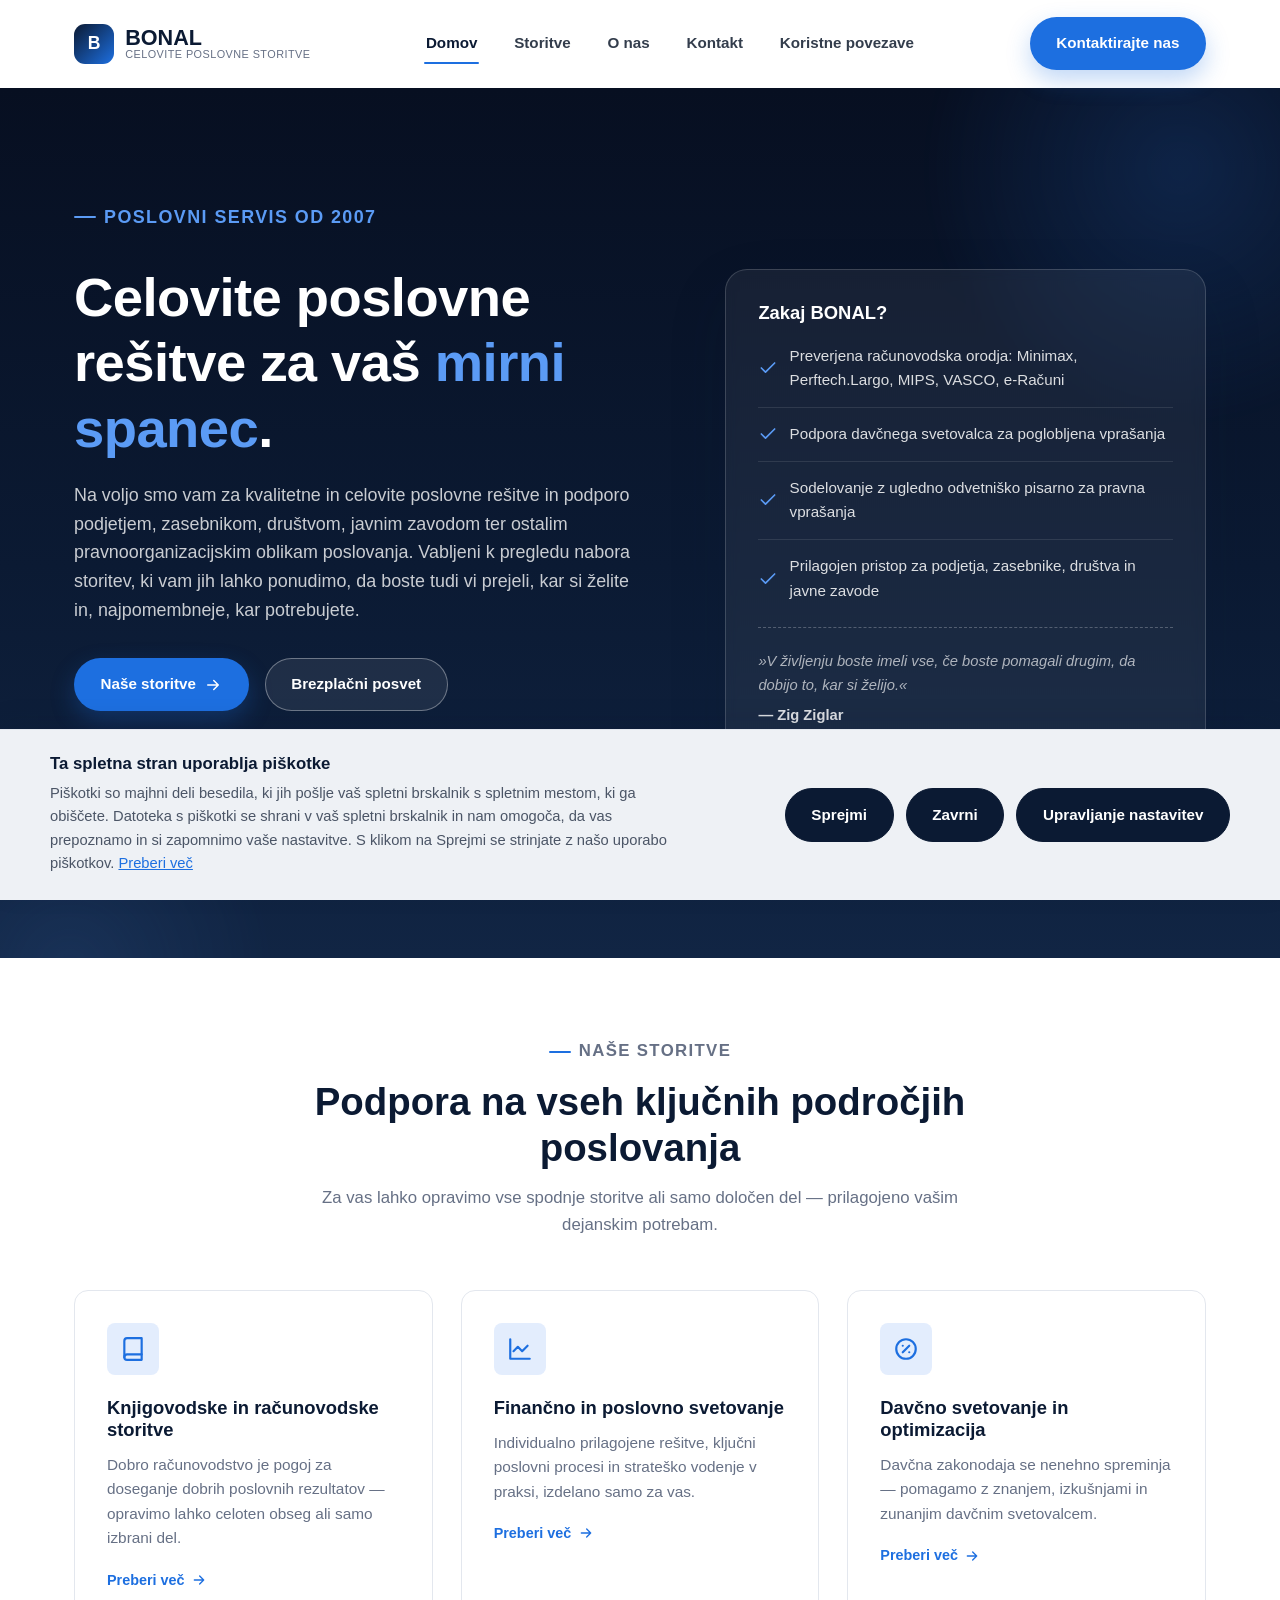
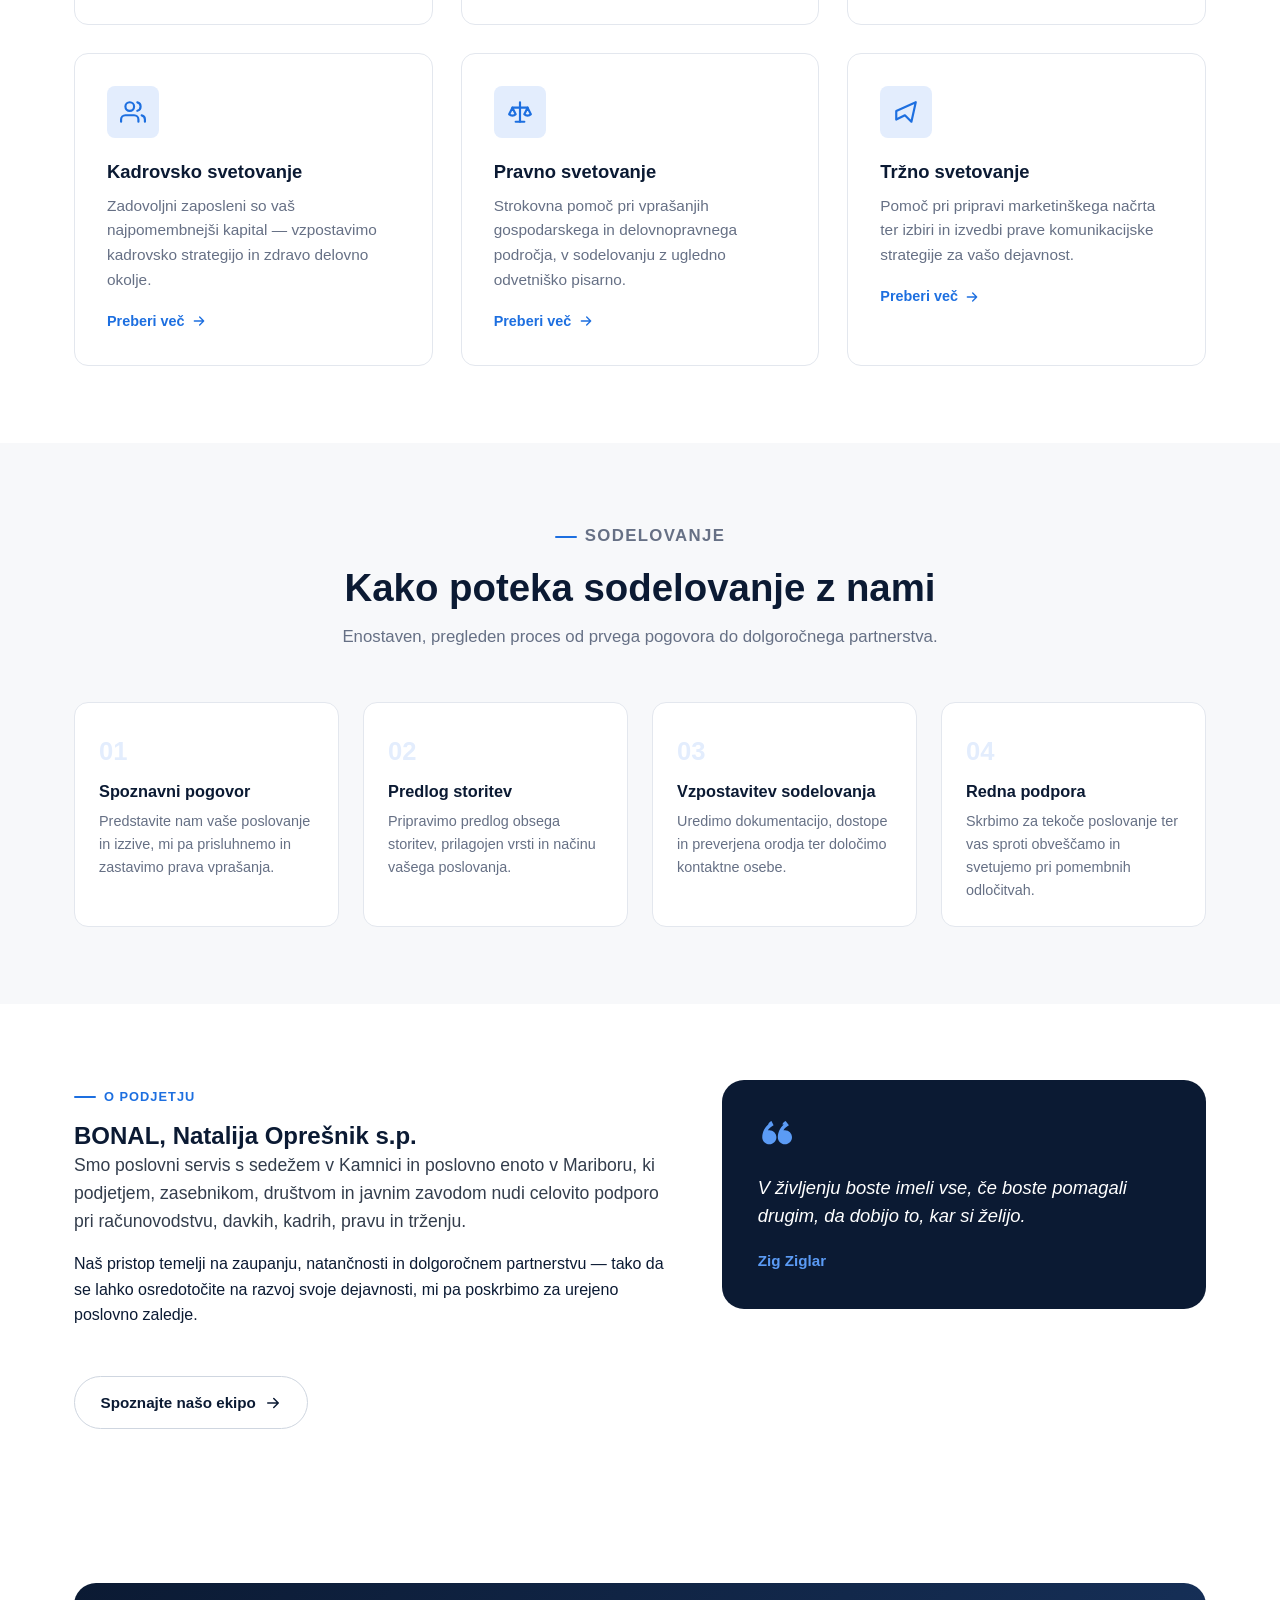
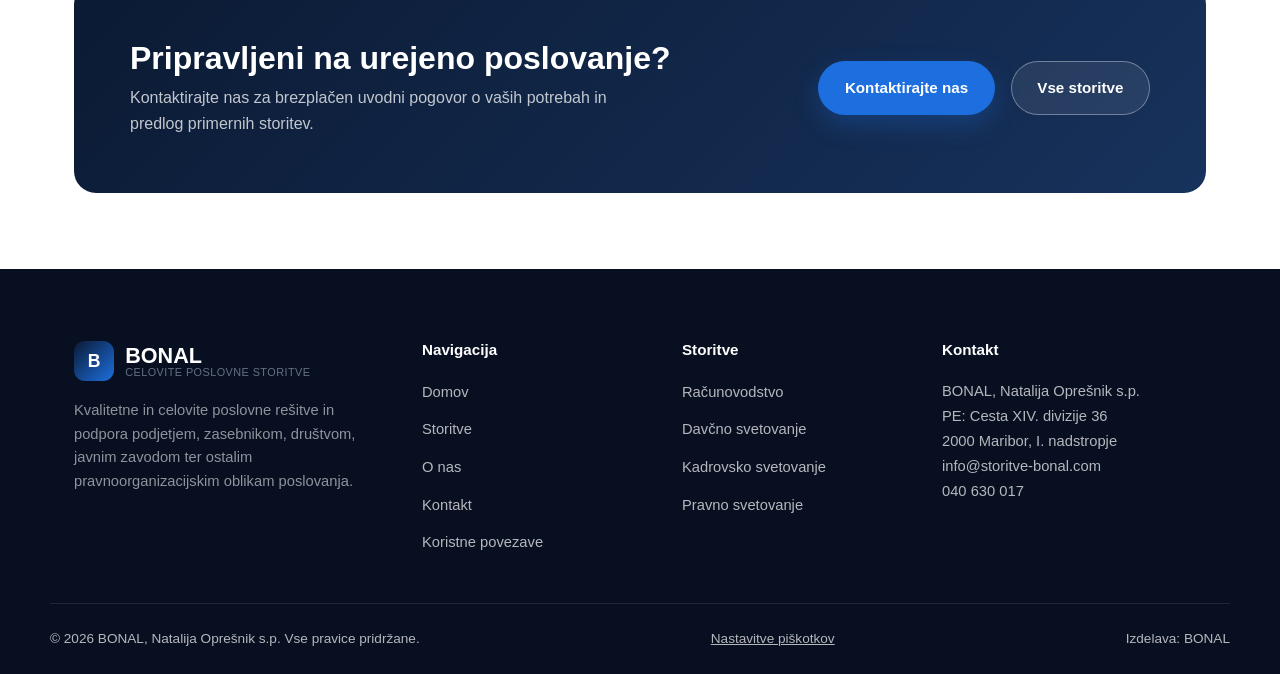
==== index.html @ 3f61941f "Harden cookie consent for GDPR / ePrivacy / IP RS compliance Audited against Slovenian Informacijski" ====
<!DOCTYPE html>
<html lang="sl">
<head>
<meta charset="UTF-8">
<meta name="viewport" content="width=device-width, initial-scale=1.0">
<title>BONAL — Celovite poslovne storitve | Računovodstvo in svetovanje Maribor</title>
<meta name="description" content="BONAL, Natalija Oprešnik s.p. — celovite knjigovodske, računovodske, davčne, kadrovske, pravne in tržne storitve za podjetja, zasebnike in društva v Mariboru in po vsej Sloveniji.">
<meta name="keywords" content="računovodstvo Maribor, knjigovodstvo, davčno svetovanje, kadrovsko svetovanje, poslovno svetovanje, BONAL">
<meta name="author" content="BONAL, Natalija Oprešnik s.p.">
<link rel="canonical" href="https://storitve-bonal.com/">

<meta property="og:type" content="website">
<meta property="og:title" content="BONAL — Celovite poslovne storitve">
<meta property="og:description" content="Kvalitetne in celovite poslovne rešitve za podjetja, zasebnike, društva in javne zavode.">
<meta property="og:locale" content="sl_SI">

<link rel="stylesheet" href="styles.css">

<script type="application/ld+json">
{
  "@context": "https://schema.org",
  "@type": "AccountingService",
  "name": "BONAL, Natalija Oprešnik s.p.",
  "image": "",
  "email": "info@storitve-bonal.com",
  "telephone": "+386 40 630 017",
  "address": {
    "@type": "PostalAddress",
    "streetAddress": "Cesta XIV. divizije 36",
    "addressLocality": "Maribor",
    "postalCode": "2000",
    "addressCountry": "SI"
  },
  "openingHours": "Mo-Fr 07:00-15:00",
  "url": "https://storitve-bonal.com/"
}
</script>
</head>
<body>
<a class="skip-link" href="#main">Skoči na vsebino</a>

<header class="site-header">
  <div class="container header-inner">
    <a href="index.html" class="brand">
      <span class="brand-mark" aria-hidden="true">B</span>
      <span class="brand-text">BONAL<small>Celovite poslovne storitve</small></span>
    </a>

    <nav class="main-nav" id="main-nav" aria-label="Glavna navigacija">
      <a href="index.html" aria-current="page">Domov</a>
      <a href="storitve.html">Storitve</a>
      <a href="o-nas.html">O nas</a>
      <a href="kontakt.html">Kontakt</a>
      <a href="koristne-povezave.html">Koristne povezave</a>
      <a href="kontakt.html" class="btn btn-primary">Kontaktirajte nas</a>
    </nav>

    <div class="header-actions">
      <a href="kontakt.html" class="btn btn-primary">Kontaktirajte nas</a>
      <button class="nav-toggle" aria-label="Odpri navigacijo" aria-expanded="false" aria-controls="main-nav">
        <span></span><span></span><span></span>
      </button>
    </div>
  </div>
</header>

<main id="main">

  <!-- Hero -->
  <section class="hero">
    <div class="container hero-grid">
      <div class="hero-copy">
        <p class="eyebrow">Poslovni servis od 2007</p>
        <h1>Celovite poslovne rešitve za vaš <span>mirni spanec</span>.</h1>
        <p>Na voljo smo vam za kvalitetne in celovite poslovne rešitve in podporo podjetjem, zasebnikom, društvom, javnim zavodom ter ostalim pravnoorganizacijskim oblikam poslovanja. Vabljeni k pregledu nabora storitev, ki vam jih lahko ponudimo, da boste tudi vi prejeli, kar si želite in, najpomembneje, kar potrebujete.</p>
        <div class="hero-actions">
          <a href="storitve.html" class="btn btn-primary">
            Naše storitve
            <svg viewBox="0 0 24 24" fill="none" stroke="currentColor" stroke-width="2" stroke-linecap="round" stroke-linejoin="round" aria-hidden="true"><path d="M5 12h14M13 6l6 6-6 6"/></svg>
          </a>
          <a href="kontakt.html" class="btn btn-on-dark">Brezplačni posvet</a>
        </div>

        <div class="hero-stats">
          <div>
            <strong>6</strong>
            <span>področij storitev</span>
          </div>
          <div>
            <strong>5</strong>
            <span>strokovnjakinj ekipe</span>
          </div>
          <div>
            <strong>1&nbsp;dan</strong>
            <span>za odzivnost</span>
          </div>
        </div>
      </div>

      <div class="hero-visual reveal">
        <div class="hero-card">
          <h3>Zakaj BONAL?</h3>
          <ul>
            <li>
              <svg viewBox="0 0 24 24" fill="none" stroke="currentColor" stroke-width="2" stroke-linecap="round" stroke-linejoin="round" aria-hidden="true"><path d="M20 6 9 17l-5-5"/></svg>
              Preverjena računovodska orodja: Minimax, Perftech.Largo, MIPS, VASCO, e-Računi
            </li>
            <li>
              <svg viewBox="0 0 24 24" fill="none" stroke="currentColor" stroke-width="2" stroke-linecap="round" stroke-linejoin="round" aria-hidden="true"><path d="M20 6 9 17l-5-5"/></svg>
              Podpora davčnega svetovalca za poglobljena vprašanja
            </li>
            <li>
              <svg viewBox="0 0 24 24" fill="none" stroke="currentColor" stroke-width="2" stroke-linecap="round" stroke-linejoin="round" aria-hidden="true"><path d="M20 6 9 17l-5-5"/></svg>
              Sodelovanje z ugledno odvetniško pisarno za pravna vprašanja
            </li>
            <li>
              <svg viewBox="0 0 24 24" fill="none" stroke="currentColor" stroke-width="2" stroke-linecap="round" stroke-linejoin="round" aria-hidden="true"><path d="M20 6 9 17l-5-5"/></svg>
              Prilagojen pristop za podjetja, zasebnike, društva in javne zavode
            </li>
          </ul>
          <p class="hero-quote">
            »V življenju boste imeli vse, če boste pomagali drugim, da dobijo to, kar si želijo.«
            <cite>— Zig Ziglar</cite>
          </p>
        </div>
      </div>
    </div>
  </section>

  <!-- Services preview -->
  <section class="section" id="storitve">
    <div class="container">
      <div class="section-head center reveal">
        <p class="eyebrow">Naše storitve</p>
        <h2>Podpora na vseh ključnih področjih poslovanja</h2>
        <p>Za vas lahko opravimo vse spodnje storitve ali samo določen del — prilagojeno vašim dejanskim potrebam.</p>
      </div>

      <div class="grid grid-3">
        <article class="card reveal">
          <div class="card-icon">
            <svg viewBox="0 0 24 24" fill="none" stroke="currentColor" stroke-width="2" stroke-linecap="round" stroke-linejoin="round" aria-hidden="true"><path d="M4 19.5A2.5 2.5 0 0 1 6.5 17H20"/><path d="M6.5 2H20v20H6.5A2.5 2.5 0 0 1 4 19.5v-15A2.5 2.5 0 0 1 6.5 2z"/></svg>
          </div>
          <h3>Knjigovodske in računovodske storitve</h3>
          <p>Dobro računovodstvo je pogoj za doseganje dobrih poslovnih rezultatov — opravimo lahko celoten obseg ali samo izbrani del.</p>
          <a href="storitve.html#racunovodstvo" class="card-link">Preberi več
            <svg viewBox="0 0 24 24" fill="none" stroke="currentColor" stroke-width="2" stroke-linecap="round" stroke-linejoin="round" aria-hidden="true"><path d="M5 12h14M13 6l6 6-6 6"/></svg>
          </a>
        </article>

        <article class="card reveal">
          <div class="card-icon">
            <svg viewBox="0 0 24 24" fill="none" stroke="currentColor" stroke-width="2" stroke-linecap="round" stroke-linejoin="round" aria-hidden="true"><path d="M3 3v18h18"/><path d="m19 9-5 5-4-4-4 4"/></svg>
          </div>
          <h3>Finančno in poslovno svetovanje</h3>
          <p>Individualno prilagojene rešitve, ključni poslovni procesi in strateško vodenje v praksi, izdelano samo za vas.</p>
          <a href="storitve.html#svetovanje" class="card-link">Preberi več
            <svg viewBox="0 0 24 24" fill="none" stroke="currentColor" stroke-width="2" stroke-linecap="round" stroke-linejoin="round" aria-hidden="true"><path d="M5 12h14M13 6l6 6-6 6"/></svg>
          </a>
        </article>

        <article class="card reveal">
          <div class="card-icon">
            <svg viewBox="0 0 24 24" fill="none" stroke="currentColor" stroke-width="2" stroke-linecap="round" stroke-linejoin="round" aria-hidden="true"><circle cx="12" cy="12" r="9"/><path d="M9 9h.01M15 15h.01M15 9 9 15"/></svg>
          </div>
          <h3>Davčno svetovanje in optimizacija</h3>
          <p>Davčna zakonodaja se nenehno spreminja — pomagamo z znanjem, izkušnjami in zunanjim davčnim svetovalcem.</p>
          <a href="storitve.html#davki" class="card-link">Preberi več
            <svg viewBox="0 0 24 24" fill="none" stroke="currentColor" stroke-width="2" stroke-linecap="round" stroke-linejoin="round" aria-hidden="true"><path d="M5 12h14M13 6l6 6-6 6"/></svg>
          </a>
        </article>

        <article class="card reveal">
          <div class="card-icon">
            <svg viewBox="0 0 24 24" fill="none" stroke="currentColor" stroke-width="2" stroke-linecap="round" stroke-linejoin="round" aria-hidden="true"><path d="M17 21v-2a4 4 0 0 0-4-4H5a4 4 0 0 0-4 4v2"/><circle cx="9" cy="7" r="4"/><path d="M23 21v-2a4 4 0 0 0-3-3.87M16 3.13a4 4 0 0 1 0 7.75"/></svg>
          </div>
          <h3>Kadrovsko svetovanje</h3>
          <p>Zadovoljni zaposleni so vaš najpomembnejši kapital — vzpostavimo kadrovsko strategijo in zdravo delovno okolje.</p>
          <a href="storitve.html#kadri" class="card-link">Preberi več
            <svg viewBox="0 0 24 24" fill="none" stroke="currentColor" stroke-width="2" stroke-linecap="round" stroke-linejoin="round" aria-hidden="true"><path d="M5 12h14M13 6l6 6-6 6"/></svg>
          </a>
        </article>

        <article class="card reveal">
          <div class="card-icon">
            <svg viewBox="0 0 24 24" fill="none" stroke="currentColor" stroke-width="2" stroke-linecap="round" stroke-linejoin="round" aria-hidden="true"><path d="M12 3v18M5 8l-3 6a4 4 0 0 0 6 0zM19 8l-3 6a4 4 0 0 0 6 0z"/><path d="M5 8h14M8 21h8"/></svg>
          </div>
          <h3>Pravno svetovanje</h3>
          <p>Strokovna pomoč pri vprašanjih gospodarskega in delovnopravnega področja, v sodelovanju z ugledno odvetniško pisarno.</p>
          <a href="storitve.html#pravno" class="card-link">Preberi več
            <svg viewBox="0 0 24 24" fill="none" stroke="currentColor" stroke-width="2" stroke-linecap="round" stroke-linejoin="round" aria-hidden="true"><path d="M5 12h14M13 6l6 6-6 6"/></svg>
          </a>
        </article>

        <article class="card reveal">
          <div class="card-icon">
            <svg viewBox="0 0 24 24" fill="none" stroke="currentColor" stroke-width="2" stroke-linecap="round" stroke-linejoin="round" aria-hidden="true"><path d="M3 11 21 3l-4 18-6-6-8 4z"/></svg>
          </div>
          <h3>Tržno svetovanje</h3>
          <p>Pomoč pri pripravi marketinškega načrta ter izbiri in izvedbi prave komunikacijske strategije za vašo dejavnost.</p>
          <a href="storitve.html#trzenje" class="card-link">Preberi več
            <svg viewBox="0 0 24 24" fill="none" stroke="currentColor" stroke-width="2" stroke-linecap="round" stroke-linejoin="round" aria-hidden="true"><path d="M5 12h14M13 6l6 6-6 6"/></svg>
          </a>
        </article>
      </div>
    </div>
  </section>

  <!-- How we work -->
  <section class="section section-alt">
    <div class="container">
      <div class="section-head center reveal">
        <p class="eyebrow">Sodelovanje</p>
        <h2>Kako poteka sodelovanje z nami</h2>
        <p>Enostaven, pregleden proces od prvega pogovora do dolgoročnega partnerstva.</p>
      </div>

      <div class="steps reveal">
        <div class="step">
          <h4>Spoznavni pogovor</h4>
          <p>Predstavite nam vaše poslovanje in izzive, mi pa prisluhnemo in zastavimo prava vprašanja.</p>
        </div>
        <div class="step">
          <h4>Predlog storitev</h4>
          <p>Pripravimo predlog obsega storitev, prilagojen vrsti in načinu vašega poslovanja.</p>
        </div>
        <div class="step">
          <h4>Vzpostavitev sodelovanja</h4>
          <p>Uredimo dokumentacijo, dostope in preverjena orodja ter določimo kontaktne osebe.</p>
        </div>
        <div class="step">
          <h4>Redna podpora</h4>
          <p>Skrbimo za tekoče poslovanje ter vas sproti obveščamo in svetujemo pri pomembnih odločitvah.</p>
        </div>
      </div>
    </div>
  </section>

  <!-- About teaser -->
  <section class="section">
    <div class="container about-lead">
      <div class="reveal">
        <p class="eyebrow">O podjetju</p>
        <h2>BONAL, Natalija Oprešnik s.p.</h2>
        <p class="lead-text">Smo poslovni servis s sedežem v Kamnici in poslovno enoto v Mariboru, ki podjetjem, zasebnikom, društvom in javnim zavodom nudi celovito podporo pri računovodstvu, davkih, kadrih, pravu in trženju.</p>
        <p>Naš pristop temelji na zaupanju, natančnosti in dolgoročnem partnerstvu — tako da se lahko osredotočite na razvoj svoje dejavnosti, mi pa poskrbimo za urejeno poslovno zaledje.</p>
        <a href="o-nas.html" class="btn btn-ghost mt-lg">Spoznajte našo ekipo
          <svg viewBox="0 0 24 24" fill="none" stroke="currentColor" stroke-width="2" stroke-linecap="round" stroke-linejoin="round" aria-hidden="true"><path d="M5 12h14M13 6l6 6-6 6"/></svg>
        </a>
      </div>

      <div class="quote-block reveal">
        <svg viewBox="0 0 24 24" fill="currentColor" aria-hidden="true"><path d="M7.17 6C4.86 8.11 3 11.35 3 15c0 2.76 2.24 5 5 5s5-2.24 5-5-2.24-5-5-5c-.36 0-.7.05-1.03.13C7.6 8.99 9.1 7.5 11 6.5L9.5 3.5C8.6 3.9 7.8 4.4 7.17 6zm11 0C15.86 8.11 14 11.35 14 15c0 2.76 2.24 5 5 5s5-2.24 5-5-2.24-5-5-5c-.36 0-.7.05-1.03.13.46-1.14 1.96-2.63 3.86-3.63L19.5 3.5c-.9.4-1.7.9-2.33 2.5z"/></svg>
        <p>V življenju boste imeli vse, če boste pomagali drugim, da dobijo to, kar si želijo.</p>
        <cite>Zig Ziglar</cite>
      </div>
    </div>
  </section>

  <!-- CTA -->
  <section class="section">
    <div class="container">
      <div class="cta-banner reveal">
        <div>
          <h2>Pripravljeni na urejeno poslovanje?</h2>
          <p>Kontaktirajte nas za brezplačen uvodni pogovor o vaših potrebah in predlog primernih storitev.</p>
        </div>
        <div class="cta-actions">
          <a href="kontakt.html" class="btn btn-primary">Kontaktirajte nas</a>
          <a href="storitve.html" class="btn btn-on-dark">Vse storitve</a>
        </div>
      </div>
    </div>
  </section>

</main>

<footer class="site-footer">
  <div class="container footer-grid">
    <div class="footer-brand">
      <a href="index.html" class="brand">
        <span class="brand-mark" aria-hidden="true">B</span>
        <span class="brand-text">BONAL<small>Celovite poslovne storitve</small></span>
      </a>
      <p>Kvalitetne in celovite poslovne rešitve in podpora podjetjem, zasebnikom, društvom, javnim zavodom ter ostalim pravnoorganizacijskim oblikam poslovanja.</p>
    </div>

    <div class="footer-col">
      <h4>Navigacija</h4>
      <ul>
        <li><a href="index.html">Domov</a></li>
        <li><a href="storitve.html">Storitve</a></li>
        <li><a href="o-nas.html">O nas</a></li>
        <li><a href="kontakt.html">Kontakt</a></li>
        <li><a href="koristne-povezave.html">Koristne povezave</a></li>
      </ul>
    </div>

    <div class="footer-col">
      <h4>Storitve</h4>
      <ul>
        <li><a href="storitve.html#racunovodstvo">Računovodstvo</a></li>
        <li><a href="storitve.html#davki">Davčno svetovanje</a></li>
        <li><a href="storitve.html#kadri">Kadrovsko svetovanje</a></li>
        <li><a href="storitve.html#pravno">Pravno svetovanje</a></li>
      </ul>
    </div>

    <div class="footer-col">
      <h4>Kontakt</h4>
      <address>
        BONAL, Natalija Oprešnik s.p.<br>
        PE: Cesta XIV. divizije 36<br>
        2000 Maribor, I. nadstropje<br>
        <a href="mailto:info@storitve-bonal.com">info@storitve-bonal.com</a><br>
        <a href="tel:+38640630017">040 630 017</a>
      </address>
    </div>
  </div>

  <div class="container footer-bottom">
    <span>© <span id="current-year">2026</span> BONAL, Natalija Oprešnik s.p. Vse pravice pridržane.</span>
    <button type="button" class="footer-cookie-link" id="footer-cookie-settings">Nastavitve piškotkov</button>
    <span>Izdelava: BONAL</span>
  </div>
</footer>

<button class="back-to-top" aria-label="Nazaj na vrh">
  <svg viewBox="0 0 24 24" fill="none" stroke="currentColor" stroke-width="2" stroke-linecap="round" stroke-linejoin="round" aria-hidden="true"><path d="M12 19V5M5 12l7-7 7 7"/></svg>
</button>

<div class="cookie-banner" id="cookie-banner" role="region" aria-label="Obvestilo o piškotkih" hidden>
  <div class="cookie-banner-inner">
    <div class="cookie-banner-text">
      <h2>Ta spletna stran uporablja piškotke</h2>
      <p>Piškotki so majhni deli besedila, ki jih pošlje vaš spletni brskalnik s spletnim mestom, ki ga obiščete. Datoteka s piškotki se shrani v vaš spletni brskalnik in nam omogoča, da vas prepoznamo in si zapomnimo vaše nastavitve. S klikom na Sprejmi se strinjate z našo uporabo piškotkov. <button type="button" class="cookie-link" id="cookie-more">Preberi več</button></p>
    </div>
    <div class="cookie-banner-actions">
      <button type="button" class="btn cookie-btn" id="cookie-accept">Sprejmi</button>
      <button type="button" class="btn cookie-btn" id="cookie-reject">Zavrni</button>
      <button type="button" class="btn cookie-btn" id="cookie-manage">Upravljanje nastavitev</button>
    </div>
  </div>
</div>

<div class="cookie-modal-overlay" id="cookie-modal-overlay" hidden>
  <div class="cookie-modal" role="dialog" aria-modal="true" aria-labelledby="cookie-modal-title">
    <button type="button" class="cookie-modal-close" id="cookie-modal-close" aria-label="Zapri">
      <svg viewBox="0 0 24 24" fill="none" stroke="currentColor" stroke-width="2" stroke-linecap="round" stroke-linejoin="round" aria-hidden="true"><path d="M18 6 6 18M6 6l12 12"/></svg>
    </button>
    <h2 id="cookie-modal-title">Vaše možnosti zasebnosti</h2>
    <p class="cookie-modal-subtitle">Ta spletna stran uporablja piškotke</p>
    <p>Spodaj so navedene vse kategorije, ki dejansko obstajajo na tem spletnem mestu — brez navideznih možnosti. Neobvezno kategorijo lahko kadarkoli sprejmete ali zavrnete; vaša izbira velja na vseh straneh, dokler je ne spremenite.</p>

    <h3>Kategorije</h3>

    <div class="cookie-category">
      <div class="cookie-category-text">
        <h4>Google Maps (vdelana vsebina)</h4>
        <p>Na strani Kontakt je na voljo zemljevid Google Maps. Ob prikazu zemljevida se vzpostavi povezava s strežniki Google, ki lahko obdelajo vaš IP naslov skladno s pravili zasebnosti Google. Zemljevid se naloži šele, ko to kategorijo potrdite — do takrat se noben podatek ne pošlje Googlu.</p>
      </div>
      <div class="cookie-toggle-wrap">
        <label class="toggle-switch">
          <input type="checkbox" id="cookie-cat-maps" data-category="maps">
          <span class="toggle-track" aria-hidden="true"></span>
        </label>
        <span class="toggle-state" data-state-for="cookie-cat-maps">Izključen</span>
      </div>
    </div>

    <div class="cookie-category">
      <div class="cookie-category-text">
        <h4>Bistveno</h4>
        <p>Nujno potrebno za shranjevanje vaše izbire o piškotkih (lokalno v vašem brskalniku) in za osnovno delovanje strani. Ti podatki se ne pošiljajo nikamor. Odjava ni na voljo, ker je ta shramba izvzeta iz zahteve po soglasju (3. odst. 5. člena Direktive 2002/58/ES o zasebnosti in elektronskih komunikacijah).</p>
      </div>
      <div class="cookie-toggle-wrap">
        <label class="toggle-switch">
          <input type="checkbox" id="cookie-cat-essential" data-category="essential" checked disabled>
          <span class="toggle-track" aria-hidden="true"></span>
        </label>
      </div>
    </div>

    <button type="button" class="btn btn-primary btn-block cookie-save" id="cookie-save">Shrani</button>

    <p class="cookie-privacy-contact">Vprašanja o zasebnosti in piškotkih nam lahko pošljete na <a href="mailto:info@storitve-bonal.com">info@storitve-bonal.com</a>. Pritožbo glede obdelave osebnih podatkov lahko vložite tudi pri <a href="https://www.ip-rs.si" target="_blank" rel="noopener noreferrer">Informacijskem pooblaščencu RS</a>.</p>
  </div>
</div>

<script src="script.js"></script>
</body>
</html>
---- styles.css ----
/* ==========================================================================
   BONAL — Celovite poslovne storitve
   Stylesheet: design tokens, layout, components
   ========================================================================== */

/* ---------- Design tokens ---------- */
:root {
  /* Colors */
  --navy-950: #070f21;
  --navy-900: #0b1a33;
  --navy-800: #112544;
  --navy-700: #17325c;
  --blue-600: #1d6fe0;
  --blue-500: #2f7fef;
  --blue-400: #5b9bf5;
  --blue-100: #e3edfd;
  --blue-50: #f2f7fe;
  --gray-50: #f7f8fa;
  --gray-100: #eef1f5;
  --gray-200: #e3e7ee;
  --gray-300: #cfd6e0;
  --gray-500: #667085;
  --gray-600: #4b5566;
  --gray-700: #333d4c;
  --white: #ffffff;

  --ink: var(--navy-900);
  --muted: var(--gray-500);
  --border: var(--gray-200);
  --surface: var(--white);
  --surface-alt: var(--gray-50);

  /* Typography — system font stack only (no third-party font requests before consent) */
  --font-heading: -apple-system, BlinkMacSystemFont, "Segoe UI", Roboto, "Helvetica Neue", Arial, sans-serif;
  --font-body: -apple-system, BlinkMacSystemFont, "Segoe UI", Roboto, "Helvetica Neue", Arial, sans-serif;

  /* Spacing / shape */
  --radius-sm: 8px;
  --radius-md: 14px;
  --radius-lg: 22px;
  --container: 1180px;
  --shadow-sm: 0 1px 2px rgba(11, 26, 51, 0.06), 0 1px 1px rgba(11, 26, 51, 0.04);
  --shadow-md: 0 8px 24px rgba(11, 26, 51, 0.08);
  --shadow-lg: 0 24px 60px rgba(11, 26, 51, 0.14);
  --transition: 220ms cubic-bezier(0.4, 0, 0.2, 1);
}

/* ---------- Reset ---------- */
*,
*::before,
*::after {
  box-sizing: border-box;
}

html {
  scroll-behavior: smooth;
}

@media (prefers-reduced-motion: reduce) {
  html {
    scroll-behavior: auto;
  }
  * {
    animation-duration: 0.01ms !important;
    animation-iteration-count: 1 !important;
    transition-duration: 0.01ms !important;
    scroll-behavior: auto !important;
  }
}

body {
  margin: 0;
  font-family: var(--font-body);
  color: var(--ink);
  background: var(--surface);
  line-height: 1.6;
  -webkit-font-smoothing: antialiased;
  text-rendering: optimizeLegibility;
}

img {
  max-width: 100%;
  display: block;
}

a {
  color: inherit;
  text-decoration: none;
}

ul,
ol {
  margin: 0;
  padding: 0;
  list-style: none;
}

h1,
h2,
h3,
h4,
p,
figure {
  margin: 0;
}

button {
  font: inherit;
  cursor: pointer;
}

input,
textarea,
select {
  font: inherit;
}

h1,
h2,
h3,
h4 {
  font-family: var(--font-heading);
  color: var(--navy-900);
  line-height: 1.2;
  font-weight: 700;
}

/* Visible focus states for accessibility */
a:focus-visible,
button:focus-visible,
input:focus-visible,
textarea:focus-visible {
  outline: 3px solid var(--blue-400);
  outline-offset: 2px;
  border-radius: 4px;
}

.skip-link {
  position: absolute;
  left: 1rem;
  top: -60px;
  background: var(--navy-900);
  color: var(--white);
  padding: 0.75rem 1.25rem;
  border-radius: var(--radius-sm);
  z-index: 1000;
  transition: top var(--transition);
}

.skip-link:focus {
  top: 1rem;
}

/* ---------- Layout helpers ---------- */
.container {
  width: 100%;
  max-width: var(--container);
  margin-inline: auto;
  padding-inline: 24px;
}

.section {
  padding: clamp(3.5rem, 6vw, 6.5rem) 0;
}

.section-alt {
  background: var(--surface-alt);
}

.section-head {
  max-width: 680px;
  margin-bottom: clamp(2rem, 4vw, 3.25rem);
}

.section-head.center {
  margin-inline: auto;
  text-align: center;
}

.eyebrow {
  display: inline-flex;
  align-items: center;
  gap: 8px;
  font-size: 0.8rem;
  font-weight: 700;
  letter-spacing: 0.08em;
  text-transform: uppercase;
  color: var(--blue-600);
  margin-bottom: 0.9rem;
}

.eyebrow::before {
  content: "";
  width: 22px;
  height: 2px;
  background: var(--blue-600);
  display: inline-block;
  border-radius: 2px;
}

.section-head h2 {
  font-size: clamp(1.7rem, 3vw, 2.4rem);
  margin-bottom: 0.85rem;
}

.section-head p {
  color: var(--muted);
  font-size: 1.05rem;
}

/* ---------- Reveal-on-scroll ---------- */
.reveal {
  opacity: 0;
  transform: translateY(24px);
  transition: opacity 700ms ease, transform 700ms ease;
}

.reveal.is-visible {
  opacity: 1;
  transform: translateY(0);
}

.reveal-stagger.is-visible > * {
  transition-delay: calc(var(--stagger-index, 0) * 90ms);
}

/* ---------- Buttons ---------- */
.btn {
  display: inline-flex;
  align-items: center;
  justify-content: center;
  gap: 0.5rem;
  padding: 0.85rem 1.6rem;
  border-radius: 999px;
  font-weight: 600;
  font-size: 0.95rem;
  border: 1px solid transparent;
  transition: transform var(--transition), box-shadow var(--transition), background var(--transition), color var(--transition), border-color var(--transition);
  white-space: nowrap;
}

.btn svg {
  width: 18px;
  height: 18px;
  flex-shrink: 0;
}

.btn-primary {
  background: var(--blue-600);
  color: var(--white);
  box-shadow: 0 10px 24px rgba(29, 111, 224, 0.28);
}

.btn-primary:hover {
  background: var(--blue-500);
  transform: translateY(-2px);
  box-shadow: 0 14px 30px rgba(29, 111, 224, 0.34);
}

.btn-ghost {
  background: transparent;
  color: var(--navy-900);
  border-color: var(--gray-300);
}

.btn-ghost:hover {
  border-color: var(--navy-900);
  transform: translateY(-2px);
}

.btn-on-dark {
  background: rgba(255, 255, 255, 0.08);
  color: var(--white);
  border-color: rgba(255, 255, 255, 0.35);
}

.btn-on-dark:hover {
  background: rgba(255, 255, 255, 0.16);
  border-color: rgba(255, 255, 255, 0.6);
  transform: translateY(-2px);
}

.btn-block {
  width: 100%;
}

/* ---------- Header ---------- */
.site-header {
  position: sticky;
  top: 0;
  z-index: 500;
  background: rgba(255, 255, 255, 0.97);
  border-bottom: 1px solid transparent;
  transition: box-shadow var(--transition), border-color var(--transition), background var(--transition);
}

.site-header.is-scrolled {
  box-shadow: var(--shadow-sm);
  border-color: var(--border);
}

.header-inner {
  display: flex;
  align-items: center;
  justify-content: space-between;
  gap: 1.5rem;
  padding-block: 1.05rem;
}

.brand {
  display: flex;
  align-items: center;
  gap: 0.7rem;
  font-family: var(--font-heading);
  font-weight: 800;
  font-size: 1.35rem;
  color: var(--navy-900);
  flex-shrink: 0;
}

.brand-mark {
  width: 40px;
  height: 40px;
  border-radius: 11px;
  background: linear-gradient(135deg, var(--navy-900), var(--blue-600));
  color: var(--white);
  display: flex;
  align-items: center;
  justify-content: center;
  font-size: 1.1rem;
  letter-spacing: -0.02em;
  flex-shrink: 0;
}

.brand-text {
  display: flex;
  flex-direction: column;
  line-height: 1.1;
}

.brand-text small {
  font-family: var(--font-body);
  font-weight: 500;
  font-size: 0.68rem;
  letter-spacing: 0.04em;
  color: var(--muted);
  text-transform: uppercase;
}

.main-nav {
  display: flex;
  align-items: center;
  gap: 2.1rem;
}

.main-nav a {
  position: relative;
  font-weight: 600;
  font-size: 0.95rem;
  color: var(--gray-700);
  padding: 0.4rem 0.1rem;
  transition: color var(--transition);
}

.main-nav a::after {
  content: "";
  position: absolute;
  left: 0;
  bottom: -2px;
  width: 0;
  height: 2px;
  background: var(--blue-600);
  transition: width var(--transition);
  border-radius: 2px;
}

.main-nav a:hover,
.main-nav a:focus-visible,
.main-nav a[aria-current="page"] {
  color: var(--navy-900);
}

.main-nav a:hover::after,
.main-nav a:focus-visible::after,
.main-nav a[aria-current="page"]::after {
  width: 100%;
}

.main-nav .btn-primary {
  display: none;
}

.header-actions {
  display: flex;
  align-items: center;
  gap: 1rem;
}

.nav-toggle {
  display: none;
  flex-direction: column;
  gap: 5px;
  width: 42px;
  height: 42px;
  align-items: center;
  justify-content: center;
  background: var(--surface-alt);
  border: 1px solid var(--border);
  border-radius: var(--radius-sm);
}

.nav-toggle span {
  display: block;
  width: 20px;
  height: 2px;
  background: var(--navy-900);
  border-radius: 2px;
  transition: transform var(--transition), opacity var(--transition);
}

.nav-toggle[aria-expanded="true"] span:nth-child(1) {
  transform: translateY(7px) rotate(45deg);
}

.nav-toggle[aria-expanded="true"] span:nth-child(2) {
  opacity: 0;
}

.nav-toggle[aria-expanded="true"] span:nth-child(3) {
  transform: translateY(-7px) rotate(-45deg);
}

@media (max-width: 900px) {
  .nav-toggle {
    display: flex;
  }

  .main-nav {
    position: fixed;
    inset: 76px 0 0 0;
    background: var(--white);
    flex-direction: column;
    align-items: flex-start;
    padding: 2rem 24px;
    gap: 0.5rem;
    transform: translateX(100%);
    transition: transform var(--transition);
    overflow-y: auto;
  }

  .main-nav.is-open {
    transform: translateX(0);
  }

  .main-nav a {
    width: 100%;
    padding: 0.9rem 0.2rem;
    border-bottom: 1px solid var(--border);
    font-size: 1.05rem;
  }

  .header-actions .btn-primary {
    display: none;
  }

  .main-nav .btn-primary {
    display: inline-flex;
    margin-top: 1rem;
  }
}

/* ---------- Hero ---------- */
.hero {
  position: relative;
  overflow: hidden;
  background: linear-gradient(180deg, var(--navy-950) 0%, var(--navy-900) 55%, var(--navy-800) 100%);
  color: var(--white);
  padding: clamp(4rem, 9vw, 7rem) 0 clamp(4.5rem, 10vw, 8rem);
}

.hero::before,
.hero::after {
  content: "";
  position: absolute;
  border-radius: 50%;
  filter: blur(10px);
  opacity: 0.5;
  pointer-events: none;
}

.hero::before {
  width: 520px;
  height: 520px;
  background: radial-gradient(circle, rgba(47, 127, 239, 0.35), transparent 70%);
  top: -180px;
  right: -160px;
}

.hero::after {
  width: 420px;
  height: 420px;
  background: radial-gradient(circle, rgba(91, 155, 245, 0.22), transparent 70%);
  bottom: -220px;
  left: -140px;
}

.hero-grid {
  position: relative;
  z-index: 1;
  display: grid;
  grid-template-columns: 1.1fr 0.9fr;
  gap: clamp(2rem, 5vw, 4rem);
  align-items: center;
}

.hero-copy .eyebrow {
  color: var(--blue-400);
}

.hero-copy .eyebrow::before {
  background: var(--blue-400);
}

.hero-copy h1 {
  color: var(--white);
  font-size: clamp(2.2rem, 4.6vw, 3.4rem);
  letter-spacing: -0.01em;
  margin-bottom: 1.25rem;
}

.hero-copy h1 span {
  color: var(--blue-400);
}

.hero-copy p {
  color: rgba(255, 255, 255, 0.78);
  font-size: 1.12rem;
  max-width: 560px;
  margin-bottom: 2.1rem;
}

.hero-actions {
  display: flex;
  flex-wrap: wrap;
  gap: 1rem;
  margin-bottom: 2.6rem;
}

.hero-stats {
  display: grid;
  grid-template-columns: repeat(3, auto);
  gap: clamp(1.5rem, 4vw, 2.75rem);
}

.hero-stats div strong {
  display: block;
  font-family: var(--font-heading);
  font-size: clamp(1.5rem, 2.6vw, 2rem);
  color: var(--white);
}

.hero-stats div span {
  color: rgba(255, 255, 255, 0.65);
  font-size: 0.88rem;
}

.hero-visual {
  position: relative;
}

.hero-card {
  background: rgba(255, 255, 255, 0.06);
  border: 1px solid rgba(255, 255, 255, 0.16);
  border-radius: var(--radius-lg);
  padding: 2rem;
  backdrop-filter: blur(6px);
  box-shadow: var(--shadow-lg);
}

.hero-card h3 {
  color: var(--white);
  font-size: 1.15rem;
  margin-bottom: 1.2rem;
}

.hero-card ul {
  display: flex;
  flex-direction: column;
  gap: 0.9rem;
}

.hero-card li {
  display: flex;
  align-items: center;
  gap: 0.7rem;
  color: rgba(255, 255, 255, 0.85);
  font-size: 0.95rem;
  padding-bottom: 0.9rem;
  border-bottom: 1px solid rgba(255, 255, 255, 0.1);
}

.hero-card li:last-child {
  border-bottom: none;
  padding-bottom: 0;
}

.hero-card li svg {
  width: 20px;
  height: 20px;
  color: var(--blue-400);
  flex-shrink: 0;
}

.hero-quote {
  margin-top: 1.5rem;
  padding-top: 1.4rem;
  border-top: 1px dashed rgba(255, 255, 255, 0.25);
  font-size: 0.92rem;
  font-style: italic;
  color: rgba(255, 255, 255, 0.65);
}

.hero-quote cite {
  display: block;
  margin-top: 0.4rem;
  font-style: normal;
  font-weight: 600;
  color: rgba(255, 255, 255, 0.85);
}

@media (max-width: 960px) {
  .hero-grid {
    grid-template-columns: 1fr;
  }

  .hero-stats {
    grid-template-columns: repeat(3, 1fr);
  }
}

/* ---------- Page header (inner pages) ---------- */
.page-header {
  background: linear-gradient(160deg, var(--navy-950), var(--navy-800));
  color: var(--white);
  padding: clamp(3.25rem, 7vw, 5rem) 0;
  position: relative;
  overflow: hidden;
}

.page-header::after {
  content: "";
  position: absolute;
  width: 380px;
  height: 380px;
  border-radius: 50%;
  background: radial-gradient(circle, rgba(47, 127, 239, 0.3), transparent 70%);
  top: -160px;
  right: -100px;
}

.page-header .container {
  position: relative;
  z-index: 1;
}

.breadcrumbs {
  display: flex;
  gap: 0.5rem;
  font-size: 0.88rem;
  color: rgba(255, 255, 255, 0.6);
  margin-bottom: 1.1rem;
}

.breadcrumbs a {
  color: rgba(255, 255, 255, 0.85);
}

.breadcrumbs a:hover {
  color: var(--white);
  text-decoration: underline;
}

.page-header h1 {
  color: var(--white);
  font-size: clamp(2rem, 4vw, 2.85rem);
  margin-bottom: 0.9rem;
}

.page-header p {
  color: rgba(255, 255, 255, 0.75);
  max-width: 620px;
  font-size: 1.05rem;
}

/* ---------- Cards / grids ---------- */
.grid {
  display: grid;
  gap: 1.75rem;
}

.grid-3 {
  grid-template-columns: repeat(3, 1fr);
}

.grid-2 {
  grid-template-columns: repeat(2, 1fr);
}

.grid-4 {
  grid-template-columns: repeat(4, 1fr);
}

@media (max-width: 980px) {
  .grid-3,
  .grid-4 {
    grid-template-columns: repeat(2, 1fr);
  }
}

@media (max-width: 640px) {
  .grid-2,
  .grid-3,
  .grid-4 {
    grid-template-columns: 1fr;
  }
}

.card {
  background: var(--surface);
  border: 1px solid var(--border);
  border-radius: var(--radius-md);
  padding: 2rem;
  transition: transform var(--transition), box-shadow var(--transition), border-color var(--transition);
}

.card:hover {
  transform: translateY(-6px);
  box-shadow: var(--shadow-md);
  border-color: var(--blue-100);
}

.card-icon {
  width: 52px;
  height: 52px;
  border-radius: var(--radius-sm);
  background: var(--blue-100);
  color: var(--blue-600);
  display: flex;
  align-items: center;
  justify-content: center;
  margin-bottom: 1.4rem;
  transition: background var(--transition), color var(--transition);
}

.card-icon svg {
  width: 26px;
  height: 26px;
}

.card:hover .card-icon {
  background: var(--blue-600);
  color: var(--white);
}

.card h3 {
  font-size: 1.15rem;
  margin-bottom: 0.7rem;
}

.card p {
  color: var(--muted);
  font-size: 0.96rem;
}

.card a.card-link {
  display: inline-flex;
  align-items: center;
  gap: 0.4rem;
  margin-top: 1.1rem;
  font-weight: 600;
  font-size: 0.9rem;
  color: var(--blue-600);
}

.card a.card-link svg {
  width: 16px;
  height: 16px;
  transition: transform var(--transition);
}

.card a.card-link:hover svg {
  transform: translateX(4px);
}

/* Service detail sections (storitve.html) */
.service-detail {
  display: grid;
  grid-template-columns: 88px 1fr;
  gap: 1.6rem;
  padding: 2.25rem 0;
  border-bottom: 1px solid var(--border);
}

.service-detail:last-child {
  border-bottom: none;
}

.service-detail .card-icon {
  margin-bottom: 0;
  width: 64px;
  height: 64px;
}

.service-detail .card-icon svg {
  width: 30px;
  height: 30px;
}

.service-detail h3 {
  font-size: 1.3rem;
  margin-bottom: 0.65rem;
}

.service-detail p {
  color: var(--muted);
}

.service-detail .tools {
  margin-top: 1rem;
  display: flex;
  flex-wrap: wrap;
  gap: 0.5rem;
}

.tag {
  background: var(--blue-50);
  color: var(--navy-800);
  border: 1px solid var(--blue-100);
  font-size: 0.82rem;
  font-weight: 600;
  padding: 0.35rem 0.75rem;
  border-radius: 999px;
}

@media (max-width: 620px) {
  .service-detail {
    grid-template-columns: 1fr;
  }
}

/* ---------- Process steps ---------- */
.steps {
  display: grid;
  grid-template-columns: repeat(4, 1fr);
  gap: 1.5rem;
  counter-reset: step;
}

.step {
  position: relative;
  padding: 1.75rem 1.5rem 1.5rem;
  background: var(--surface);
  border: 1px solid var(--border);
  border-radius: var(--radius-md);
}

.step::before {
  counter-increment: step;
  content: counter(step, decimal-leading-zero);
  font-family: var(--font-heading);
  font-size: 1.6rem;
  color: var(--blue-100);
  font-weight: 800;
  display: block;
  margin-bottom: 0.6rem;
}

.step h4 {
  font-size: 1.02rem;
  margin-bottom: 0.5rem;
}

.step p {
  font-size: 0.9rem;
  color: var(--muted);
}

@media (max-width: 900px) {
  .steps {
    grid-template-columns: repeat(2, 1fr);
  }
}

@media (max-width: 560px) {
  .steps {
    grid-template-columns: 1fr;
  }
}

/* ---------- About page ---------- */
.about-lead {
  display: grid;
  grid-template-columns: 1.1fr 0.9fr;
  gap: clamp(2rem, 5vw, 3.5rem);
  align-items: start;
}

@media (max-width: 860px) {
  .about-lead {
    grid-template-columns: 1fr;
  }
}

.about-lead p + p {
  margin-top: 1rem;
}

.about-lead .lead-text {
  font-size: 1.1rem;
  color: var(--gray-700);
}

.quote-block {
  background: var(--navy-900);
  color: var(--white);
  border-radius: var(--radius-lg);
  padding: 2.25rem;
  position: relative;
}

.quote-block svg {
  width: 34px;
  height: 34px;
  color: var(--blue-400);
  margin-bottom: 1rem;
}

.quote-block p {
  font-size: 1.15rem;
  font-style: italic;
  line-height: 1.55;
}

.quote-block cite {
  display: block;
  margin-top: 1.1rem;
  font-style: normal;
  font-weight: 700;
  color: var(--blue-400);
  font-size: 0.95rem;
}

.info-table {
  width: 100%;
  border-collapse: collapse;
  background: var(--surface);
  border: 1px solid var(--border);
  border-radius: var(--radius-md);
  overflow: hidden;
}

.info-table tr:not(:last-child) th,
.info-table tr:not(:last-child) td {
  border-bottom: 1px solid var(--border);
}

.info-table th,
.info-table td {
  text-align: left;
  padding: 1rem 1.3rem;
  font-size: 0.95rem;
}

.info-table th {
  width: 42%;
  color: var(--muted);
  font-weight: 600;
}

.info-table td {
  font-weight: 600;
  color: var(--navy-900);
}

.team-member {
  text-align: center;
  padding: 2rem 1.4rem;
}

.avatar {
  width: 78px;
  height: 78px;
  border-radius: 50%;
  background: linear-gradient(135deg, var(--navy-900), var(--blue-600));
  color: var(--white);
  display: flex;
  align-items: center;
  justify-content: center;
  font-family: var(--font-heading);
  font-weight: 700;
  font-size: 1.3rem;
  margin: 0 auto 1.1rem;
}

.team-member h3 {
  font-size: 1.05rem;
  margin-bottom: 0.3rem;
}

.team-member span {
  color: var(--blue-600);
  font-size: 0.85rem;
  font-weight: 600;
}

.values-list li {
  display: flex;
  gap: 0.9rem;
  padding: 1.1rem 0;
  border-bottom: 1px solid var(--border);
}

.values-list li:last-child {
  border-bottom: none;
}

.values-list svg {
  width: 22px;
  height: 22px;
  color: var(--blue-600);
  flex-shrink: 0;
  margin-top: 2px;
}

.values-list h4 {
  font-size: 1rem;
  margin-bottom: 0.25rem;
}

.values-list p {
  color: var(--muted);
  font-size: 0.92rem;
}

/* ---------- CTA banner ---------- */
.cta-banner {
  background: linear-gradient(135deg, var(--navy-900), var(--blue-700, var(--navy-700)));
  color: var(--white);
  border-radius: var(--radius-lg);
  padding: clamp(2.25rem, 5vw, 3.5rem);
  display: flex;
  align-items: center;
  justify-content: space-between;
  gap: 2rem;
  flex-wrap: wrap;
}

.cta-banner h2 {
  color: var(--white);
  font-size: clamp(1.5rem, 3vw, 2rem);
  margin-bottom: 0.5rem;
}

.cta-banner p {
  color: rgba(255, 255, 255, 0.75);
  max-width: 480px;
}

.cta-actions {
  display: flex;
  gap: 1rem;
  flex-wrap: wrap;
}

/* ---------- Contact page ---------- */
.contact-layout {
  display: grid;
  grid-template-columns: 1fr 1.05fr;
  gap: clamp(2rem, 5vw, 3.5rem);
  align-items: start;
}

@media (max-width: 960px) {
  .contact-layout {
    grid-template-columns: 1fr;
  }
}

.contact-info-list {
  display: flex;
  flex-direction: column;
  gap: 1.4rem;
  margin-bottom: 2rem;
}

.contact-info-item {
  display: flex;
  gap: 1rem;
  align-items: flex-start;
}

.contact-info-item .card-icon {
  margin-bottom: 0;
  flex-shrink: 0;
}

.contact-info-item h4 {
  font-size: 0.95rem;
  margin-bottom: 0.2rem;
}

.contact-info-item p,
.contact-info-item a {
  color: var(--muted);
  font-size: 0.94rem;
}

.contact-info-item a:hover {
  color: var(--blue-600);
  text-decoration: underline;
}

.contact-form {
  background: var(--surface);
  border: 1px solid var(--border);
  border-radius: var(--radius-lg);
  padding: clamp(1.75rem, 4vw, 2.5rem);
  box-shadow: var(--shadow-md);
}

.form-row {
  display: grid;
  grid-template-columns: 1fr 1fr;
  gap: 1.1rem;
}

@media (max-width: 560px) {
  .form-row {
    grid-template-columns: 1fr;
  }
}

.form-field {
  margin-bottom: 1.1rem;
  display: flex;
  flex-direction: column;
  gap: 0.4rem;
}

.form-field label {
  font-size: 0.88rem;
  font-weight: 600;
  color: var(--navy-900);
}

.form-field input,
.form-field textarea {
  padding: 0.85rem 1rem;
  border: 1px solid var(--gray-300);
  border-radius: var(--radius-sm);
  background: var(--surface-alt);
  color: var(--ink);
  transition: border-color var(--transition), background var(--transition);
}

.form-field input:focus,
.form-field textarea:focus {
  border-color: var(--blue-500);
  background: var(--white);
  outline: none;
}

.form-field textarea {
  resize: vertical;
  min-height: 140px;
}

.form-field .error-msg {
  font-size: 0.8rem;
  color: #c0392b;
  min-height: 1.1em;
}

.form-field.has-error input,
.form-field.has-error textarea {
  border-color: #c0392b;
}

.form-note {
  font-size: 0.82rem;
  color: var(--muted);
  margin-top: 0.75rem;
}

.form-success {
  display: none;
  align-items: center;
  gap: 0.7rem;
  background: #e8f6ee;
  border: 1px solid #b9e6c9;
  color: #1e7e42;
  padding: 1rem 1.2rem;
  border-radius: var(--radius-sm);
  margin-bottom: 1.2rem;
  font-weight: 600;
  font-size: 0.92rem;
}

.form-success.is-visible {
  display: flex;
}

.form-success svg {
  width: 22px;
  height: 22px;
  flex-shrink: 0;
}

.map-wrap {
  border-radius: var(--radius-lg);
  overflow: hidden;
  border: 1px solid var(--border);
  box-shadow: var(--shadow-md);
  margin-top: 2rem;
}

.map-wrap iframe {
  width: 100%;
  height: 380px;
  border: 0;
  display: block;
}

.team-directory {
  margin-top: 1rem;
}

.team-row {
  display: grid;
  grid-template-columns: 1.4fr 1fr 1.3fr;
  gap: 1rem;
  align-items: center;
  padding: 1.1rem 1.4rem;
  border: 1px solid var(--border);
  border-radius: var(--radius-md);
  margin-bottom: 0.85rem;
  background: var(--surface);
  transition: box-shadow var(--transition), transform var(--transition);
}

.team-row:hover {
  box-shadow: var(--shadow-sm);
  transform: translateY(-2px);
}

.team-row .name {
  font-weight: 700;
  color: var(--navy-900);
  display: flex;
  align-items: center;
  gap: 0.7rem;
}

.team-row .name .avatar {
  width: 40px;
  height: 40px;
  font-size: 0.9rem;
  margin: 0;
}

.team-row a {
  font-size: 0.9rem;
  color: var(--gray-600);
}

.team-row a:hover {
  color: var(--blue-600);
  text-decoration: underline;
}

@media (max-width: 700px) {
  .team-row {
    grid-template-columns: 1fr;
    gap: 0.4rem;
  }
}

/* ---------- Links page ---------- */
.link-card {
  display: flex;
  flex-direction: column;
  height: 100%;
}

.link-card .card-icon {
  background: var(--navy-900);
  color: var(--blue-400);
}

.link-card:hover .card-icon {
  background: var(--blue-600);
  color: var(--white);
}

.link-card .url-pill {
  margin-top: auto;
  padding-top: 1.2rem;
  font-size: 0.85rem;
  color: var(--blue-600);
  font-weight: 600;
  display: inline-flex;
  align-items: center;
  gap: 0.4rem;
}

.link-card .url-pill svg {
  width: 15px;
  height: 15px;
}

.notice-box {
  display: flex;
  gap: 1rem;
  background: var(--blue-50);
  border: 1px solid var(--blue-100);
  border-radius: var(--radius-md);
  padding: 1.5rem;
  margin-top: 2.5rem;
}

.notice-box svg {
  width: 24px;
  height: 24px;
  color: var(--blue-600);
  flex-shrink: 0;
}

.notice-box p {
  color: var(--gray-700);
  font-size: 0.94rem;
}

/* ---------- Footer ---------- */
.site-footer {
  background: var(--navy-950);
  color: rgba(255, 255, 255, 0.7);
  padding: clamp(3rem, 6vw, 4.5rem) 0 0;
}

.footer-grid {
  display: grid;
  grid-template-columns: 1.4fr 1fr 1fr 1.2fr;
  gap: 2.5rem;
  padding-bottom: 3rem;
  border-bottom: 1px solid rgba(255, 255, 255, 0.1);
}

@media (max-width: 900px) {
  .footer-grid {
    grid-template-columns: 1fr 1fr;
  }
}

@media (max-width: 560px) {
  .footer-grid {
    grid-template-columns: 1fr;
  }
}

.footer-brand .brand {
  color: var(--white);
}

.footer-brand p {
  margin-top: 1.1rem;
  font-size: 0.92rem;
  max-width: 320px;
  color: rgba(255, 255, 255, 0.55);
}

.footer-col h4 {
  color: var(--white);
  font-size: 0.95rem;
  margin-bottom: 1.2rem;
}

.footer-col ul {
  display: flex;
  flex-direction: column;
  gap: 0.75rem;
}

.footer-col a {
  font-size: 0.92rem;
  transition: color var(--transition);
}

.footer-col a:hover {
  color: var(--white);
  text-decoration: underline;
}

.footer-col address {
  font-style: normal;
  font-size: 0.92rem;
  line-height: 1.7;
}

.footer-bottom {
  display: flex;
  align-items: center;
  justify-content: space-between;
  gap: 1rem;
  padding: 1.5rem 0;
  font-size: 0.85rem;
  flex-wrap: wrap;
}

.footer-bottom a:hover {
  color: var(--white);
  text-decoration: underline;
}

.footer-cookie-link {
  background: none;
  border: none;
  padding: 0;
  color: inherit;
  font: inherit;
  font-size: 0.85rem;
  cursor: pointer;
  text-decoration: underline;
}

.footer-cookie-link:hover {
  color: var(--white);
}

.back-to-top {
  position: fixed;
  right: 1.5rem;
  bottom: 1.5rem;
  width: 46px;
  height: 46px;
  border-radius: 50%;
  background: var(--navy-900);
  color: var(--white);
  display: flex;
  align-items: center;
  justify-content: center;
  box-shadow: var(--shadow-md);
  opacity: 0;
  pointer-events: none;
  transform: translateY(10px);
  transition: opacity var(--transition), transform var(--transition), background var(--transition);
  z-index: 400;
  border: none;
}

.back-to-top.is-visible {
  opacity: 1;
  pointer-events: auto;
  transform: translateY(0);
}

.back-to-top:hover {
  background: var(--blue-600);
}

.back-to-top svg {
  width: 20px;
  height: 20px;
}

/* ---------- Utilities ---------- */
.text-center {
  text-align: center;
}

.mt-lg {
  margin-top: clamp(2rem, 4vw, 3rem);
}

.visually-hidden {
  position: absolute;
  width: 1px;
  height: 1px;
  padding: 0;
  margin: -1px;
  overflow: hidden;
  clip: rect(0, 0, 0, 0);
  white-space: nowrap;
  border: 0;
}

/* ---------- Cookie consent banner ---------- */
.cookie-banner {
  position: fixed;
  left: 0;
  right: 0;
  bottom: 0;
  z-index: 900;
  background: var(--gray-100);
  border-top: 1px solid var(--border);
  box-shadow: 0 -8px 24px rgba(11, 26, 51, 0.1);
  padding: 1.5rem 24px;
}

.cookie-banner[hidden] {
  display: none;
}

.cookie-banner-inner {
  max-width: var(--container);
  margin-inline: auto;
  display: flex;
  align-items: center;
  justify-content: space-between;
  gap: 2rem;
  flex-wrap: wrap;
}

.cookie-banner-text h2 {
  font-size: 1.05rem;
  margin-bottom: 0.5rem;
}

.cookie-banner-text p {
  color: var(--gray-600);
  font-size: 0.92rem;
  max-width: 640px;
}

.cookie-link {
  background: none;
  border: none;
  padding: 0;
  color: var(--blue-600);
  font-weight: 700;
  text-decoration: underline;
  cursor: pointer;
  font: inherit;
}

.cookie-banner-actions {
  display: flex;
  gap: 0.75rem;
  flex-wrap: wrap;
  flex-shrink: 0;
}

.cookie-btn {
  white-space: nowrap;
  background: var(--navy-900);
  color: var(--white);
  border-color: var(--navy-900);
}

.cookie-btn:hover {
  background: var(--navy-700);
  border-color: var(--navy-700);
  transform: translateY(-2px);
}

@media (max-width: 560px) {
  .cookie-banner-actions {
    width: 100%;
  }

  .cookie-banner-actions .btn {
    flex: 1;
  }
}

/* ---------- Cookie settings modal ---------- */
.cookie-modal-overlay {
  position: fixed;
  inset: 0;
  background: rgba(7, 15, 33, 0.55);
  z-index: 1000;
  display: flex;
  align-items: center;
  justify-content: center;
  padding: 24px;
}

.cookie-modal-overlay[hidden] {
  display: none;
}

.cookie-modal {
  position: relative;
  background: var(--white);
  border-radius: var(--radius-lg);
  max-width: 640px;
  width: 100%;
  max-height: 88vh;
  overflow-y: auto;
  padding: clamp(1.75rem, 4vw, 2.75rem);
  box-shadow: var(--shadow-lg);
}

.cookie-modal-close {
  position: absolute;
  top: 1.25rem;
  right: 1.25rem;
  width: 36px;
  height: 36px;
  border-radius: 50%;
  border: 1px solid var(--border);
  background: var(--surface-alt);
  display: flex;
  align-items: center;
  justify-content: center;
  color: var(--navy-900);
  flex-shrink: 0;
}

.cookie-modal-close:hover {
  background: var(--gray-200);
}

.cookie-modal-close svg {
  width: 18px;
  height: 18px;
}

.cookie-modal h2 {
  font-size: 1.35rem;
  margin-bottom: 1rem;
  padding-right: 2.5rem;
}

.cookie-modal-subtitle {
  font-weight: 700;
  font-size: 0.98rem;
  margin-bottom: 0.4rem;
}

.cookie-modal > p {
  color: var(--muted);
  font-size: 0.95rem;
}

.cookie-modal h3 {
  font-size: 1.05rem;
  margin-top: 1.75rem;
  margin-bottom: 0.25rem;
}

.cookie-category {
  display: flex;
  justify-content: space-between;
  align-items: flex-start;
  gap: 1.5rem;
  padding: 1.1rem 0;
  border-bottom: 1px solid var(--border);
}

.cookie-category:last-of-type {
  border-bottom: none;
}

.cookie-category-text h4 {
  font-size: 0.95rem;
  margin-bottom: 0.3rem;
}

.cookie-category-text p {
  font-size: 0.86rem;
  color: var(--muted);
}

.cookie-toggle-wrap {
  display: flex;
  align-items: center;
  gap: 0.6rem;
  flex-shrink: 0;
  padding-top: 0.15rem;
}

.toggle-state {
  font-size: 0.85rem;
  color: var(--gray-600);
  font-weight: 600;
  white-space: nowrap;
  min-width: 62px;
}

.cookie-save {
  margin-top: 1.75rem;
}

.cookie-privacy-contact {
  margin-top: 1.25rem;
  font-size: 0.85rem;
  color: var(--muted);
}

.cookie-privacy-contact a {
  color: var(--blue-600);
  font-weight: 600;
  text-decoration: underline;
}

@media (max-width: 560px) {
  .cookie-category {
    flex-direction: column;
  }

  .cookie-toggle-wrap {
    padding-top: 0;
  }
}

/* ---------- Toggle switch ---------- */
.toggle-switch {
  position: relative;
  display: inline-block;
  width: 44px;
  height: 24px;
  flex-shrink: 0;
}

.toggle-switch input {
  position: absolute;
  opacity: 0;
  width: 100%;
  height: 100%;
  margin: 0;
  inset: 0;
  cursor: pointer;
  z-index: 1;
}

.toggle-track {
  position: absolute;
  inset: 0;
  background: var(--gray-300);
  border-radius: 999px;
  transition: background var(--transition);
}

.toggle-track::before {
  content: "";
  position: absolute;
  top: 3px;
  left: 3px;
  width: 18px;
  height: 18px;
  background: var(--white);
  border-radius: 50%;
  transition: transform var(--transition);
  box-shadow: var(--shadow-sm);
}

.toggle-switch input:checked + .toggle-track {
  background: #1e9e6f;
}

.toggle-switch input:checked + .toggle-track::before {
  transform: translateX(20px);
}

.toggle-switch input:disabled {
  cursor: not-allowed;
}

.toggle-switch input:focus-visible + .toggle-track {
  outline: 3px solid var(--blue-400);
  outline-offset: 2px;
}

/* ---------- Map consent placeholder ---------- */
.map-wrap {
  position: relative;
}

.map-placeholder {
  display: flex;
  flex-direction: column;
  align-items: center;
  justify-content: center;
  gap: 0.85rem;
  text-align: center;
  min-height: 380px;
  padding: 2rem;
  background: var(--surface-alt);
}

.map-placeholder[hidden] {
  display: none;
}

.map-placeholder svg {
  width: 40px;
  height: 40px;
  color: var(--blue-600);
}

.map-placeholder p {
  color: var(--muted);
  max-width: 380px;
  font-size: 0.94rem;
}

#map-iframe[hidden] {
  display: none;
}
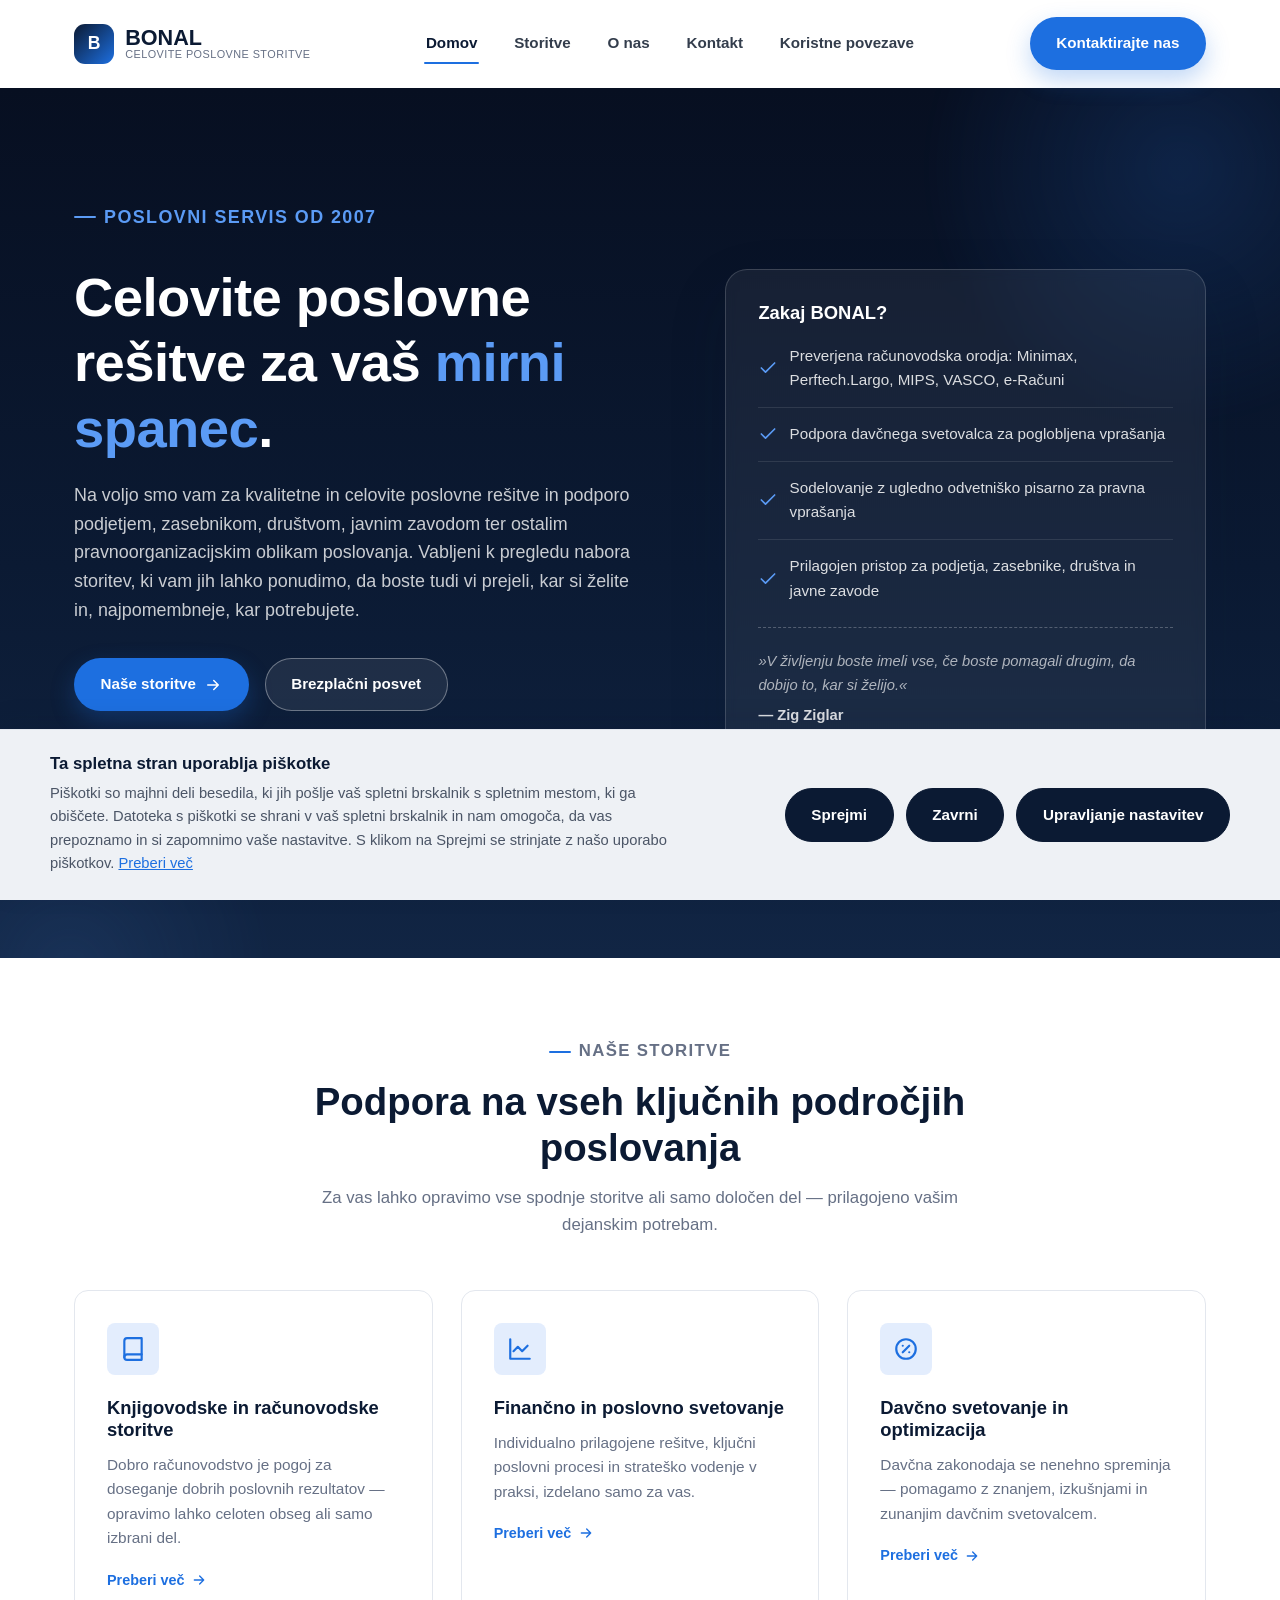
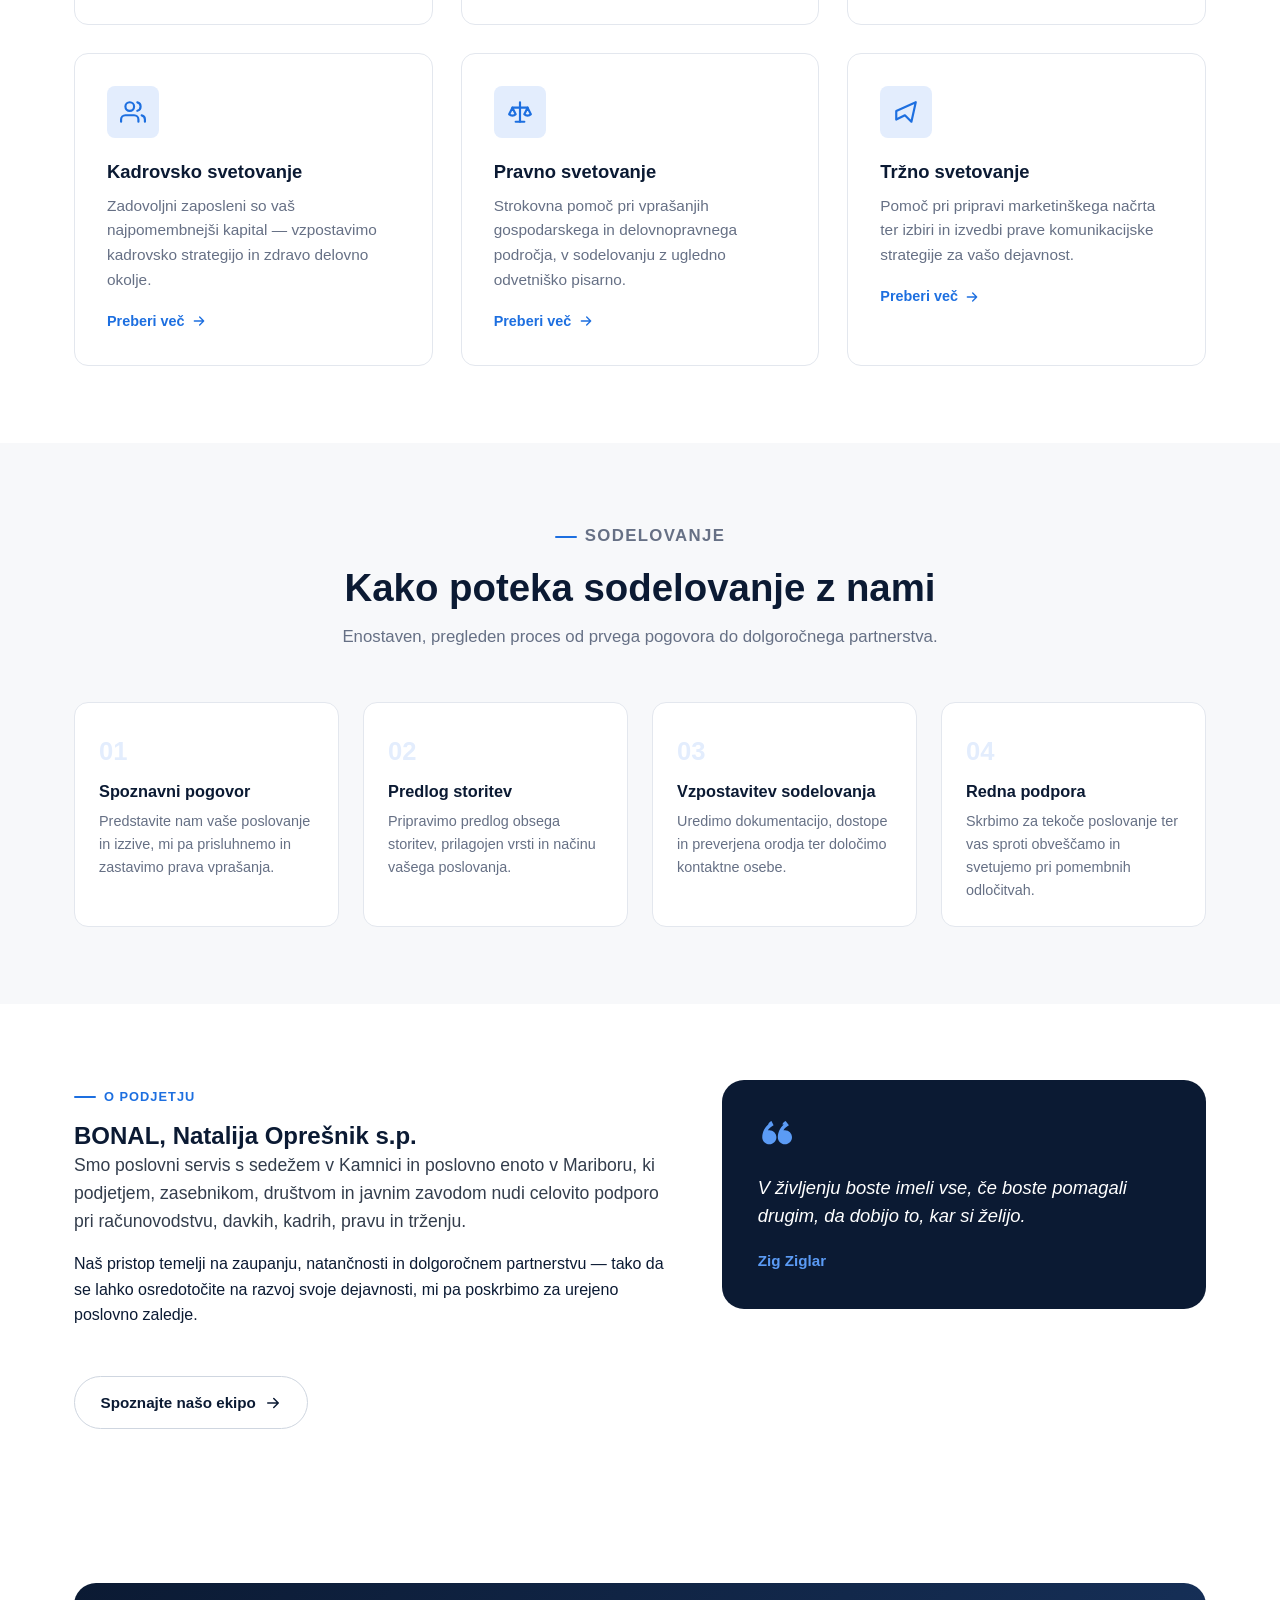
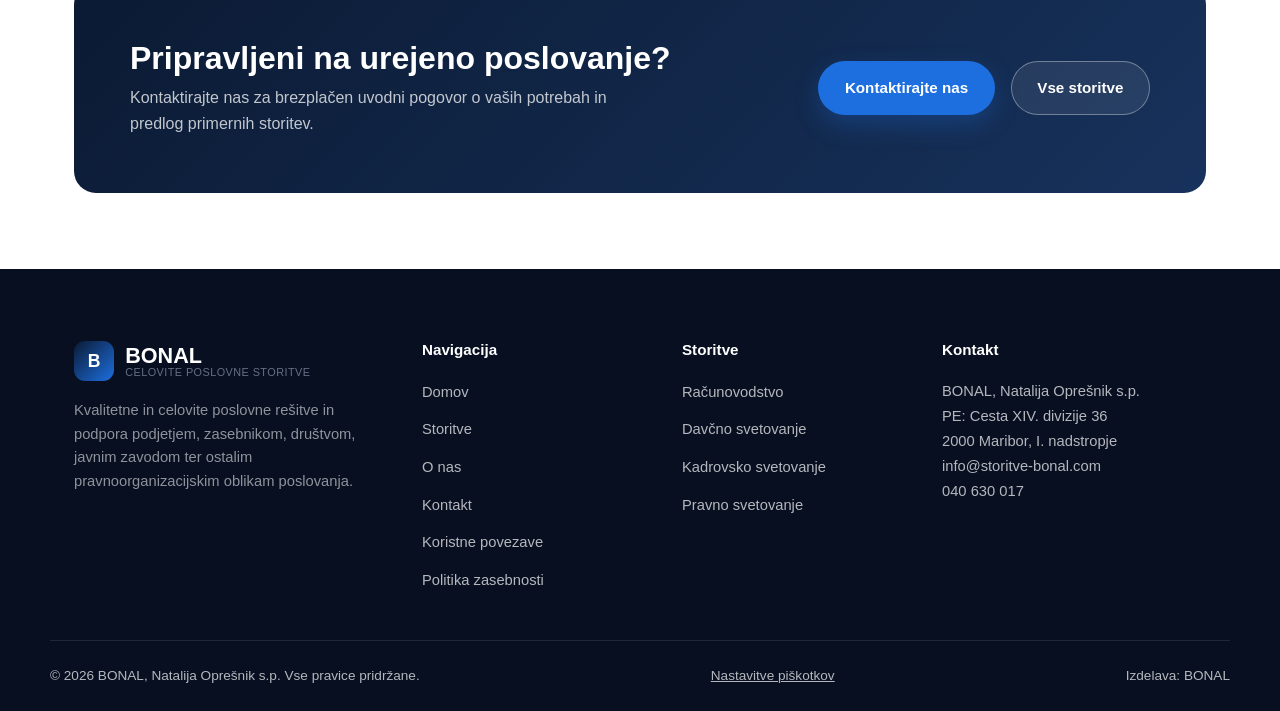
==== commit 13f4e76b: "Add privacy policy page and wire the contact form to Formspree Privacy policy (politika-zasebnosti.h" ====
--- a/index.html
+++ b/index.html
@@ -293,6 +293,7 @@
         <li><a href="o-nas.html">O nas</a></li>
         <li><a href="kontakt.html">Kontakt</a></li>
         <li><a href="koristne-povezave.html">Koristne povezave</a></li>
+        <li><a href="politika-zasebnosti.html">Politika zasebnosti</a></li>
       </ul>
     </div>
 
@@ -320,7 +321,7 @@
 
   <div class="container footer-bottom">
     <span>© <span id="current-year">2026</span> BONAL, Natalija Oprešnik s.p. Vse pravice pridržane.</span>
-    <button type="button" class="footer-cookie-link" id="footer-cookie-settings">Nastavitve piškotkov</button>
+    <button type="button" class="footer-cookie-link js-cookie-settings-trigger" id="footer-cookie-settings">Nastavitve piškotkov</button>
     <span>Izdelava: BONAL</span>
   </div>
 </footer>
@@ -350,7 +351,7 @@
     </button>
     <h2 id="cookie-modal-title">Vaše možnosti zasebnosti</h2>
     <p class="cookie-modal-subtitle">Ta spletna stran uporablja piškotke</p>
-    <p>Spodaj so navedene vse kategorije, ki dejansko obstajajo na tem spletnem mestu — brez navideznih možnosti. Neobvezno kategorijo lahko kadarkoli sprejmete ali zavrnete; vaša izbira velja na vseh straneh, dokler je ne spremenite.</p>
+    <p>Spodaj so navedene vse kategorije, ki dejansko obstajajo na tem spletnem mestu — brez navideznih možnosti. Neobvezno kategorijo lahko kadarkoli sprejmete ali zavrnete; vaša izbira velja na vseh straneh, dokler je ne spremenite. Podrobnosti si preberite v <a href="politika-zasebnosti.html">politiki zasebnosti</a>.</p>
 
     <h3>Kategorije</h3>
 
--- a/styles.css
+++ b/styles.css
@@ -1216,6 +1216,41 @@
   flex-shrink: 0;
 }
 
+.form-error {
+  display: none;
+  align-items: center;
+  gap: 0.7rem;
+  background: #fdecec;
+  border: 1px solid #f3b9b9;
+  color: #a12626;
+  padding: 1rem 1.2rem;
+  border-radius: var(--radius-sm);
+  margin-bottom: 1.2rem;
+  font-weight: 600;
+  font-size: 0.92rem;
+}
+
+.form-error.is-visible {
+  display: flex;
+}
+
+.form-error svg {
+  width: 22px;
+  height: 22px;
+  flex-shrink: 0;
+}
+
+.form-error a {
+  color: #a12626;
+  text-decoration: underline;
+}
+
+button[type="submit"]:disabled {
+  opacity: 0.7;
+  cursor: not-allowed;
+  transform: none !important;
+}
+
 .map-wrap {
   border-radius: var(--radius-lg);
   overflow: hidden;
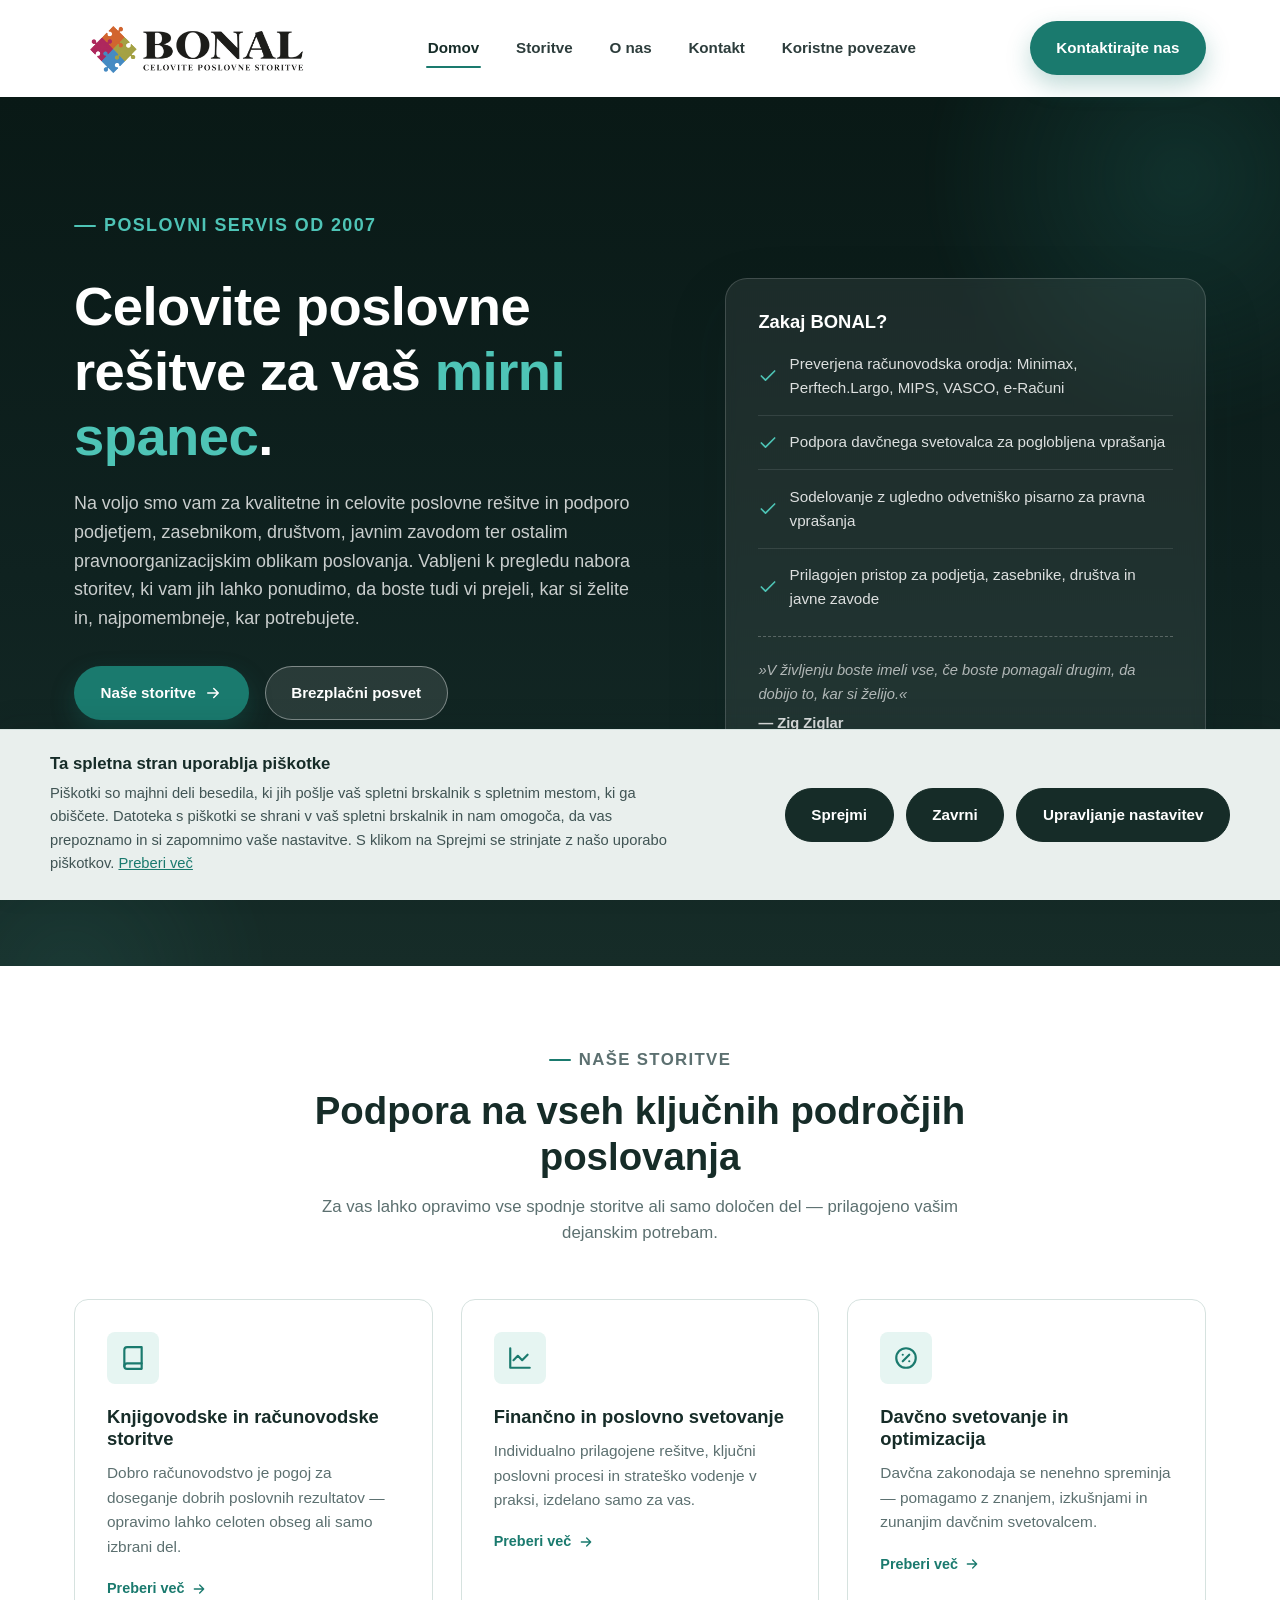
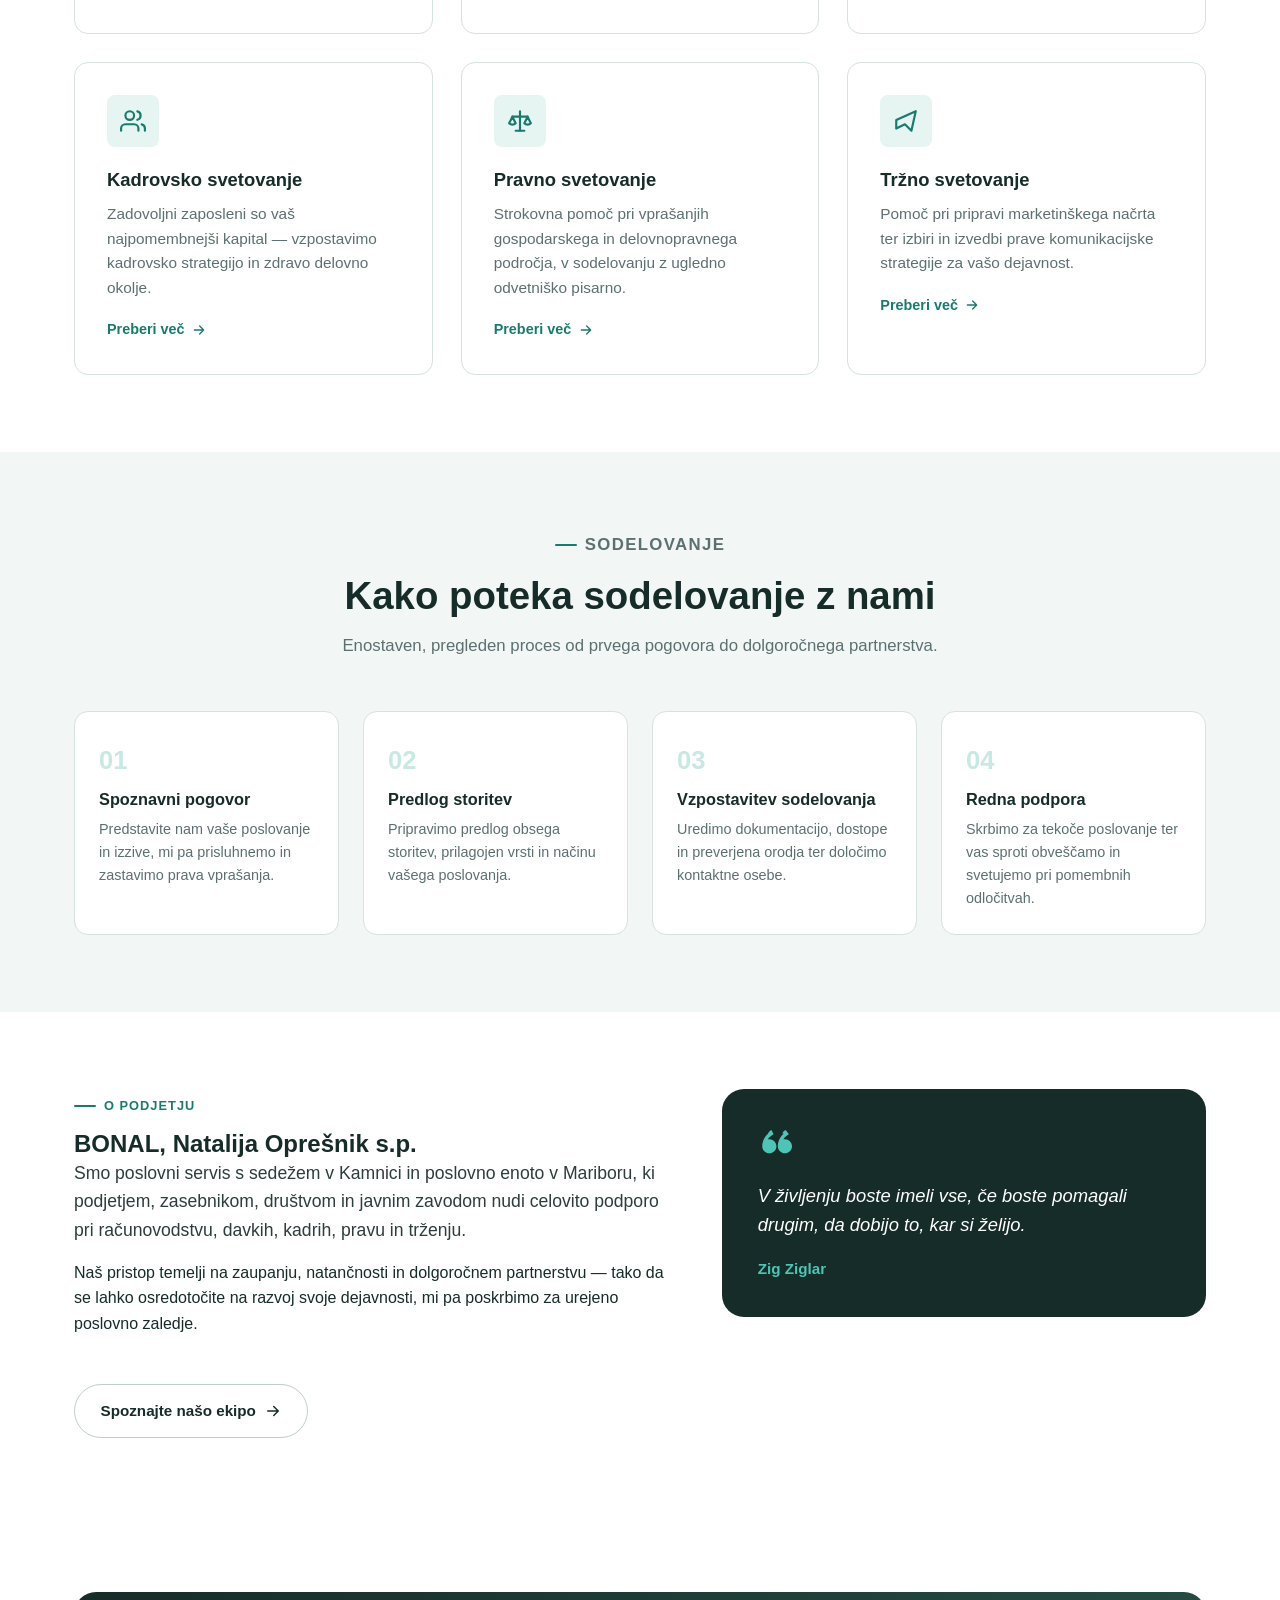
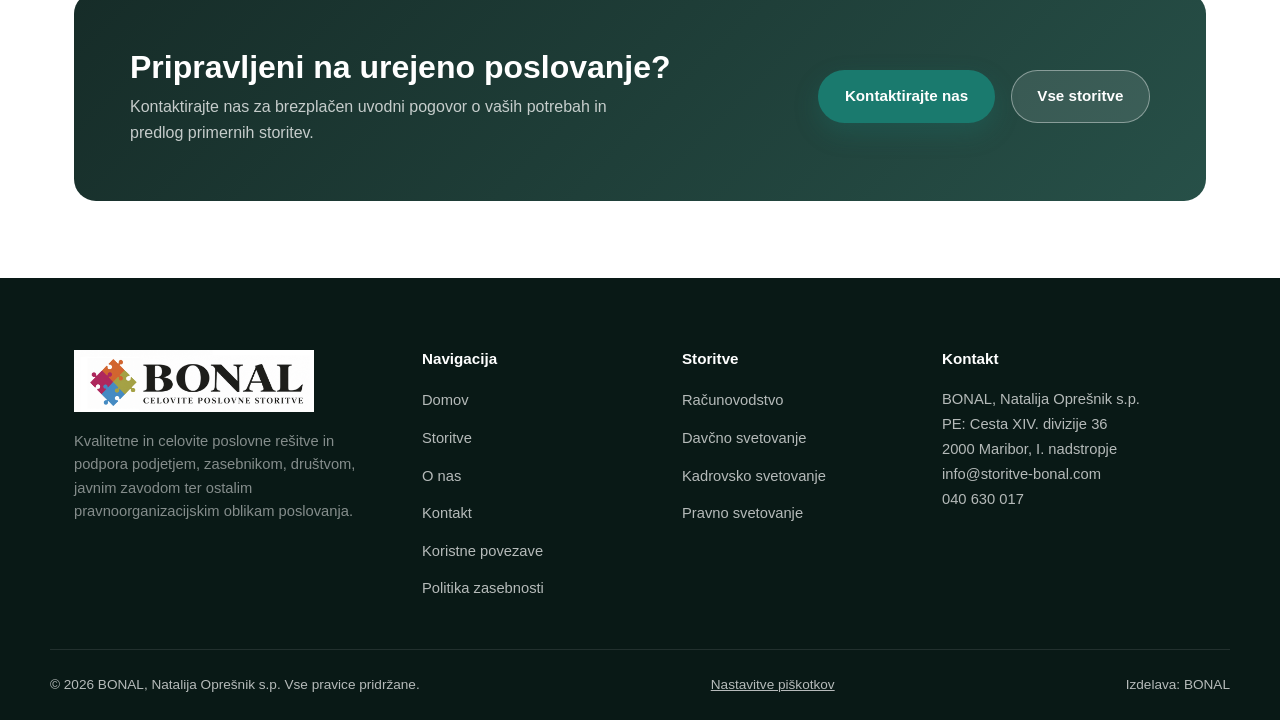
==== commit 539b7886: "Replace V1 with approved BONAL V2 redesign - New teal brand palette with CSS custom-property token s" ====
--- a/index.html
+++ b/index.html
@@ -1,4 +1,4 @@
-<!DOCTYPE html>
+﻿<!DOCTYPE html>
 <html lang="sl">
 <head>
 <meta charset="UTF-8">
@@ -42,8 +42,7 @@
 <header class="site-header">
   <div class="container header-inner">
     <a href="index.html" class="brand">
-      <span class="brand-mark" aria-hidden="true">B</span>
-      <span class="brand-text">BONAL<small>Celovite poslovne storitve</small></span>
+      <img src="assets/logo-transparent.png" alt="BONAL — Celovite poslovne storitve" class="brand-logo-full">
     </a>
 
     <nav class="main-nav" id="main-nav" aria-label="Glavna navigacija">
@@ -279,8 +278,7 @@
   <div class="container footer-grid">
     <div class="footer-brand">
       <a href="index.html" class="brand">
-        <span class="brand-mark" aria-hidden="true">B</span>
-        <span class="brand-text">BONAL<small>Celovite poslovne storitve</small></span>
+        <img src="assets/logo-new.png" alt="BONAL — Celovite poslovne storitve" class="brand-logo-full">
       </a>
       <p>Kvalitetne in celovite poslovne rešitve in podpora podjetjem, zasebnikom, društvom, javnim zavodom ter ostalim pravnoorganizacijskim oblikam poslovanja.</p>
     </div>
--- a/styles.css
+++ b/styles.css
@@ -1,47 +1,72 @@
 /* ==========================================================================
    BONAL — Celovite poslovne storitve
-   Stylesheet: design tokens, layout, components
+   Stylesheet v2 — logo-derived design system (teal palette)
    ========================================================================== */
 
 /* ---------- Design tokens ---------- */
 :root {
-  /* Colors */
-  --navy-950: #070f21;
-  --navy-900: #0b1a33;
-  --navy-800: #112544;
-  --navy-700: #17325c;
-  --blue-600: #1d6fe0;
-  --blue-500: #2f7fef;
-  --blue-400: #5b9bf5;
-  --blue-100: #e3edfd;
-  --blue-50: #f2f7fe;
-  --gray-50: #f7f8fa;
-  --gray-100: #eef1f5;
-  --gray-200: #e3e7ee;
-  --gray-300: #cfd6e0;
-  --gray-500: #667085;
-  --gray-600: #4b5566;
-  --gray-700: #333d4c;
-  --white: #ffffff;
-
-  --ink: var(--navy-900);
-  --muted: var(--gray-500);
-  --border: var(--gray-200);
-  --surface: var(--white);
+  /* ---- Logo puzzle piece reference colours ---- */
+  --puzzle-orange:     #D97030;
+  --puzzle-teal:       #38AFA2;
+  --puzzle-blue:       #4090C8;
+  --puzzle-lime:       #A8BA24;
+
+  /* ---- Brand palette (derived from logo) ---- */
+  /* Dark backgrounds — replaces the old navy scale */
+  --brand-950: #091916;
+  --brand-900: #0F2220;
+  --brand-800: #162C28;
+  --brand-700: #1E3A34;
+  --brand-600: #275048;
+
+  /* Teal (primary interactive colour) — replaces the old blue scale */
+  --teal-700:  #1A7A6E;
+  --teal-600:  #219080;
+  --teal-500:  #28A896;
+  --teal-400:  #4EC4B6;
+  --teal-100:  #C8E8E4;
+  --teal-50:   #E6F5F2;
+
+  /* ---- Backward-compatible aliases for inline styles in HTML ---- */
+  --navy-950:  var(--brand-950);
+  --navy-900:  var(--brand-900);
+  --navy-800:  var(--brand-800);
+  --navy-700:  var(--brand-700);
+  --blue-600:  var(--teal-700);
+  --blue-500:  var(--teal-600);
+  --blue-400:  var(--teal-400);
+  --blue-100:  var(--teal-100);
+  --blue-50:   var(--teal-50);
+
+  /* ---- Neutral greys (slightly warm/teal-tinted) ---- */
+  --gray-50:   #F2F6F5;
+  --gray-100:  #E9EFED;
+  --gray-200:  #D6E2DF;
+  --gray-300:  #BFCFCB;
+  --gray-500:  #5C7070;
+  --gray-600:  #405454;
+  --gray-700:  #2D3D3C;
+  --white:     #ffffff;
+
+  /* ---- Semantic tokens ---- */
+  --ink:        var(--brand-800);
+  --muted:      var(--gray-500);
+  --border:     var(--gray-200);
+  --surface:    var(--white);
   --surface-alt: var(--gray-50);
 
   /* Typography — system font stack only (no third-party font requests before consent) */
   --font-heading: -apple-system, BlinkMacSystemFont, "Segoe UI", Roboto, "Helvetica Neue", Arial, sans-serif;
-  --font-body: -apple-system, BlinkMacSystemFont, "Segoe UI", Roboto, "Helvetica Neue", Arial, sans-serif;
+  --font-body:    -apple-system, BlinkMacSystemFont, "Segoe UI", Roboto, "Helvetica Neue", Arial, sans-serif;
 
   /* Spacing / shape */
-  --radius-sm: 8px;
-  --radius-md: 14px;
-  --radius-lg: 22px;
-  --container: 1180px;
-  --shadow-sm: 0 1px 2px rgba(11, 26, 51, 0.06), 0 1px 1px rgba(11, 26, 51, 0.04);
-  --shadow-md: 0 8px 24px rgba(11, 26, 51, 0.08);
-  --shadow-lg: 0 24px 60px rgba(11, 26, 51, 0.14);
+  --radius-sm:  8px;
+  --radius-md:  14px;
+  --radius-lg:  22px;
+  --container:  1180px;
+  --shadow-sm:  0 1px 2px rgba(15, 34, 32, 0.07), 0 1px 1px rgba(15, 34, 32, 0.05);
+  --shadow-md:  0 8px 24px rgba(15, 34, 32, 0.10);
+  --shadow-lg:  0 24px 60px rgba(15, 34, 32, 0.15);
   --transition: 220ms cubic-bezier(0.4, 0, 0.2, 1);
 }
 
@@ -120,7 +145,7 @@
 h3,
 h4 {
   font-family: var(--font-heading);
-  color: var(--navy-900);
+  color: var(--brand-800);
   line-height: 1.2;
   font-weight: 700;
 }
@@ -130,7 +155,7 @@
 button:focus-visible,
 input:focus-visible,
 textarea:focus-visible {
-  outline: 3px solid var(--blue-400);
+  outline: 3px solid var(--teal-400);
   outline-offset: 2px;
   border-radius: 4px;
 }
@@ -139,7 +164,7 @@
   position: absolute;
   left: 1rem;
   top: -60px;
-  background: var(--navy-900);
+  background: var(--brand-800);
   color: var(--white);
   padding: 0.75rem 1.25rem;
   border-radius: var(--radius-sm);
@@ -185,7 +210,7 @@
   font-weight: 700;
   letter-spacing: 0.08em;
   text-transform: uppercase;
-  color: var(--blue-600);
+  color: var(--teal-700);
   margin-bottom: 0.9rem;
 }
 
@@ -193,7 +218,7 @@
   content: "";
   width: 22px;
   height: 2px;
-  background: var(--blue-600);
+  background: var(--teal-700);
   display: inline-block;
   border-radius: 2px;
 }
@@ -246,37 +271,38 @@
 }
 
 .btn-primary {
-  background: var(--blue-600);
-  color: var(--white);
-  box-shadow: 0 10px 24px rgba(29, 111, 224, 0.28);
+  background: var(--teal-700);
+  color: var(--white);
+  box-shadow: 0 10px 24px rgba(26, 122, 110, 0.28);
 }
 
 .btn-primary:hover {
-  background: var(--blue-500);
+  background: var(--teal-600);
   transform: translateY(-2px);
-  box-shadow: 0 14px 30px rgba(29, 111, 224, 0.34);
+  box-shadow: 0 14px 30px rgba(26, 122, 110, 0.36);
 }
 
 .btn-ghost {
   background: transparent;
-  color: var(--navy-900);
+  color: var(--brand-800);
   border-color: var(--gray-300);
 }
 
 .btn-ghost:hover {
-  border-color: var(--navy-900);
+  border-color: var(--teal-700);
+  color: var(--teal-700);
   transform: translateY(-2px);
 }
 
 .btn-on-dark {
-  background: rgba(255, 255, 255, 0.08);
-  color: var(--white);
-  border-color: rgba(255, 255, 255, 0.35);
+  background: rgba(255, 255, 255, 0.10);
+  color: var(--white);
+  border-color: rgba(255, 255, 255, 0.40);
 }
 
 .btn-on-dark:hover {
-  background: rgba(255, 255, 255, 0.16);
-  border-color: rgba(255, 255, 255, 0.6);
+  background: rgba(255, 255, 255, 0.20);
+  border-color: rgba(255, 255, 255, 0.65);
   transform: translateY(-2px);
 }
 
@@ -310,26 +336,41 @@
 .brand {
   display: flex;
   align-items: center;
-  gap: 0.7rem;
+  gap: 0.75rem;
   font-family: var(--font-heading);
   font-weight: 800;
   font-size: 1.35rem;
-  color: var(--navy-900);
+  color: var(--brand-800);
   flex-shrink: 0;
 }
 
-.brand-mark {
+/* Logo image (SVG puzzle mark — used in footer) */
+.brand-logo {
   width: 40px;
   height: 40px;
-  border-radius: 11px;
-  background: linear-gradient(135deg, var(--navy-900), var(--blue-600));
-  color: var(--white);
-  display: flex;
-  align-items: center;
-  justify-content: center;
-  font-size: 1.1rem;
-  letter-spacing: -0.02em;
   flex-shrink: 0;
+  display: block;
+}
+
+/* Full logo PNG (header) */
+.brand-logo-full {
+  height: 62px;
+  width: auto;
+  display: block;
+  flex-shrink: 0;
+}
+
+@media (max-width: 768px) {
+  .brand-logo-full { height: 50px; }
+}
+
+@media (max-width: 480px) {
+  .brand-logo-full { height: 42px; }
+}
+
+/* Legacy brand-mark kept for fallback safety; hidden when logo-img present */
+.brand-mark {
+  display: none;
 }
 
 .brand-text {
@@ -369,7 +410,7 @@
   bottom: -2px;
   width: 0;
   height: 2px;
-  background: var(--blue-600);
+  background: var(--teal-700);
   transition: width var(--transition);
   border-radius: 2px;
 }
@@ -377,7 +418,7 @@
 .main-nav a:hover,
 .main-nav a:focus-visible,
 .main-nav a[aria-current="page"] {
-  color: var(--navy-900);
+  color: var(--brand-800);
 }
 
 .main-nav a:hover::after,
@@ -413,7 +454,7 @@
   display: block;
   width: 20px;
   height: 2px;
-  background: var(--navy-900);
+  background: var(--brand-800);
   border-radius: 2px;
   transition: transform var(--transition), opacity var(--transition);
 }
@@ -473,7 +514,7 @@
 .hero {
   position: relative;
   overflow: hidden;
-  background: linear-gradient(180deg, var(--navy-950) 0%, var(--navy-900) 55%, var(--navy-800) 100%);
+  background: linear-gradient(180deg, var(--brand-950) 0%, var(--brand-900) 55%, var(--brand-800) 100%);
   color: var(--white);
   padding: clamp(4rem, 9vw, 7rem) 0 clamp(4.5rem, 10vw, 8rem);
 }
@@ -491,7 +532,7 @@
 .hero::before {
   width: 520px;
   height: 520px;
-  background: radial-gradient(circle, rgba(47, 127, 239, 0.35), transparent 70%);
+  background: radial-gradient(circle, rgba(56, 175, 162, 0.30), transparent 70%);
   top: -180px;
   right: -160px;
 }
@@ -499,7 +540,7 @@
 .hero::after {
   width: 420px;
   height: 420px;
-  background: radial-gradient(circle, rgba(91, 155, 245, 0.22), transparent 70%);
+  background: radial-gradient(circle, rgba(78, 196, 182, 0.18), transparent 70%);
   bottom: -220px;
   left: -140px;
 }
@@ -514,11 +555,11 @@
 }
 
 .hero-copy .eyebrow {
-  color: var(--blue-400);
+  color: var(--teal-400);
 }
 
 .hero-copy .eyebrow::before {
-  background: var(--blue-400);
+  background: var(--teal-400);
 }
 
 .hero-copy h1 {
@@ -529,7 +570,7 @@
 }
 
 .hero-copy h1 span {
-  color: var(--blue-400);
+  color: var(--teal-400);
 }
 
 .hero-copy p {
@@ -569,7 +610,7 @@
 }
 
 .hero-card {
-  background: rgba(255, 255, 255, 0.06);
+  background: rgba(255, 255, 255, 0.07);
   border: 1px solid rgba(255, 255, 255, 0.16);
   border-radius: var(--radius-lg);
   padding: 2rem;
@@ -607,7 +648,7 @@
 .hero-card li svg {
   width: 20px;
   height: 20px;
-  color: var(--blue-400);
+  color: var(--teal-400);
   flex-shrink: 0;
 }
 
@@ -640,7 +681,7 @@
 
 /* ---------- Page header (inner pages) ---------- */
 .page-header {
-  background: linear-gradient(160deg, var(--navy-950), var(--navy-800));
+  background: linear-gradient(160deg, var(--brand-950), var(--brand-800));
   color: var(--white);
   padding: clamp(3.25rem, 7vw, 5rem) 0;
   position: relative;
@@ -653,7 +694,7 @@
   width: 380px;
   height: 380px;
   border-radius: 50%;
-  background: radial-gradient(circle, rgba(47, 127, 239, 0.3), transparent 70%);
+  background: radial-gradient(circle, rgba(56, 175, 162, 0.25), transparent 70%);
   top: -160px;
   right: -100px;
 }
@@ -667,7 +708,7 @@
   display: flex;
   gap: 0.5rem;
   font-size: 0.88rem;
-  color: rgba(255, 255, 255, 0.6);
+  color: rgba(255, 255, 255, 0.60);
   margin-bottom: 1.1rem;
 }
 
@@ -736,15 +777,15 @@
 .card:hover {
   transform: translateY(-6px);
   box-shadow: var(--shadow-md);
-  border-color: var(--blue-100);
+  border-color: var(--teal-100);
 }
 
 .card-icon {
   width: 52px;
   height: 52px;
   border-radius: var(--radius-sm);
-  background: var(--blue-100);
-  color: var(--blue-600);
+  background: var(--teal-50);
+  color: var(--teal-700);
   display: flex;
   align-items: center;
   justify-content: center;
@@ -758,7 +799,7 @@
 }
 
 .card:hover .card-icon {
-  background: var(--blue-600);
+  background: var(--teal-700);
   color: var(--white);
 }
 
@@ -779,7 +820,7 @@
   margin-top: 1.1rem;
   font-weight: 600;
   font-size: 0.9rem;
-  color: var(--blue-600);
+  color: var(--teal-700);
 }
 
 .card a.card-link svg {
@@ -833,9 +874,9 @@
 }
 
 .tag {
-  background: var(--blue-50);
-  color: var(--navy-800);
-  border: 1px solid var(--blue-100);
+  background: var(--teal-50);
+  color: var(--brand-700);
+  border: 1px solid var(--teal-100);
   font-size: 0.82rem;
   font-weight: 600;
   padding: 0.35rem 0.75rem;
@@ -869,7 +910,7 @@
   content: counter(step, decimal-leading-zero);
   font-family: var(--font-heading);
   font-size: 1.6rem;
-  color: var(--blue-100);
+  color: var(--teal-100);
   font-weight: 800;
   display: block;
   margin-bottom: 0.6rem;
@@ -921,7 +962,7 @@
 }
 
 .quote-block {
-  background: var(--navy-900);
+  background: var(--brand-800);
   color: var(--white);
   border-radius: var(--radius-lg);
   padding: 2.25rem;
@@ -931,7 +972,7 @@
 .quote-block svg {
   width: 34px;
   height: 34px;
-  color: var(--blue-400);
+  color: var(--teal-400);
   margin-bottom: 1rem;
 }
 
@@ -946,7 +987,7 @@
   margin-top: 1.1rem;
   font-style: normal;
   font-weight: 700;
-  color: var(--blue-400);
+  color: var(--teal-400);
   font-size: 0.95rem;
 }
 
@@ -979,7 +1020,7 @@
 
 .info-table td {
   font-weight: 600;
-  color: var(--navy-900);
+  color: var(--brand-800);
 }
 
 .team-member {
@@ -991,7 +1032,7 @@
   width: 78px;
   height: 78px;
   border-radius: 50%;
-  background: linear-gradient(135deg, var(--navy-900), var(--blue-600));
+  background: linear-gradient(135deg, var(--brand-800), var(--teal-700));
   color: var(--white);
   display: flex;
   align-items: center;
@@ -1008,7 +1049,7 @@
 }
 
 .team-member span {
-  color: var(--blue-600);
+  color: var(--teal-700);
   font-size: 0.85rem;
   font-weight: 600;
 }
@@ -1027,7 +1068,7 @@
 .values-list svg {
   width: 22px;
   height: 22px;
-  color: var(--blue-600);
+  color: var(--teal-700);
   flex-shrink: 0;
   margin-top: 2px;
 }
@@ -1044,7 +1085,7 @@
 
 /* ---------- CTA banner ---------- */
 .cta-banner {
-  background: linear-gradient(135deg, var(--navy-900), var(--blue-700, var(--navy-700)));
+  background: linear-gradient(135deg, var(--brand-800), var(--brand-600));
   color: var(--white);
   border-radius: var(--radius-lg);
   padding: clamp(2.25rem, 5vw, 3.5rem);
@@ -1116,7 +1157,7 @@
 }
 
 .contact-info-item a:hover {
-  color: var(--blue-600);
+  color: var(--teal-700);
   text-decoration: underline;
 }
 
@@ -1150,7 +1191,7 @@
 .form-field label {
   font-size: 0.88rem;
   font-weight: 600;
-  color: var(--navy-900);
+  color: var(--brand-800);
 }
 
 .form-field input,
@@ -1165,7 +1206,7 @@
 
 .form-field input:focus,
 .form-field textarea:focus {
-  border-color: var(--blue-500);
+  border-color: var(--teal-700);
   background: var(--white);
   outline: none;
 }
@@ -1290,7 +1331,7 @@
 
 .team-row .name {
   font-weight: 700;
-  color: var(--navy-900);
+  color: var(--brand-800);
   display: flex;
   align-items: center;
   gap: 0.7rem;
@@ -1309,7 +1350,7 @@
 }
 
 .team-row a:hover {
-  color: var(--blue-600);
+  color: var(--teal-700);
   text-decoration: underline;
 }
 
@@ -1328,12 +1369,12 @@
 }
 
 .link-card .card-icon {
-  background: var(--navy-900);
-  color: var(--blue-400);
+  background: var(--brand-800);
+  color: var(--teal-400);
 }
 
 .link-card:hover .card-icon {
-  background: var(--blue-600);
+  background: var(--teal-700);
   color: var(--white);
 }
 
@@ -1341,7 +1382,7 @@
   margin-top: auto;
   padding-top: 1.2rem;
   font-size: 0.85rem;
-  color: var(--blue-600);
+  color: var(--teal-700);
   font-weight: 600;
   display: inline-flex;
   align-items: center;
@@ -1356,8 +1397,8 @@
 .notice-box {
   display: flex;
   gap: 1rem;
-  background: var(--blue-50);
-  border: 1px solid var(--blue-100);
+  background: var(--teal-50);
+  border: 1px solid var(--teal-100);
   border-radius: var(--radius-md);
   padding: 1.5rem;
   margin-top: 2.5rem;
@@ -1366,7 +1407,7 @@
 .notice-box svg {
   width: 24px;
   height: 24px;
-  color: var(--blue-600);
+  color: var(--teal-700);
   flex-shrink: 0;
 }
 
@@ -1377,8 +1418,8 @@
 
 /* ---------- Footer ---------- */
 .site-footer {
-  background: var(--navy-950);
-  color: rgba(255, 255, 255, 0.7);
+  background: var(--brand-950);
+  color: rgba(255, 255, 255, 0.70);
   padding: clamp(3rem, 6vw, 4.5rem) 0 0;
 }
 
@@ -1387,7 +1428,7 @@
   grid-template-columns: 1.4fr 1fr 1fr 1.2fr;
   gap: 2.5rem;
   padding-bottom: 3rem;
-  border-bottom: 1px solid rgba(255, 255, 255, 0.1);
+  border-bottom: 1px solid rgba(255, 255, 255, 0.10);
 }
 
 @media (max-width: 900px) {
@@ -1404,13 +1445,18 @@
 
 .footer-brand .brand {
   color: var(--white);
+}
+
+/* Logo in dark footer — puzzle pieces are fully coloured, no adjustment needed */
+.footer-brand .brand-logo {
+  filter: none;
 }
 
 .footer-brand p {
   margin-top: 1.1rem;
   font-size: 0.92rem;
   max-width: 320px;
-  color: rgba(255, 255, 255, 0.55);
+  color: rgba(255, 255, 255, 0.50);
 }
 
 .footer-col h4 {
@@ -1478,7 +1524,7 @@
   width: 46px;
   height: 46px;
   border-radius: 50%;
-  background: var(--navy-900);
+  background: var(--brand-800);
   color: var(--white);
   display: flex;
   align-items: center;
@@ -1499,7 +1545,7 @@
 }
 
 .back-to-top:hover {
-  background: var(--blue-600);
+  background: var(--teal-700);
 }
 
 .back-to-top svg {
@@ -1537,7 +1583,7 @@
   z-index: 900;
   background: var(--gray-100);
   border-top: 1px solid var(--border);
-  box-shadow: 0 -8px 24px rgba(11, 26, 51, 0.1);
+  box-shadow: 0 -8px 24px rgba(15, 34, 32, 0.10);
   padding: 1.5rem 24px;
 }
 
@@ -1570,7 +1616,7 @@
   background: none;
   border: none;
   padding: 0;
-  color: var(--blue-600);
+  color: var(--teal-700);
   font-weight: 700;
   text-decoration: underline;
   cursor: pointer;
@@ -1586,14 +1632,14 @@
 
 .cookie-btn {
   white-space: nowrap;
-  background: var(--navy-900);
-  color: var(--white);
-  border-color: var(--navy-900);
+  background: var(--brand-800);
+  color: var(--white);
+  border-color: var(--brand-800);
 }
 
 .cookie-btn:hover {
-  background: var(--navy-700);
-  border-color: var(--navy-700);
+  background: var(--brand-700);
+  border-color: var(--brand-700);
   transform: translateY(-2px);
 }
 
@@ -1611,7 +1657,7 @@
 .cookie-modal-overlay {
   position: fixed;
   inset: 0;
-  background: rgba(7, 15, 33, 0.55);
+  background: rgba(9, 25, 22, 0.58);
   z-index: 1000;
   display: flex;
   align-items: center;
@@ -1647,7 +1693,7 @@
   display: flex;
   align-items: center;
   justify-content: center;
-  color: var(--navy-900);
+  color: var(--brand-800);
   flex-shrink: 0;
 }
 
@@ -1733,7 +1779,7 @@
 }
 
 .cookie-privacy-contact a {
-  color: var(--blue-600);
+  color: var(--teal-700);
   font-weight: 600;
   text-decoration: underline;
 }
@@ -1802,7 +1848,7 @@
 }
 
 .toggle-switch input:focus-visible + .toggle-track {
-  outline: 3px solid var(--blue-400);
+  outline: 3px solid var(--teal-400);
   outline-offset: 2px;
 }
 
@@ -1830,7 +1876,7 @@
 .map-placeholder svg {
   width: 40px;
   height: 40px;
-  color: var(--blue-600);
+  color: var(--teal-700);
 }
 
 .map-placeholder p {
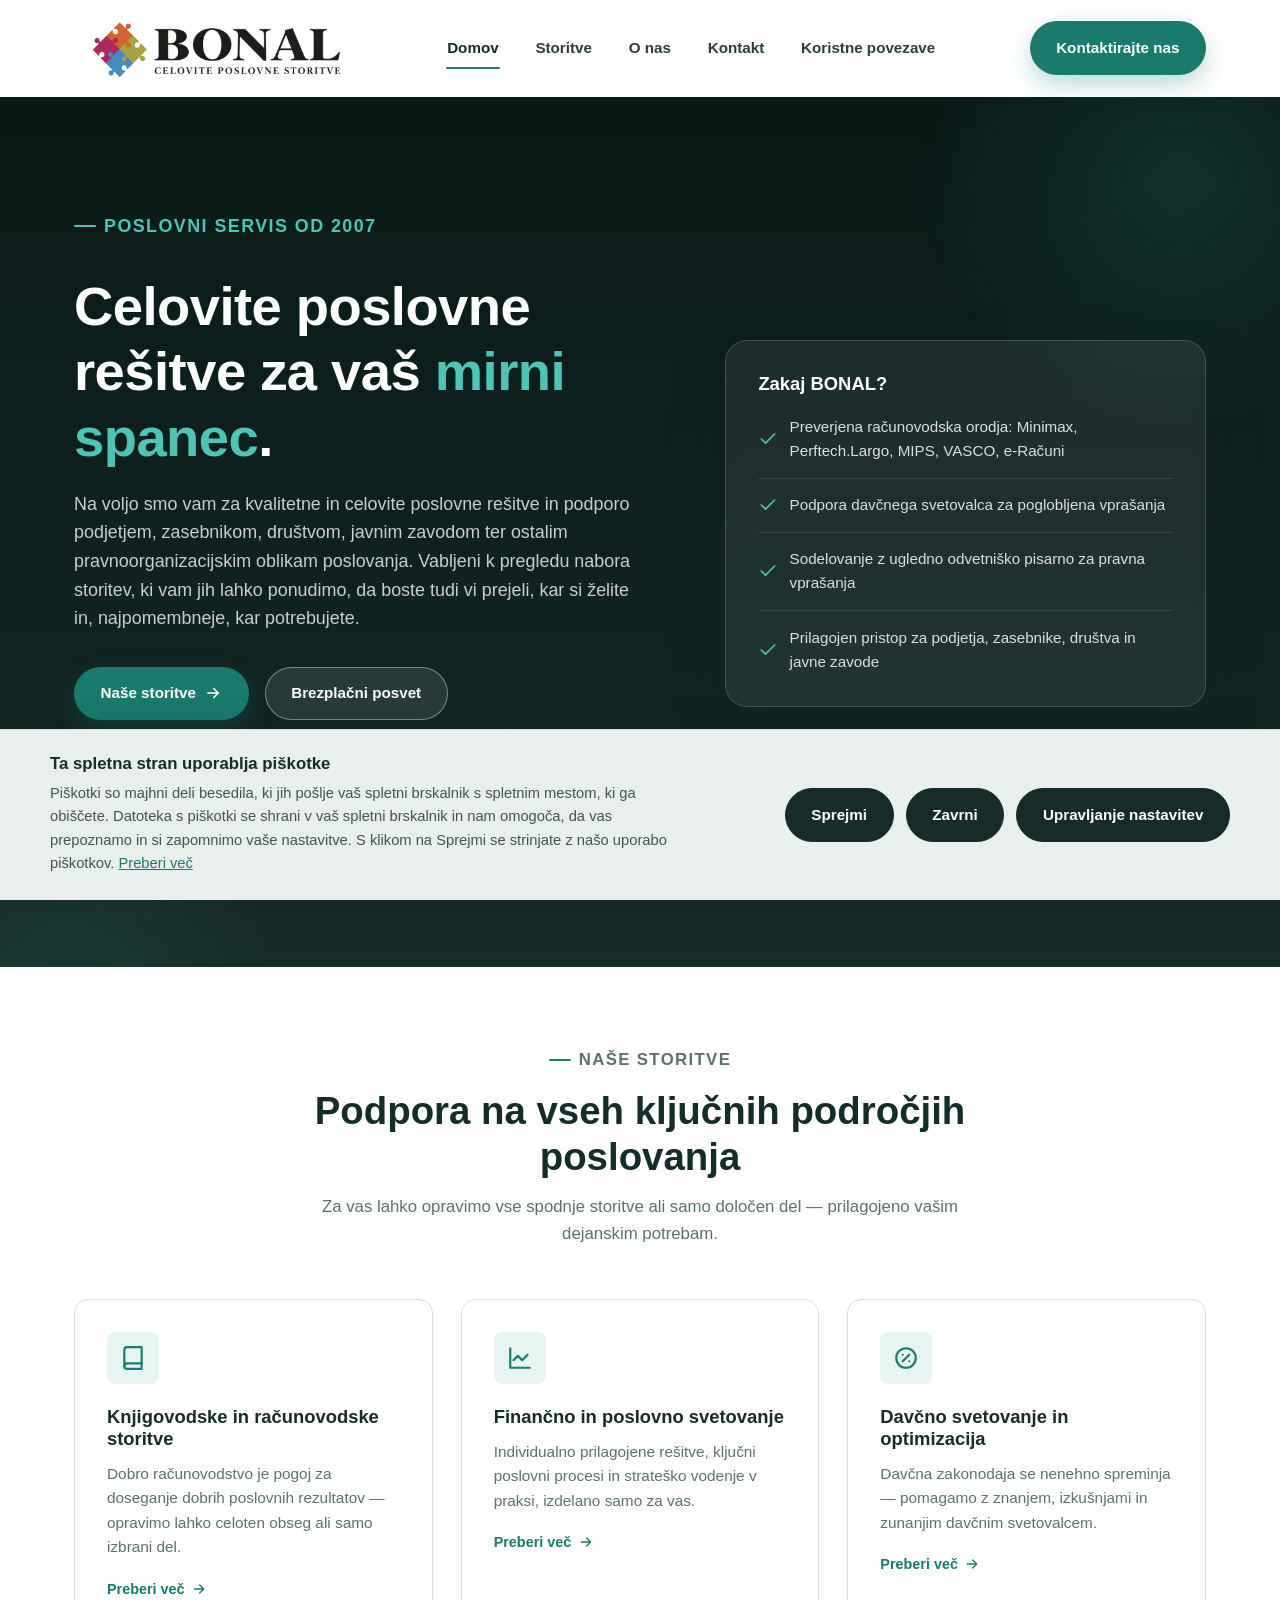
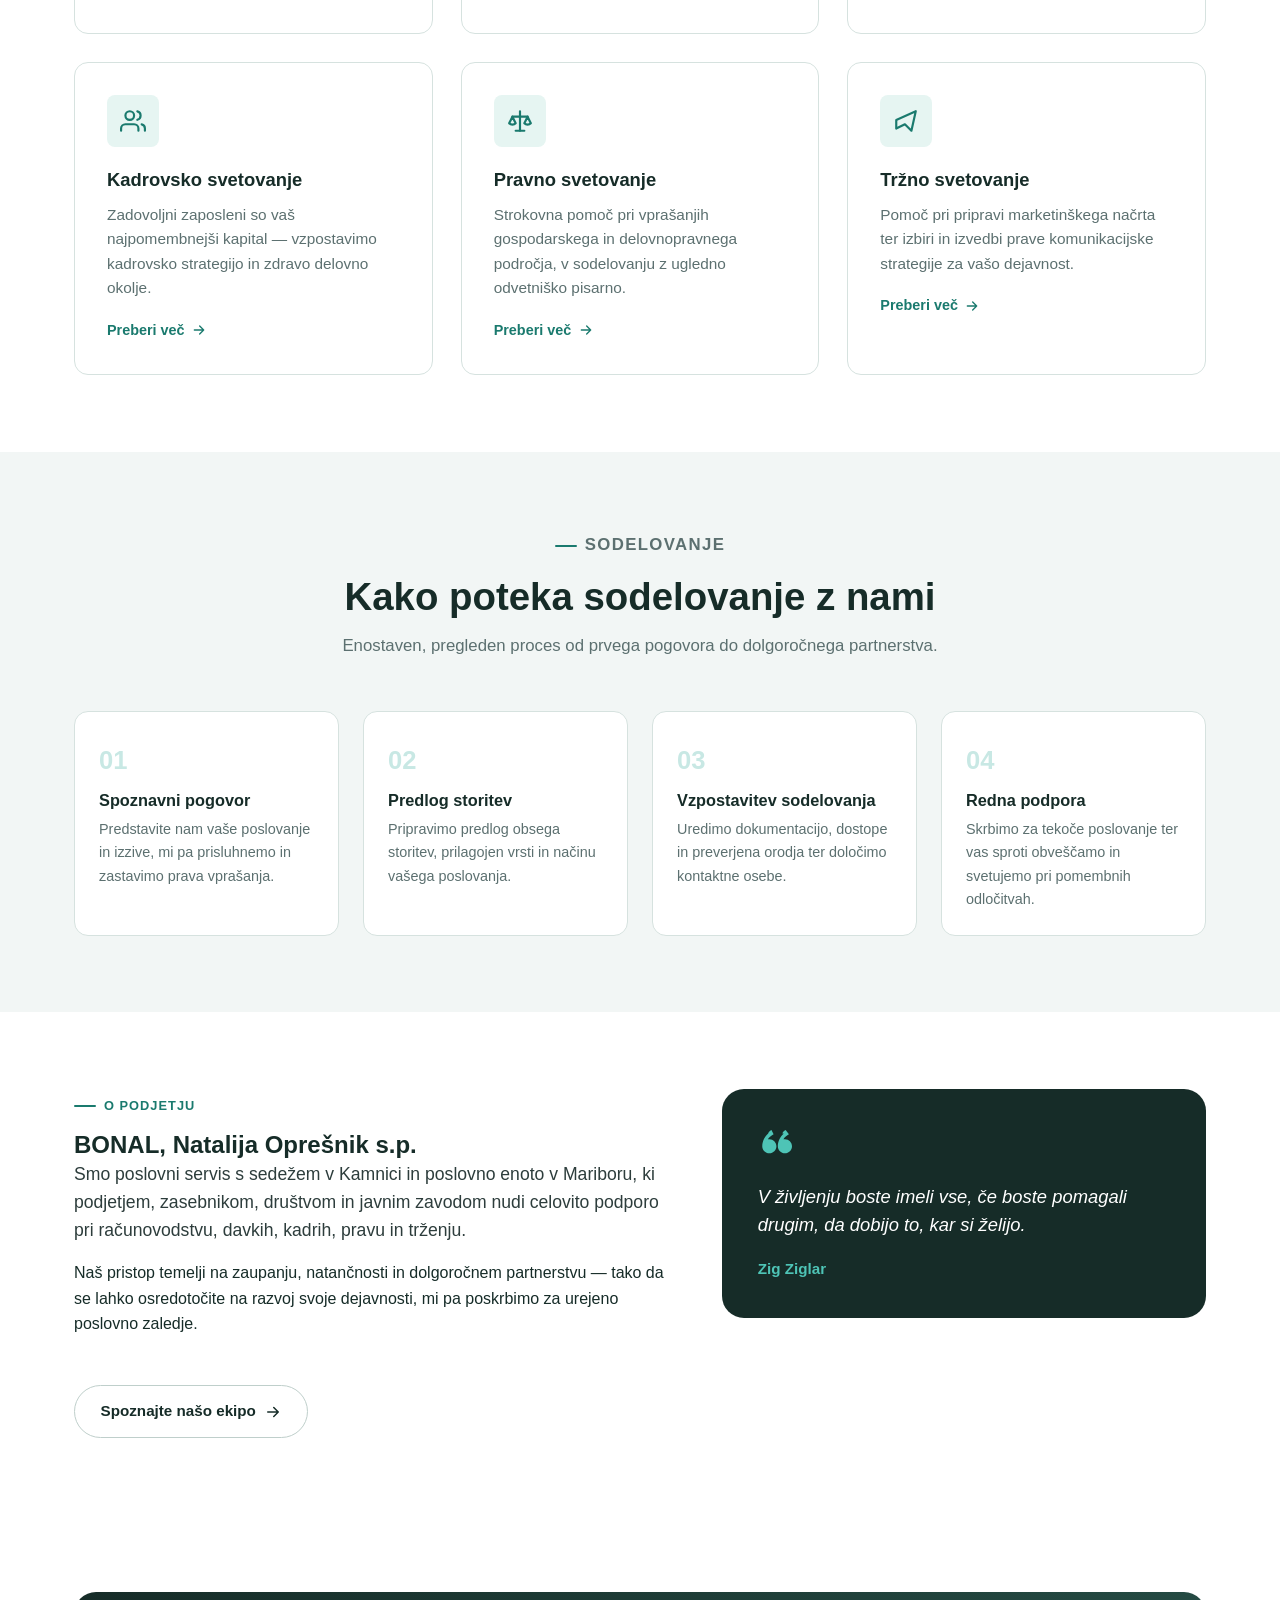
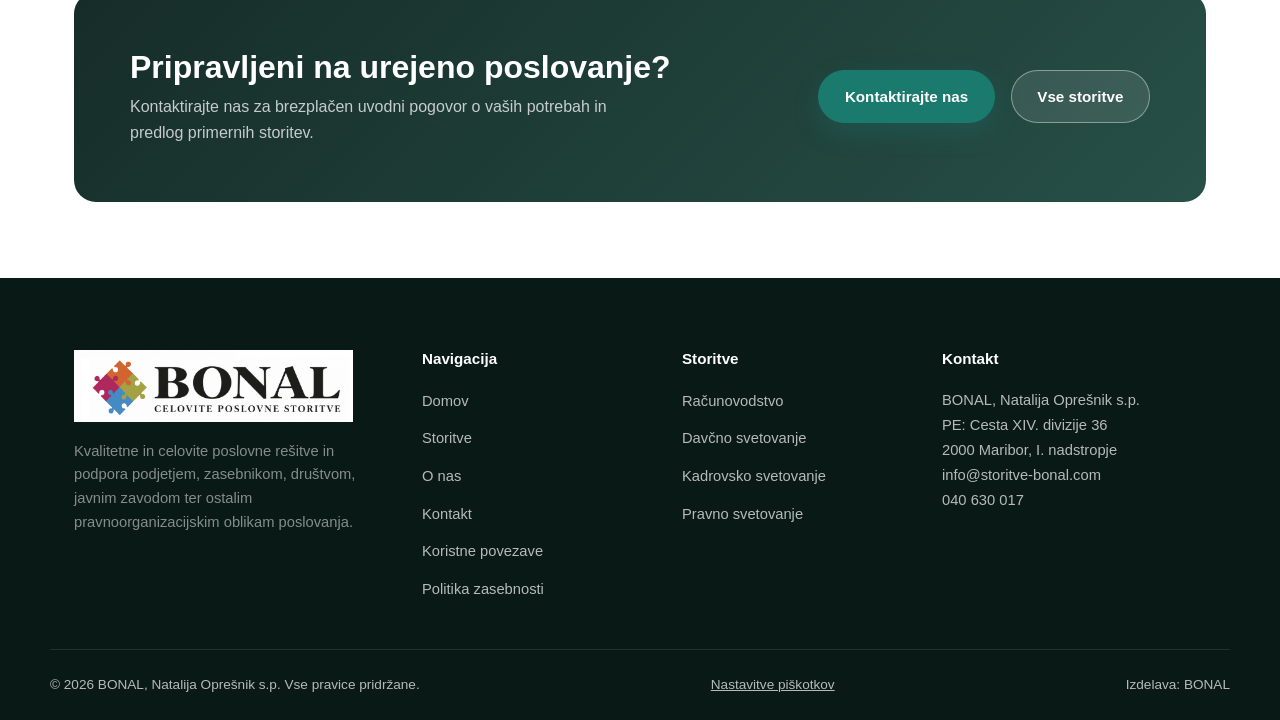
==== commit 2f2589ab: "Refine BONAL header and homepage" ====
--- a/index.html
+++ b/index.html
@@ -117,10 +117,6 @@
               Prilagojen pristop za podjetja, zasebnike, društva in javne zavode
             </li>
           </ul>
-          <p class="hero-quote">
-            »V življenju boste imeli vse, če boste pomagali drugim, da dobijo to, kar si želijo.«
-            <cite>— Zig Ziglar</cite>
-          </p>
         </div>
       </div>
     </div>
--- a/styles.css
+++ b/styles.css
@@ -330,7 +330,7 @@
   align-items: center;
   justify-content: space-between;
   gap: 1.5rem;
-  padding-block: 1.05rem;
+  padding-block: 0.75rem;
 }
 
 .brand {
@@ -354,18 +354,19 @@
 
 /* Full logo PNG (header) */
 .brand-logo-full {
-  height: 62px;
+  height: 72px;
   width: auto;
   display: block;
   flex-shrink: 0;
+  max-width: 420px;
 }
 
 @media (max-width: 768px) {
-  .brand-logo-full { height: 50px; }
+  .brand-logo-full { height: 60px; max-width: 335px; }
 }
 
 @media (max-width: 480px) {
-  .brand-logo-full { height: 42px; }
+  .brand-logo-full { height: 52px; max-width: 270px; }
 }
 
 /* Legacy brand-mark kept for fallback safety; hidden when logo-img present */
@@ -652,22 +653,6 @@
   flex-shrink: 0;
 }
 
-.hero-quote {
-  margin-top: 1.5rem;
-  padding-top: 1.4rem;
-  border-top: 1px dashed rgba(255, 255, 255, 0.25);
-  font-size: 0.92rem;
-  font-style: italic;
-  color: rgba(255, 255, 255, 0.65);
-}
-
-.hero-quote cite {
-  display: block;
-  margin-top: 0.4rem;
-  font-style: normal;
-  font-weight: 600;
-  color: rgba(255, 255, 255, 0.85);
-}
 
 @media (max-width: 960px) {
   .hero-grid {
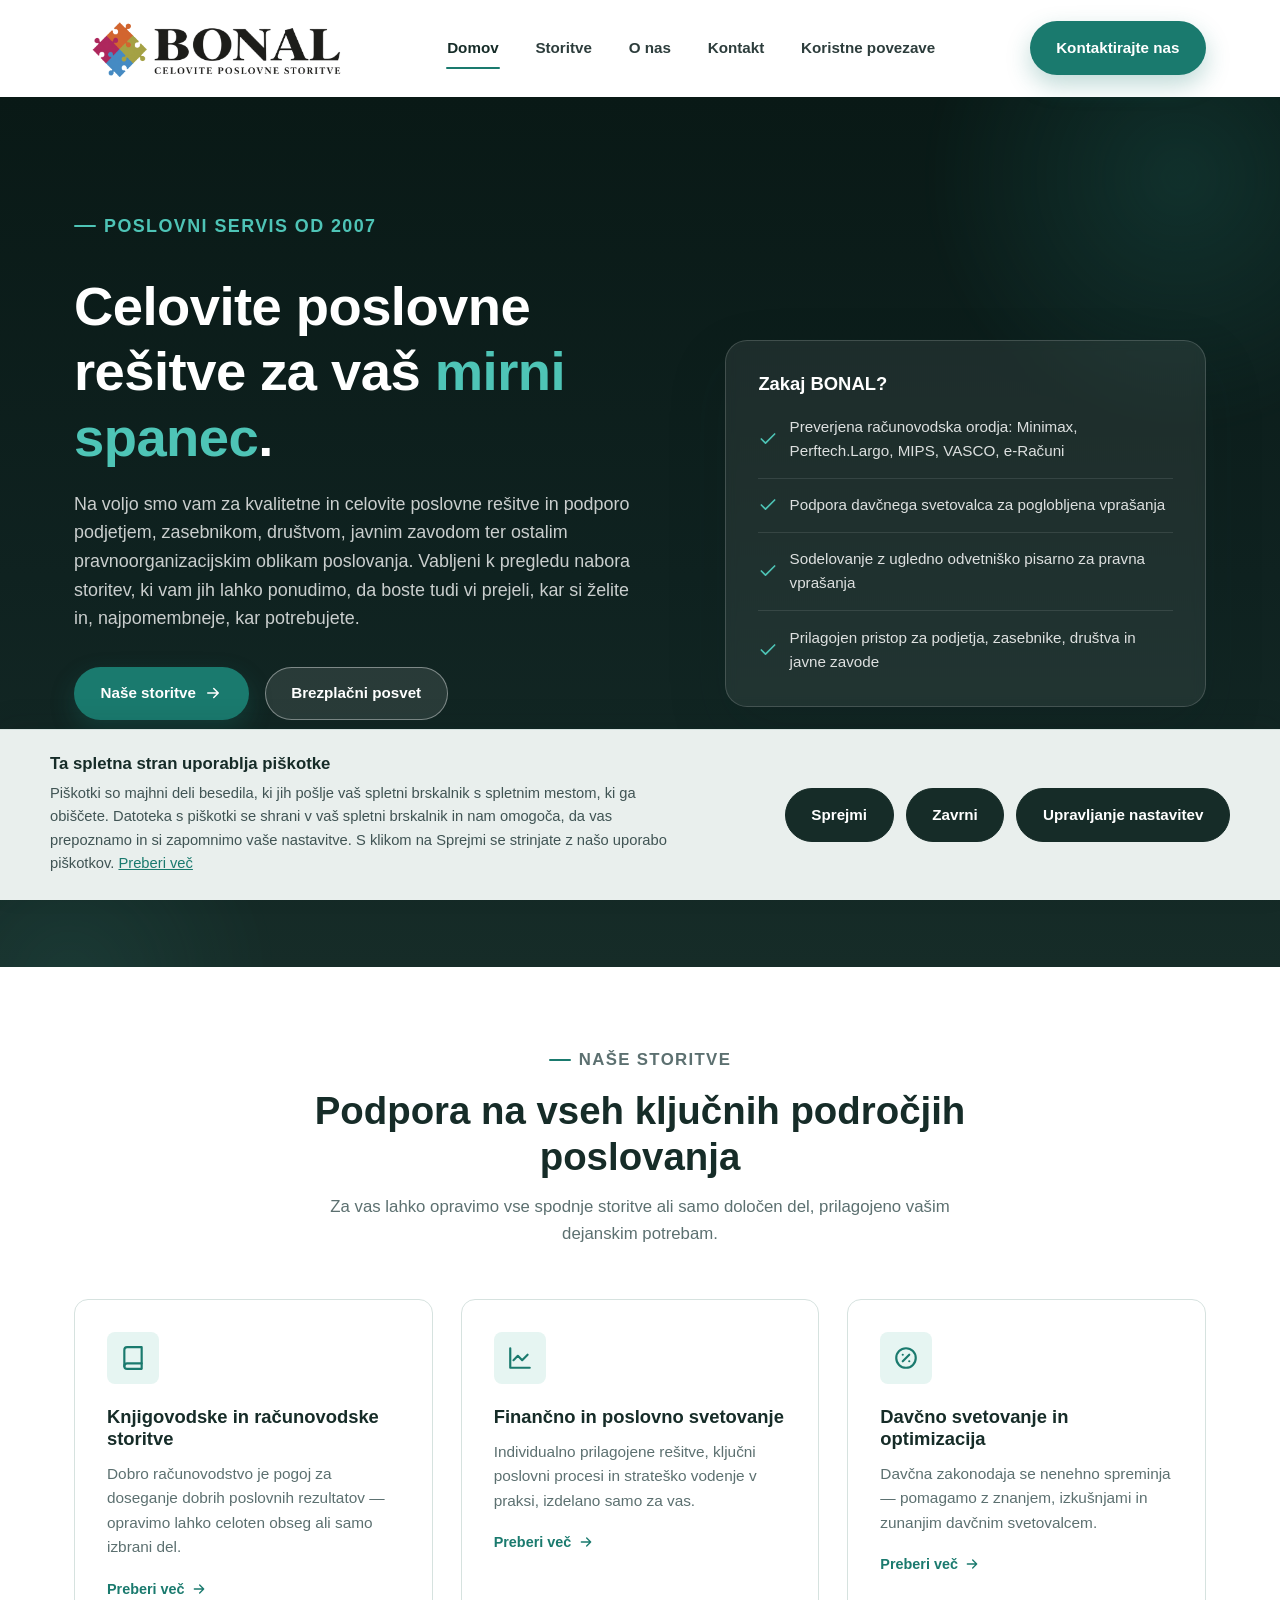
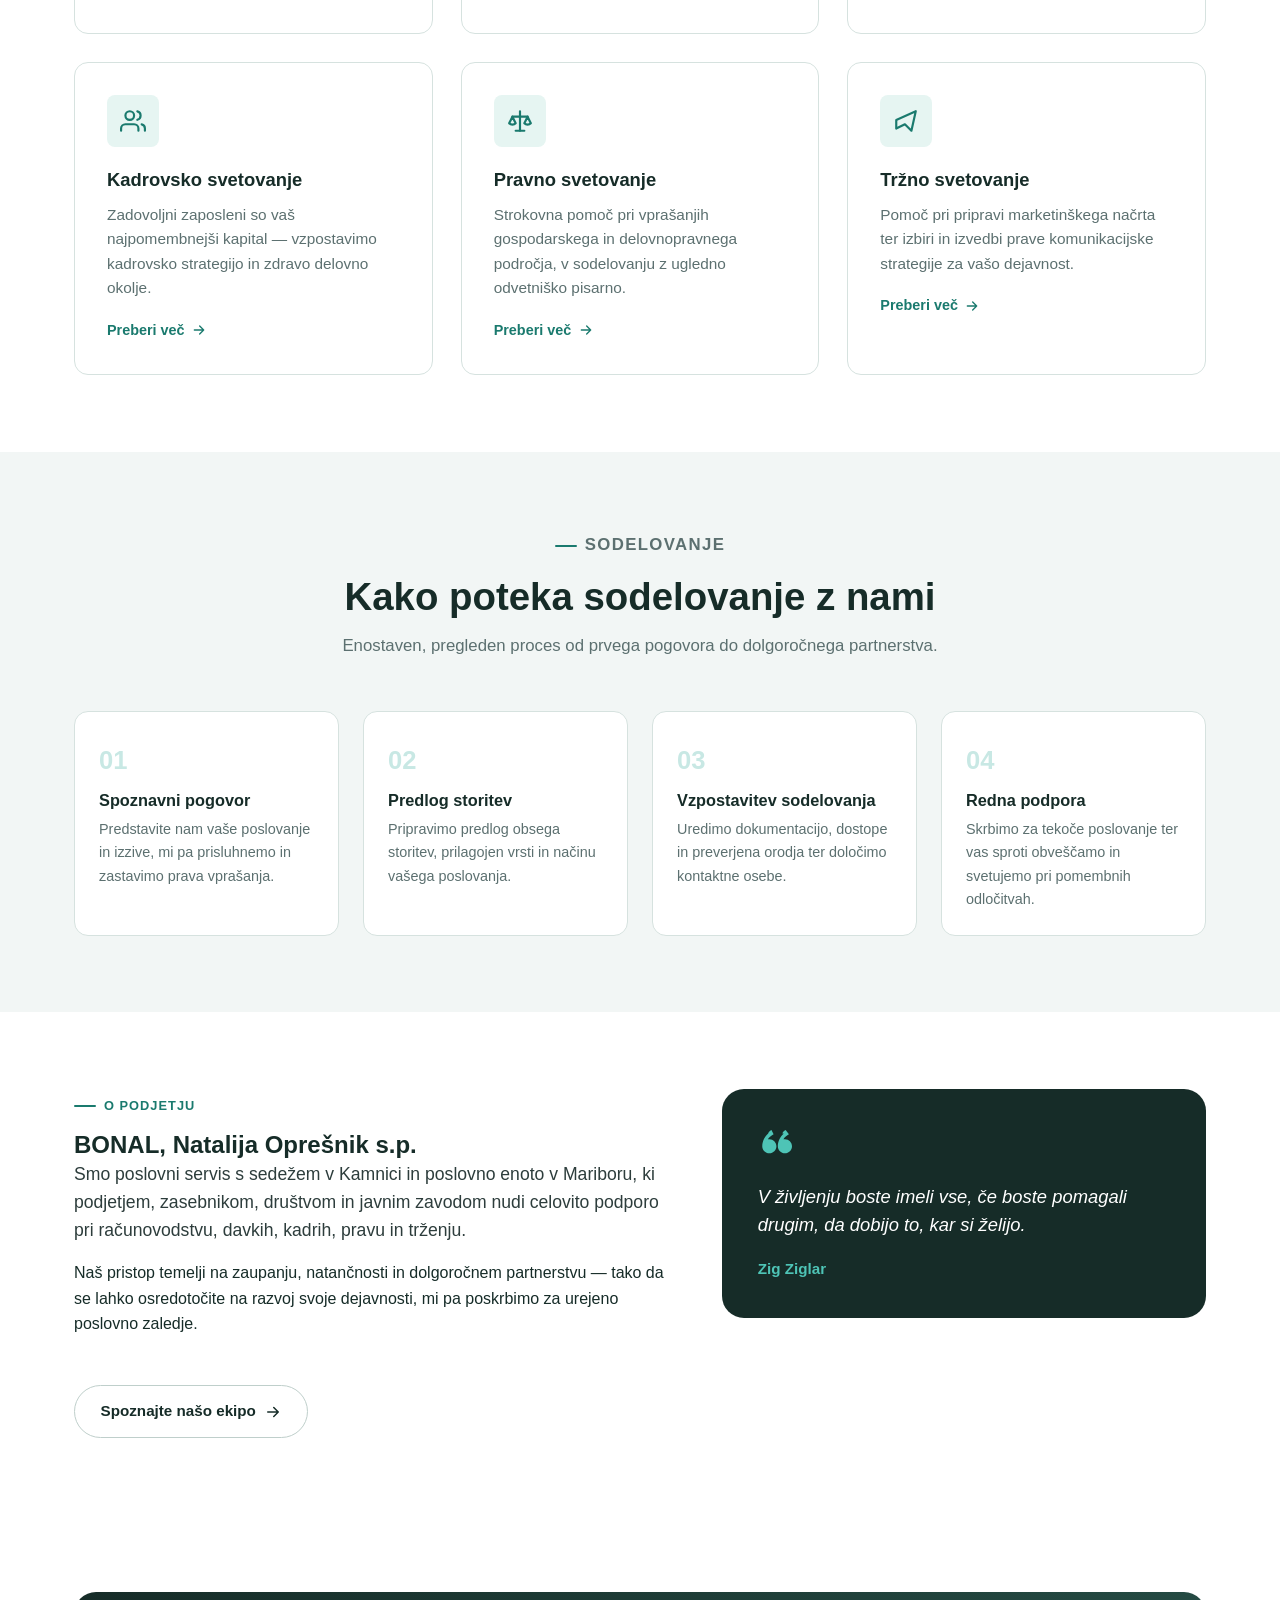
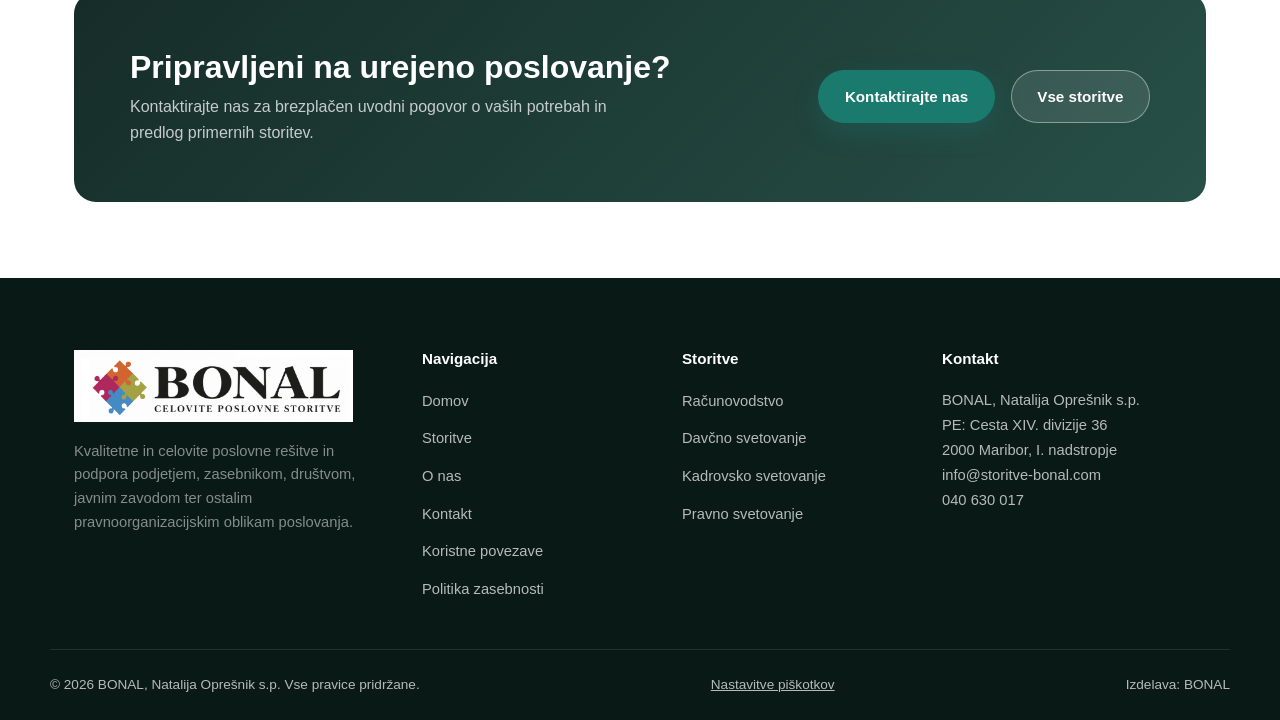
==== commit 3a203a29: "Replace em dash with comma in services subtitle" ====
--- a/index.html
+++ b/index.html
@@ -128,7 +128,7 @@
       <div class="section-head center reveal">
         <p class="eyebrow">Naše storitve</p>
         <h2>Podpora na vseh ključnih področjih poslovanja</h2>
-        <p>Za vas lahko opravimo vse spodnje storitve ali samo določen del — prilagojeno vašim dejanskim potrebam.</p>
+        <p>Za vas lahko opravimo vse spodnje storitve ali samo določen del, prilagojeno vašim dejanskim potrebam.</p>
       </div>
 
       <div class="grid grid-3">
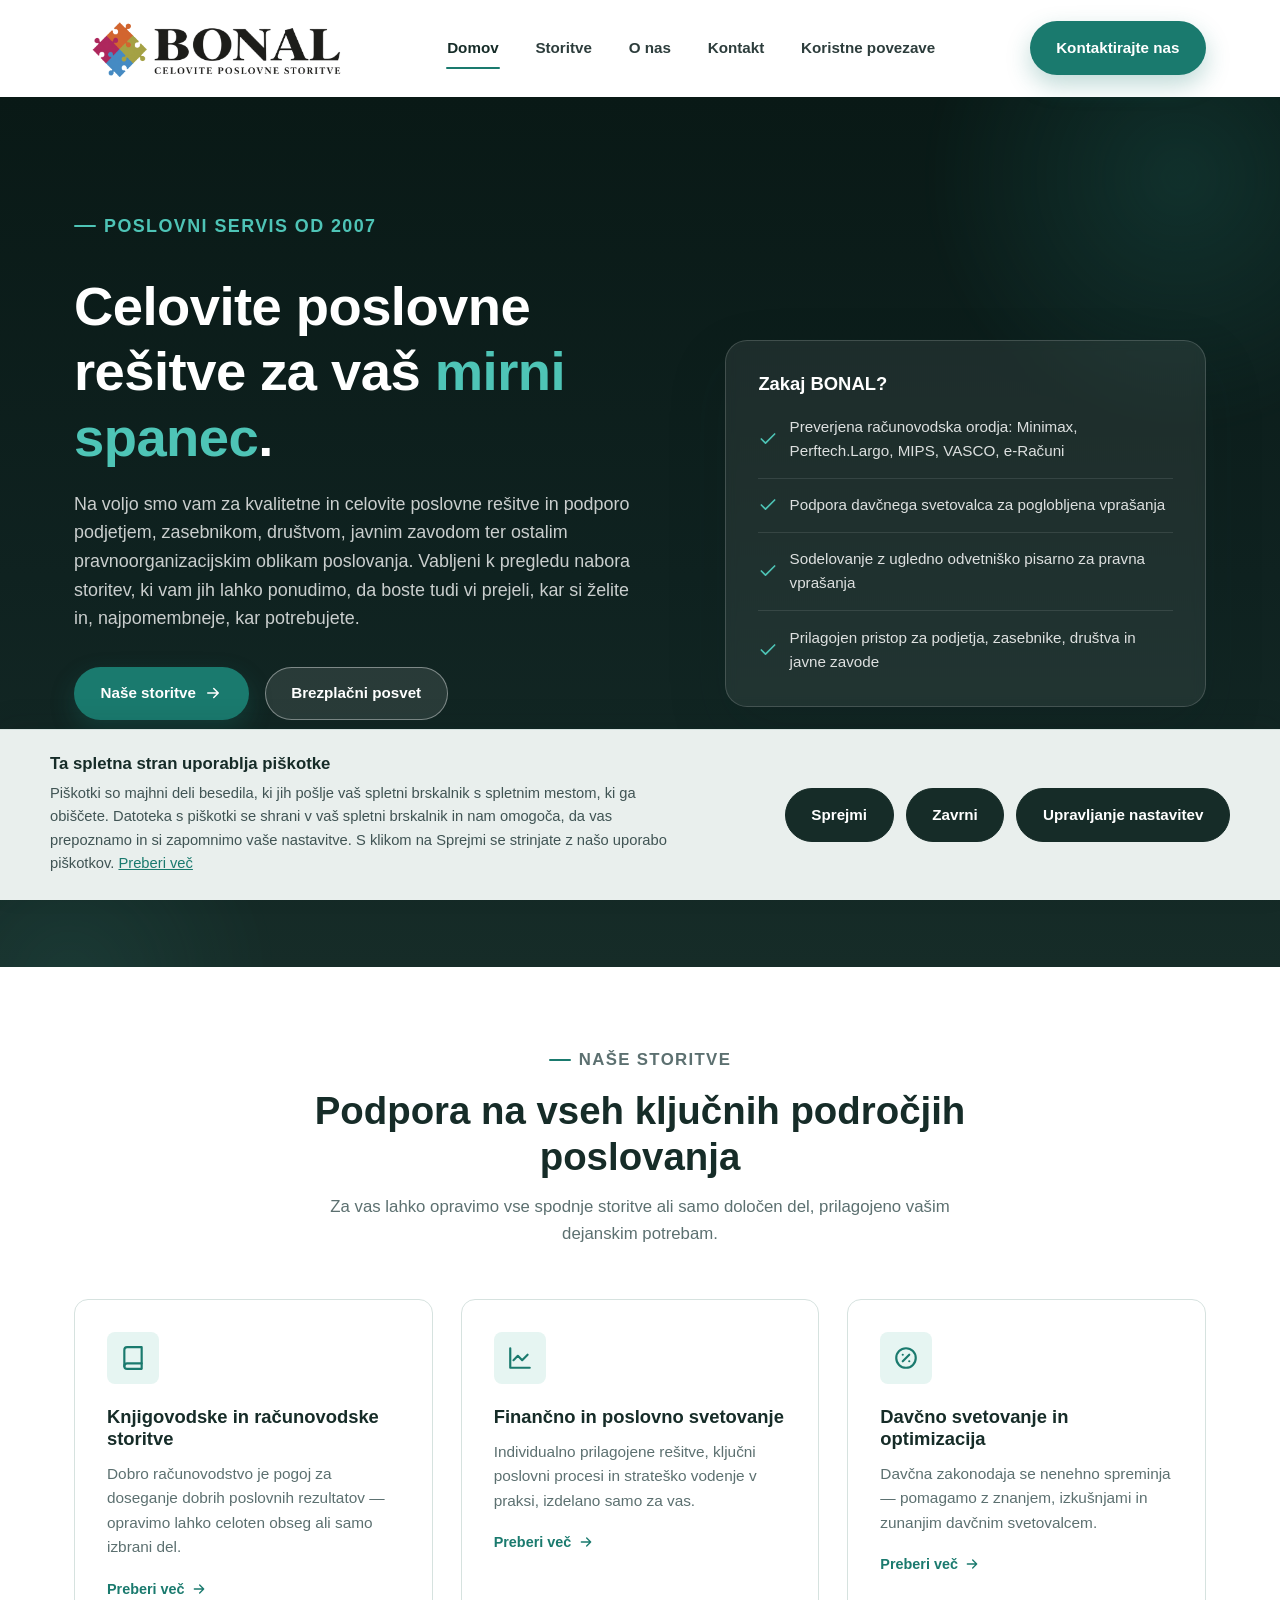
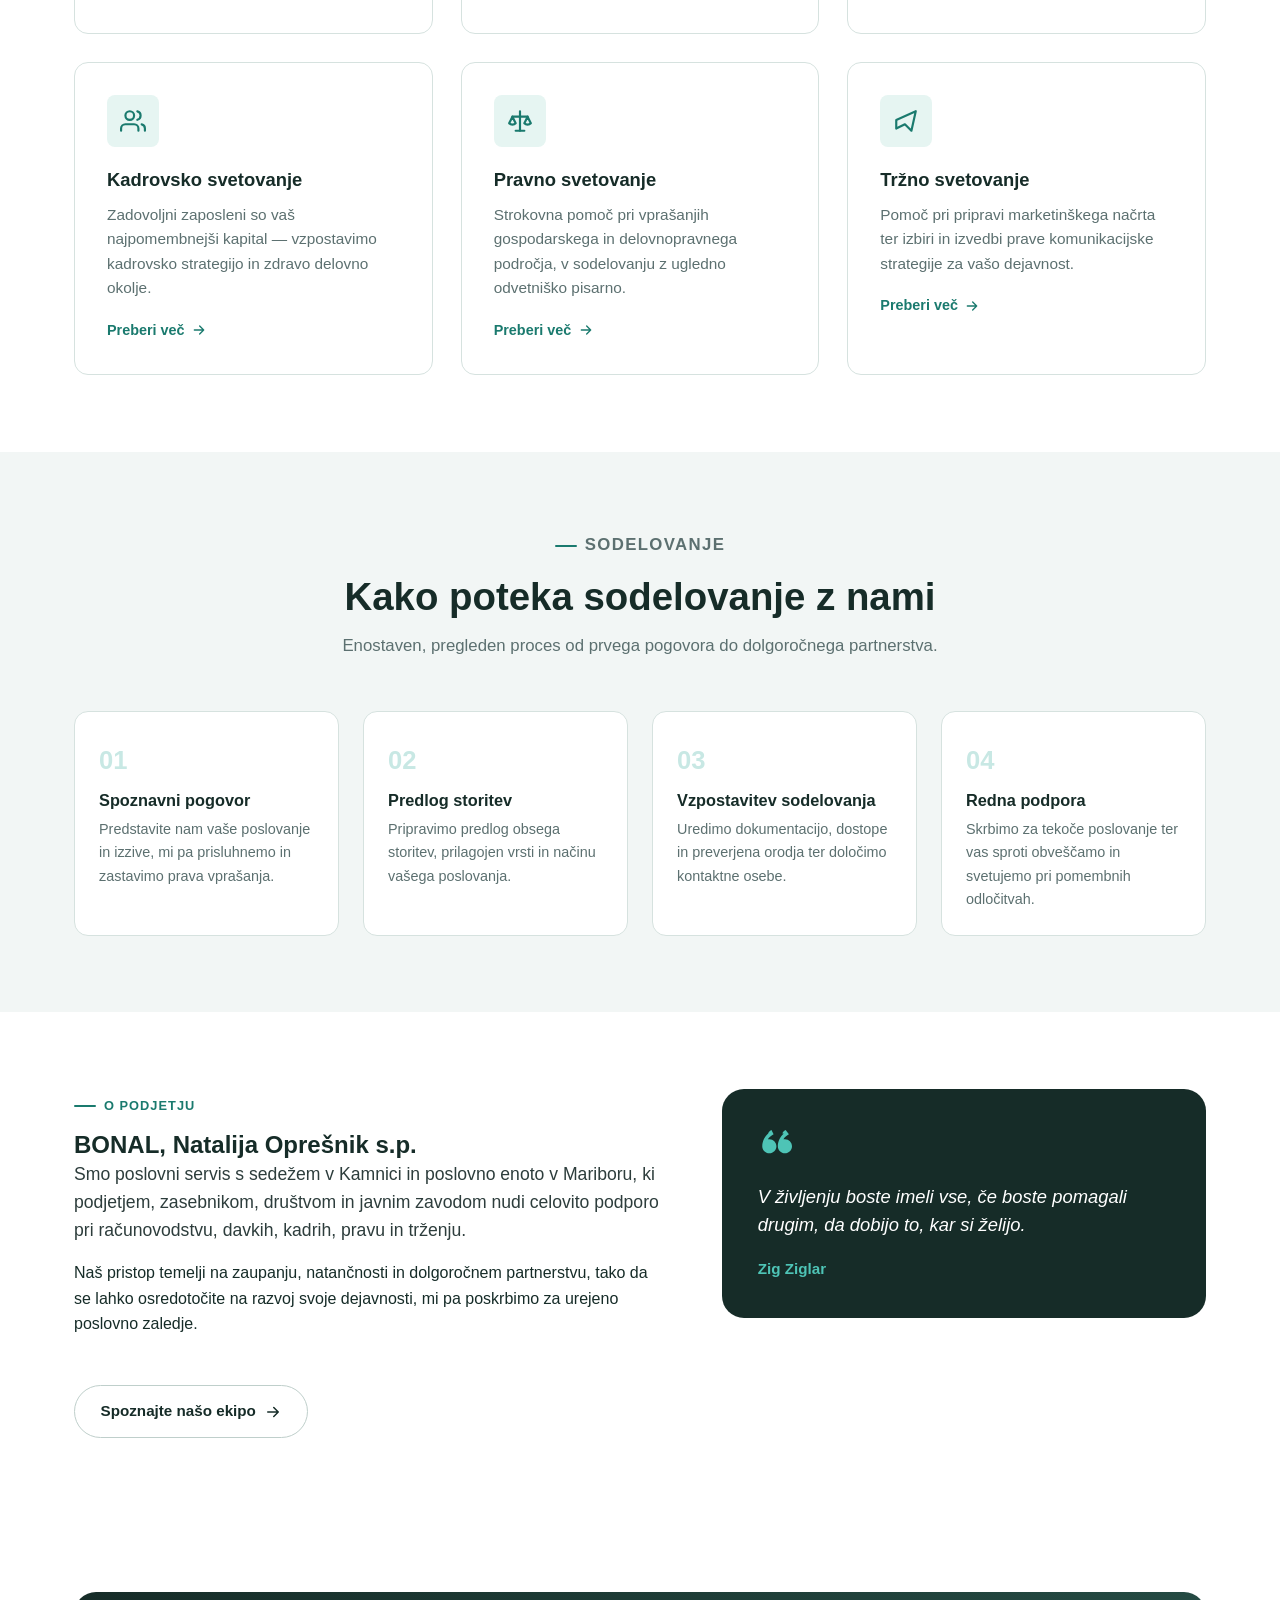
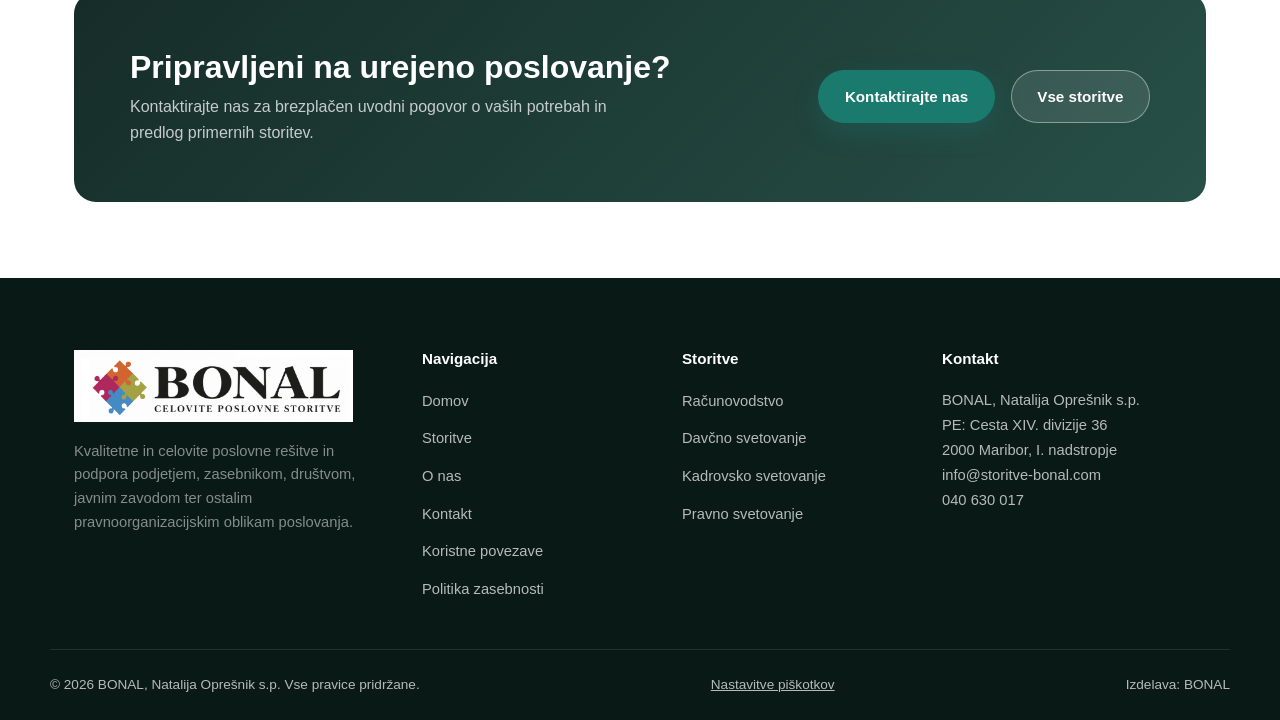
==== commit ede78acc: "Replace em dash with comma in about section" ====
--- a/index.html
+++ b/index.html
@@ -238,7 +238,7 @@
         <p class="eyebrow">O podjetju</p>
         <h2>BONAL, Natalija Oprešnik s.p.</h2>
         <p class="lead-text">Smo poslovni servis s sedežem v Kamnici in poslovno enoto v Mariboru, ki podjetjem, zasebnikom, društvom in javnim zavodom nudi celovito podporo pri računovodstvu, davkih, kadrih, pravu in trženju.</p>
-        <p>Naš pristop temelji na zaupanju, natančnosti in dolgoročnem partnerstvu — tako da se lahko osredotočite na razvoj svoje dejavnosti, mi pa poskrbimo za urejeno poslovno zaledje.</p>
+        <p>Naš pristop temelji na zaupanju, natančnosti in dolgoročnem partnerstvu, tako da se lahko osredotočite na razvoj svoje dejavnosti, mi pa poskrbimo za urejeno poslovno zaledje.</p>
         <a href="o-nas.html" class="btn btn-ghost mt-lg">Spoznajte našo ekipo
           <svg viewBox="0 0 24 24" fill="none" stroke="currentColor" stroke-width="2" stroke-linecap="round" stroke-linejoin="round" aria-hidden="true"><path d="M5 12h14M13 6l6 6-6 6"/></svg>
         </a>
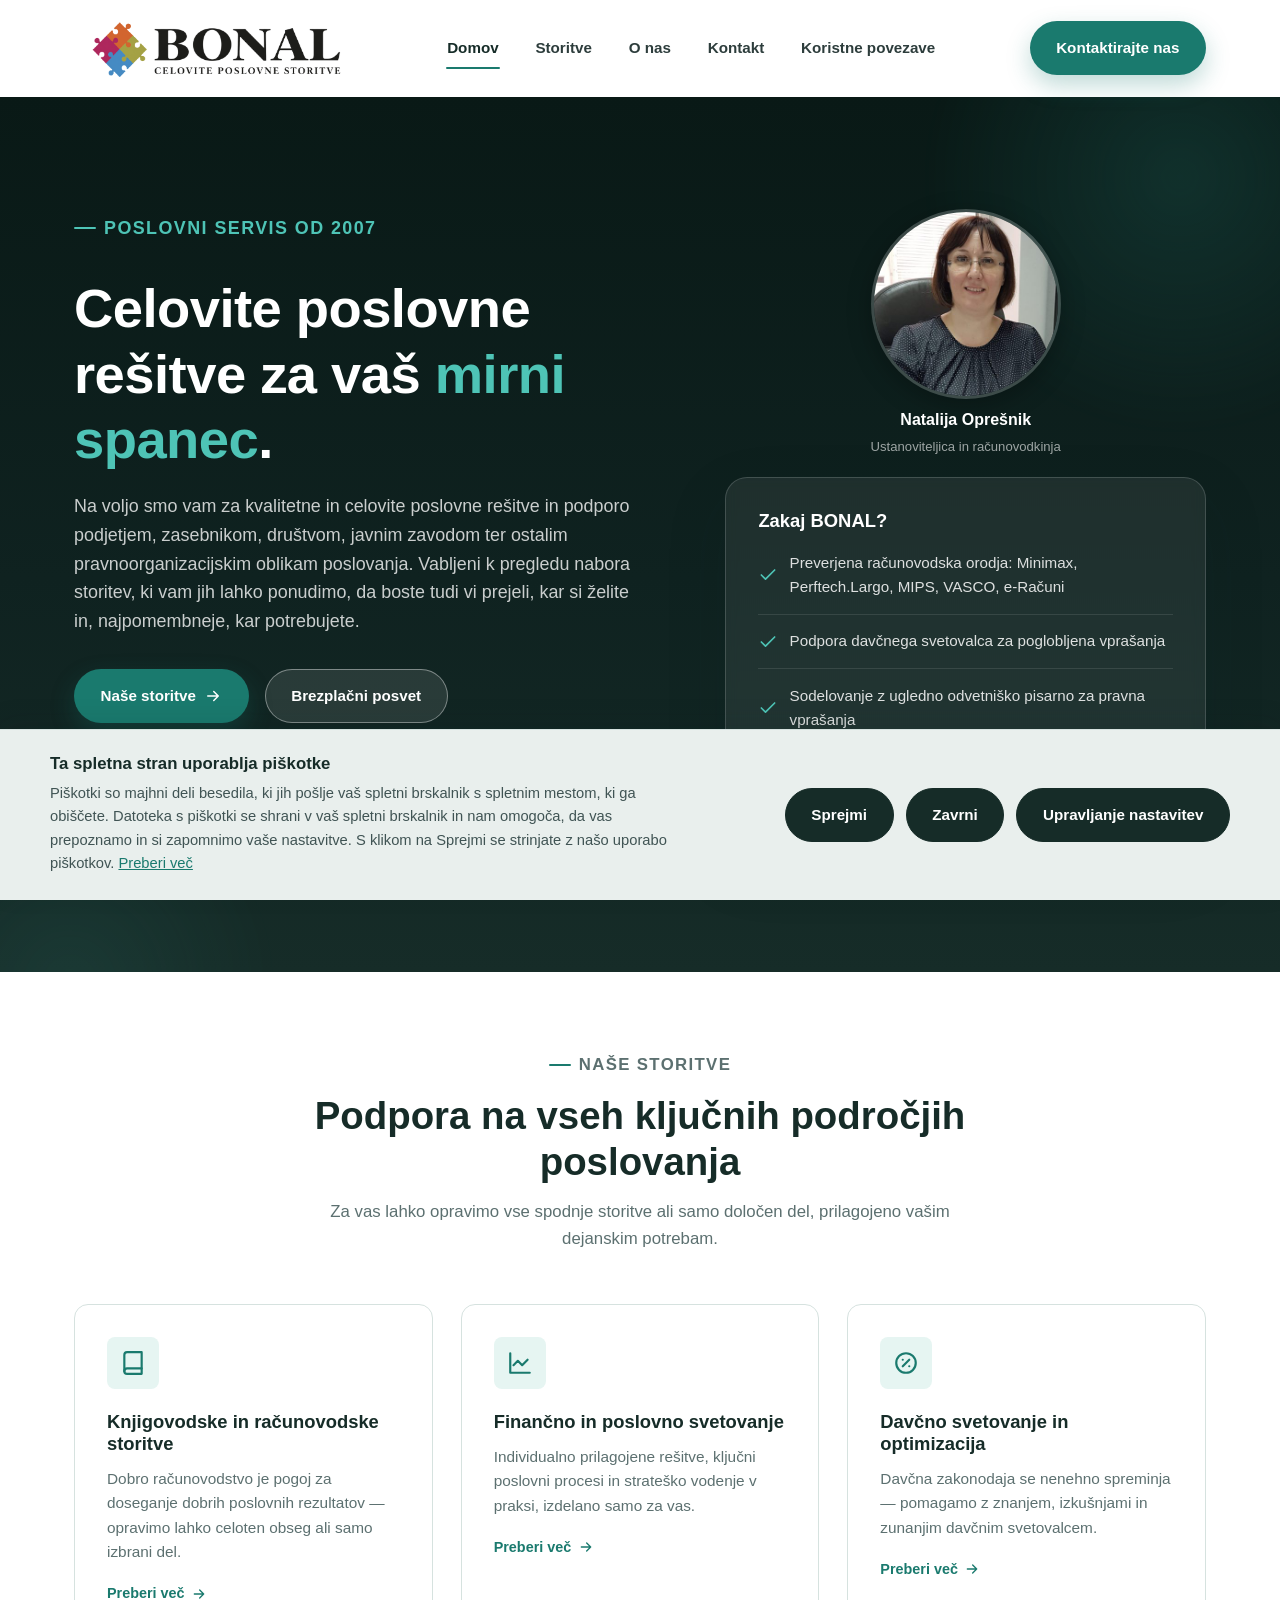
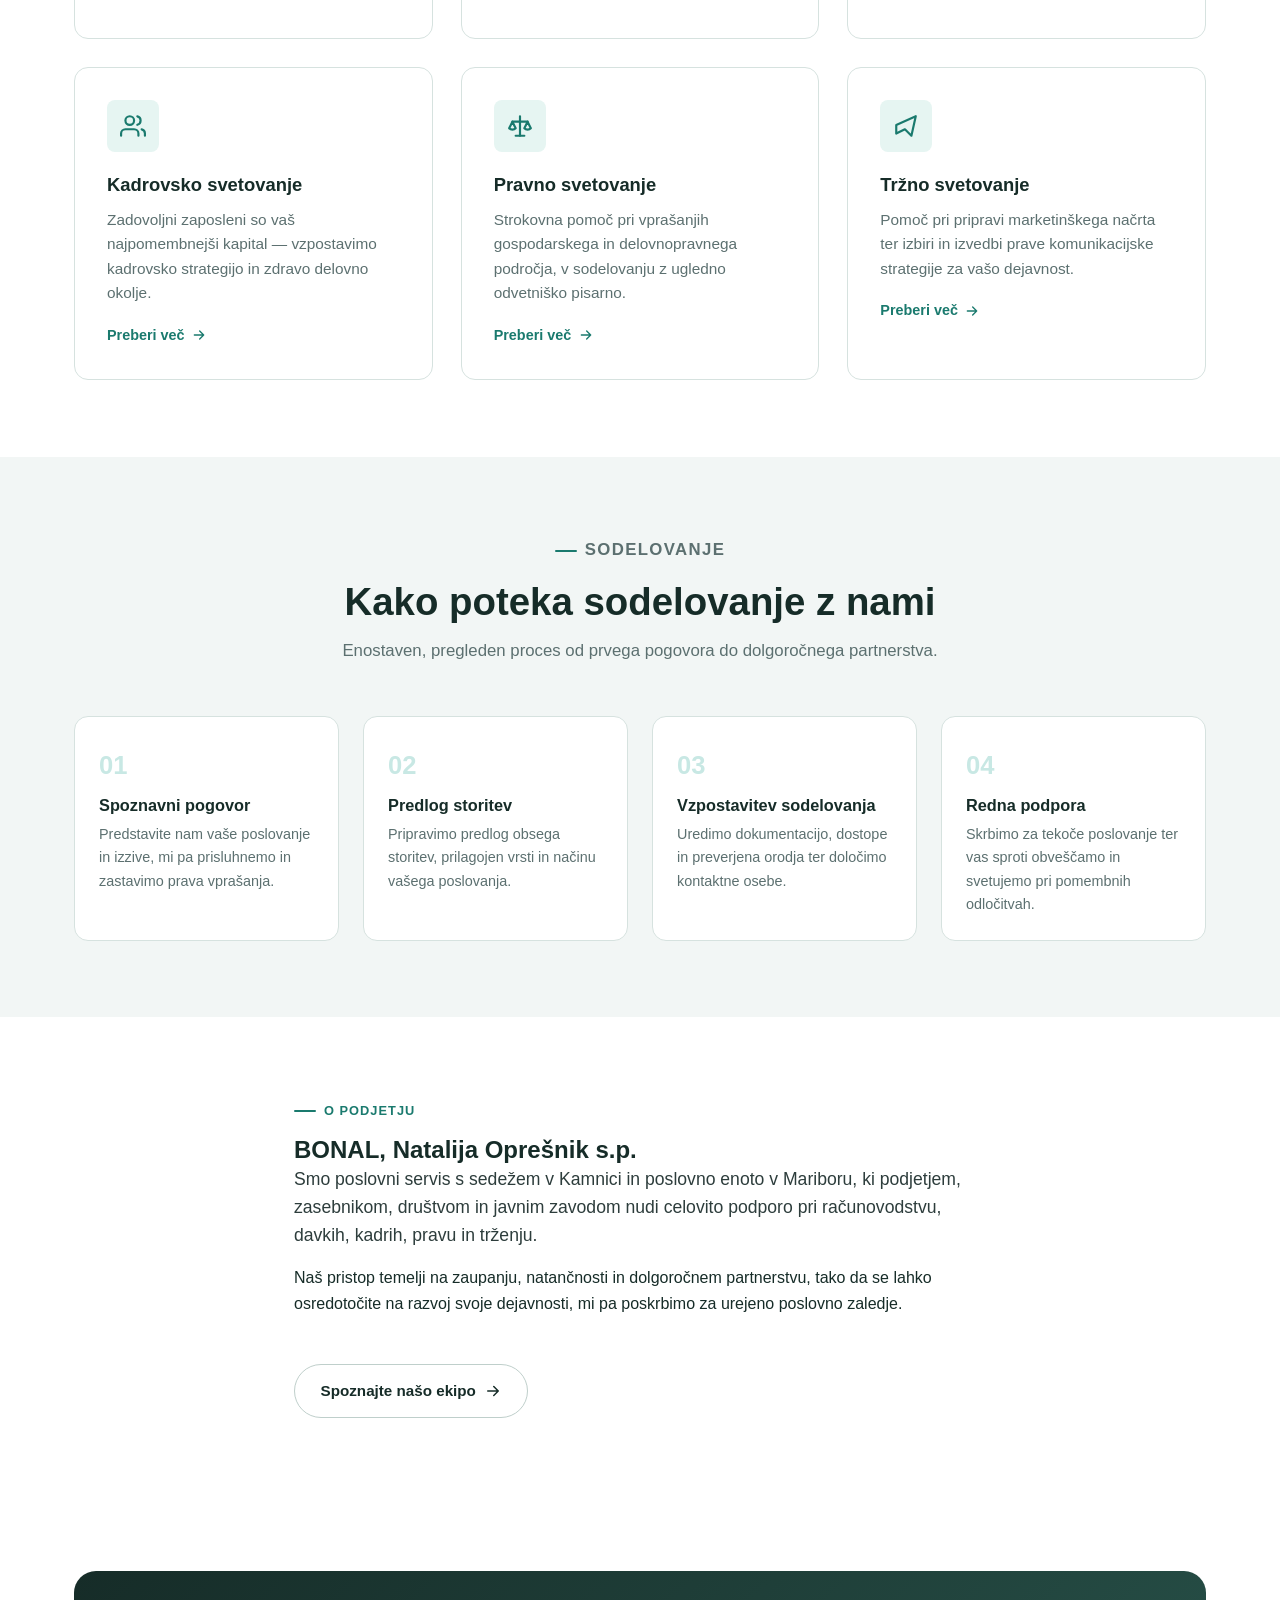
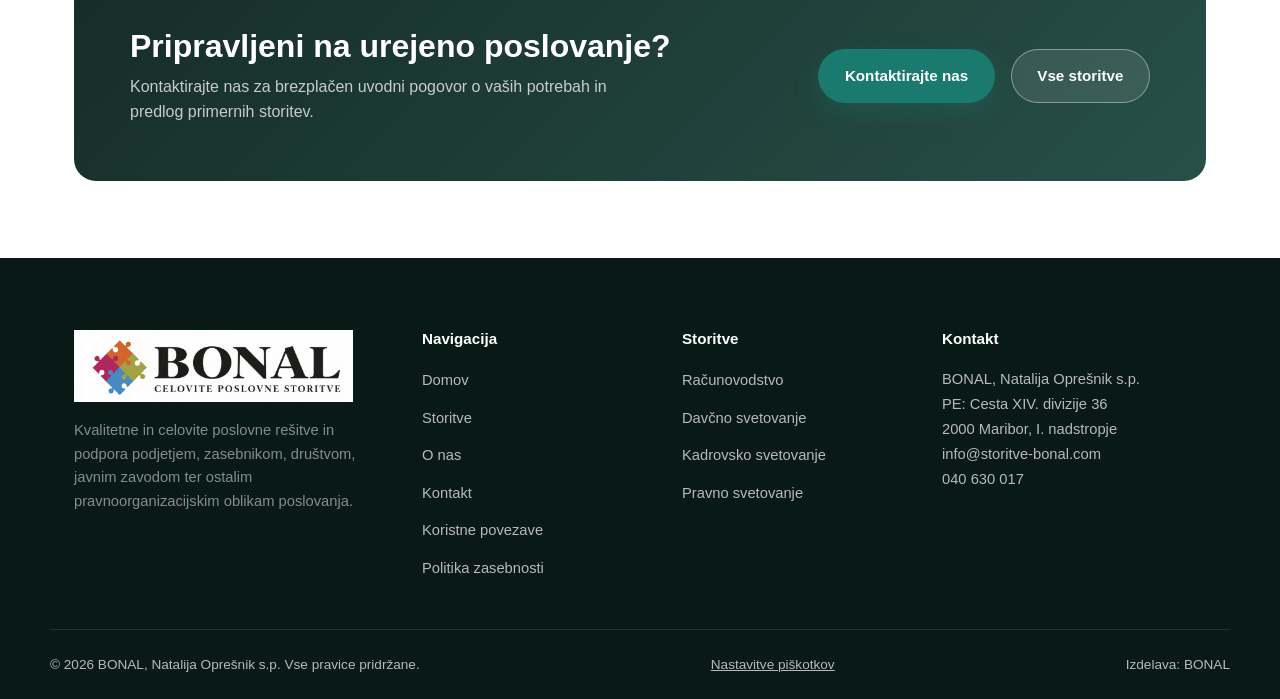
==== commit ebebaacf: "Add Natalija founder photo to hero section - Convert Natalija photo.bmp to assets/natalija.jpg (190p" ====
--- a/index.html
+++ b/index.html
@@ -97,6 +97,11 @@
       </div>
 
       <div class="hero-visual reveal">
+        <div class="hero-founder">
+          <img src="assets/natalija.jpg" alt="Natalija Oprešnik, ustanoviteljica BONAL" class="hero-founder-photo" width="190" height="190" loading="lazy">
+          <p class="hero-founder-name">Natalija Oprešnik</p>
+          <p class="hero-founder-role">Ustanoviteljica in računovodkinja</p>
+        </div>
         <div class="hero-card">
           <h3>Zakaj BONAL?</h3>
           <ul>
@@ -233,7 +238,7 @@
 
   <!-- About teaser -->
   <section class="section">
-    <div class="container about-lead">
+    <div class="container about-lead about-lead--solo">
       <div class="reveal">
         <p class="eyebrow">O podjetju</p>
         <h2>BONAL, Natalija Oprešnik s.p.</h2>
@@ -242,12 +247,6 @@
         <a href="o-nas.html" class="btn btn-ghost mt-lg">Spoznajte našo ekipo
           <svg viewBox="0 0 24 24" fill="none" stroke="currentColor" stroke-width="2" stroke-linecap="round" stroke-linejoin="round" aria-hidden="true"><path d="M5 12h14M13 6l6 6-6 6"/></svg>
         </a>
-      </div>
-
-      <div class="quote-block reveal">
-        <svg viewBox="0 0 24 24" fill="currentColor" aria-hidden="true"><path d="M7.17 6C4.86 8.11 3 11.35 3 15c0 2.76 2.24 5 5 5s5-2.24 5-5-2.24-5-5-5c-.36 0-.7.05-1.03.13C7.6 8.99 9.1 7.5 11 6.5L9.5 3.5C8.6 3.9 7.8 4.4 7.17 6zm11 0C15.86 8.11 14 11.35 14 15c0 2.76 2.24 5 5 5s5-2.24 5-5-2.24-5-5-5c-.36 0-.7.05-1.03.13.46-1.14 1.96-2.63 3.86-3.63L19.5 3.5c-.9.4-1.7.9-2.33 2.5z"/></svg>
-        <p>V življenju boste imeli vse, če boste pomagali drugim, da dobijo to, kar si želijo.</p>
-        <cite>Zig Ziglar</cite>
       </div>
     </div>
   </section>
--- a/styles.css
+++ b/styles.css
@@ -976,6 +976,49 @@
   font-size: 0.95rem;
 }
 
+/* ---------- Founder block in hero (homepage) ---------- */
+.hero-founder {
+  text-align: center;
+  margin-bottom: 1.25rem;
+}
+
+.hero-founder-photo {
+  width: 190px;
+  height: 190px;
+  border-radius: 50%;
+  object-fit: cover;
+  object-position: center 15%;
+  display: block;
+  margin: 0 auto 0.5rem;
+  border: 3px solid rgba(255, 255, 255, 0.2);
+  box-shadow: 0 6px 24px rgba(0, 0, 0, 0.28);
+}
+
+.hero-founder-name {
+  color: var(--white);
+  font-size: 1rem;
+  font-weight: 600;
+  margin-bottom: 0.2rem;
+}
+
+.hero-founder-role {
+  color: rgba(255, 255, 255, 0.6);
+  font-size: 0.82rem;
+}
+
+@media (max-width: 860px) {
+  .hero-founder-photo {
+    width: 140px;
+    height: 140px;
+  }
+}
+
+/* Single-column variant of about-lead (when no right column) */
+.about-lead--solo {
+  grid-template-columns: 1fr;
+  max-width: 740px;
+}
+
 .info-table {
   width: 100%;
   border-collapse: collapse;
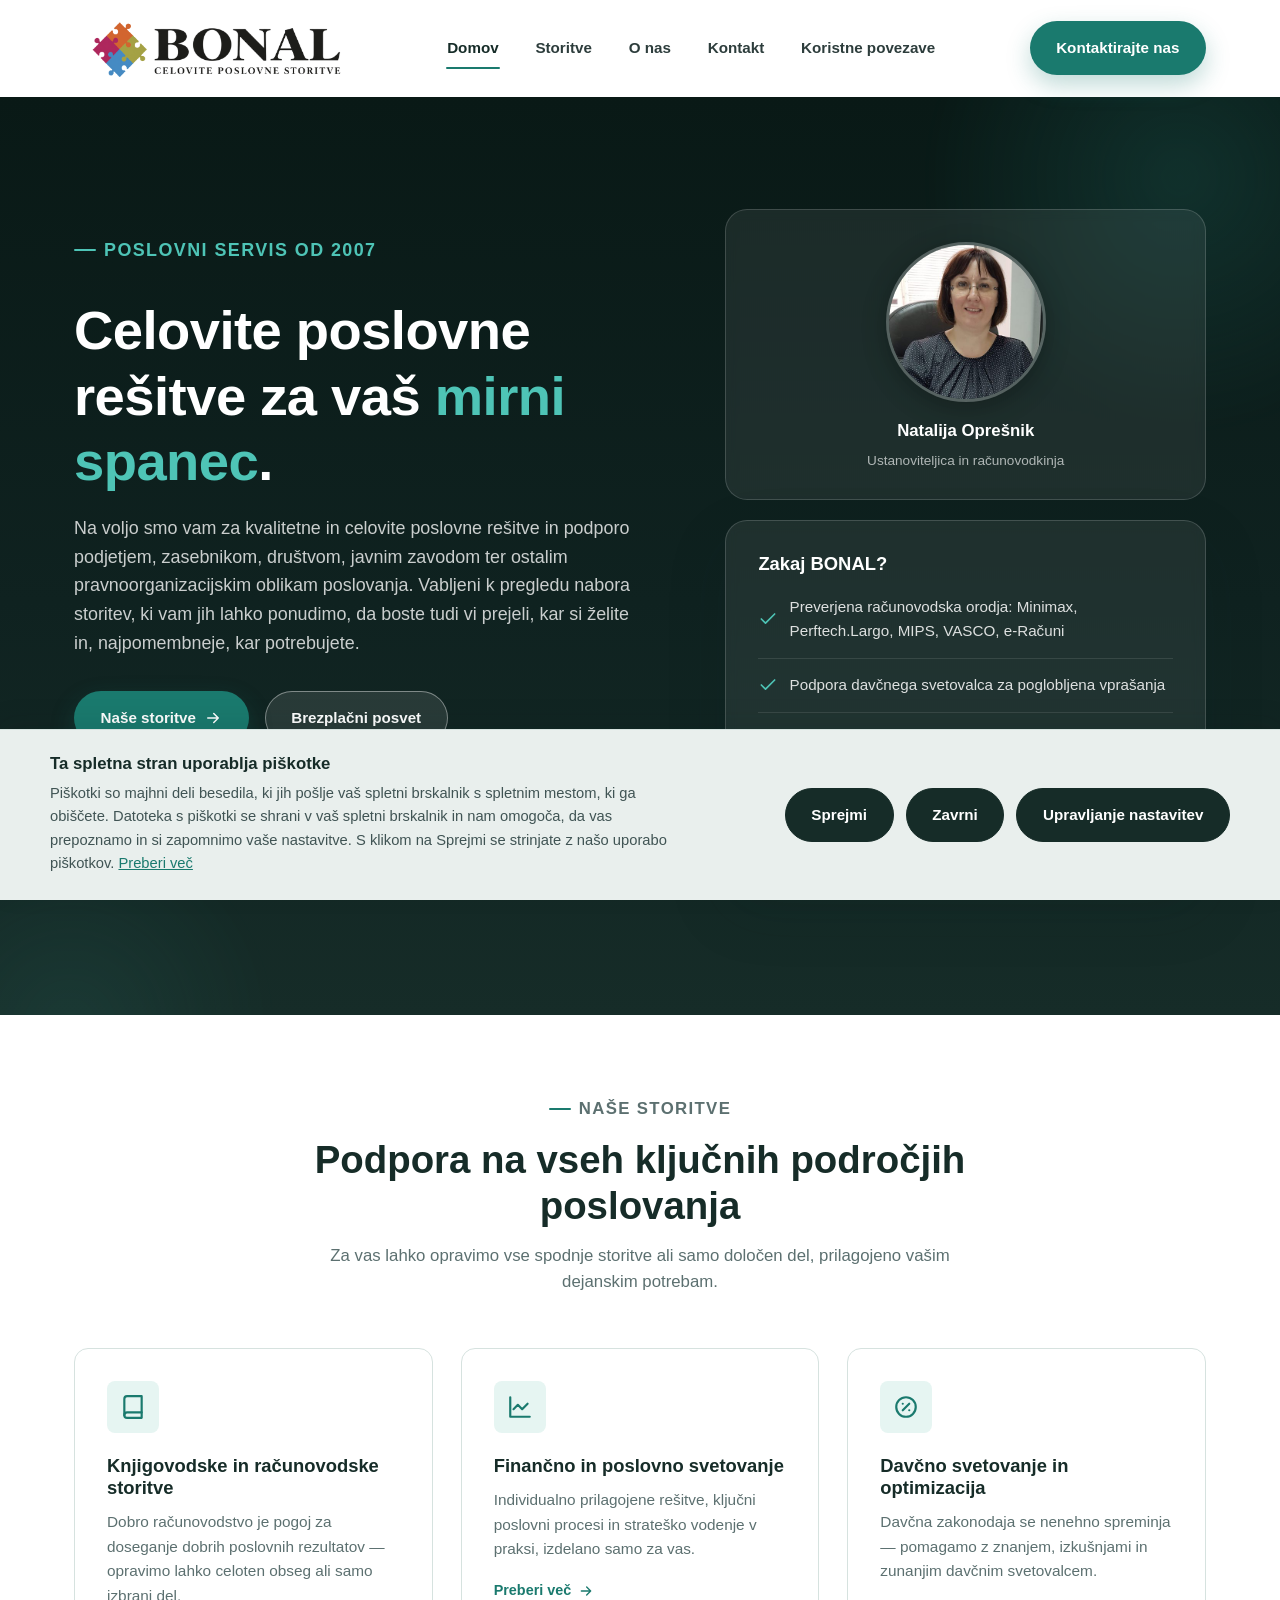
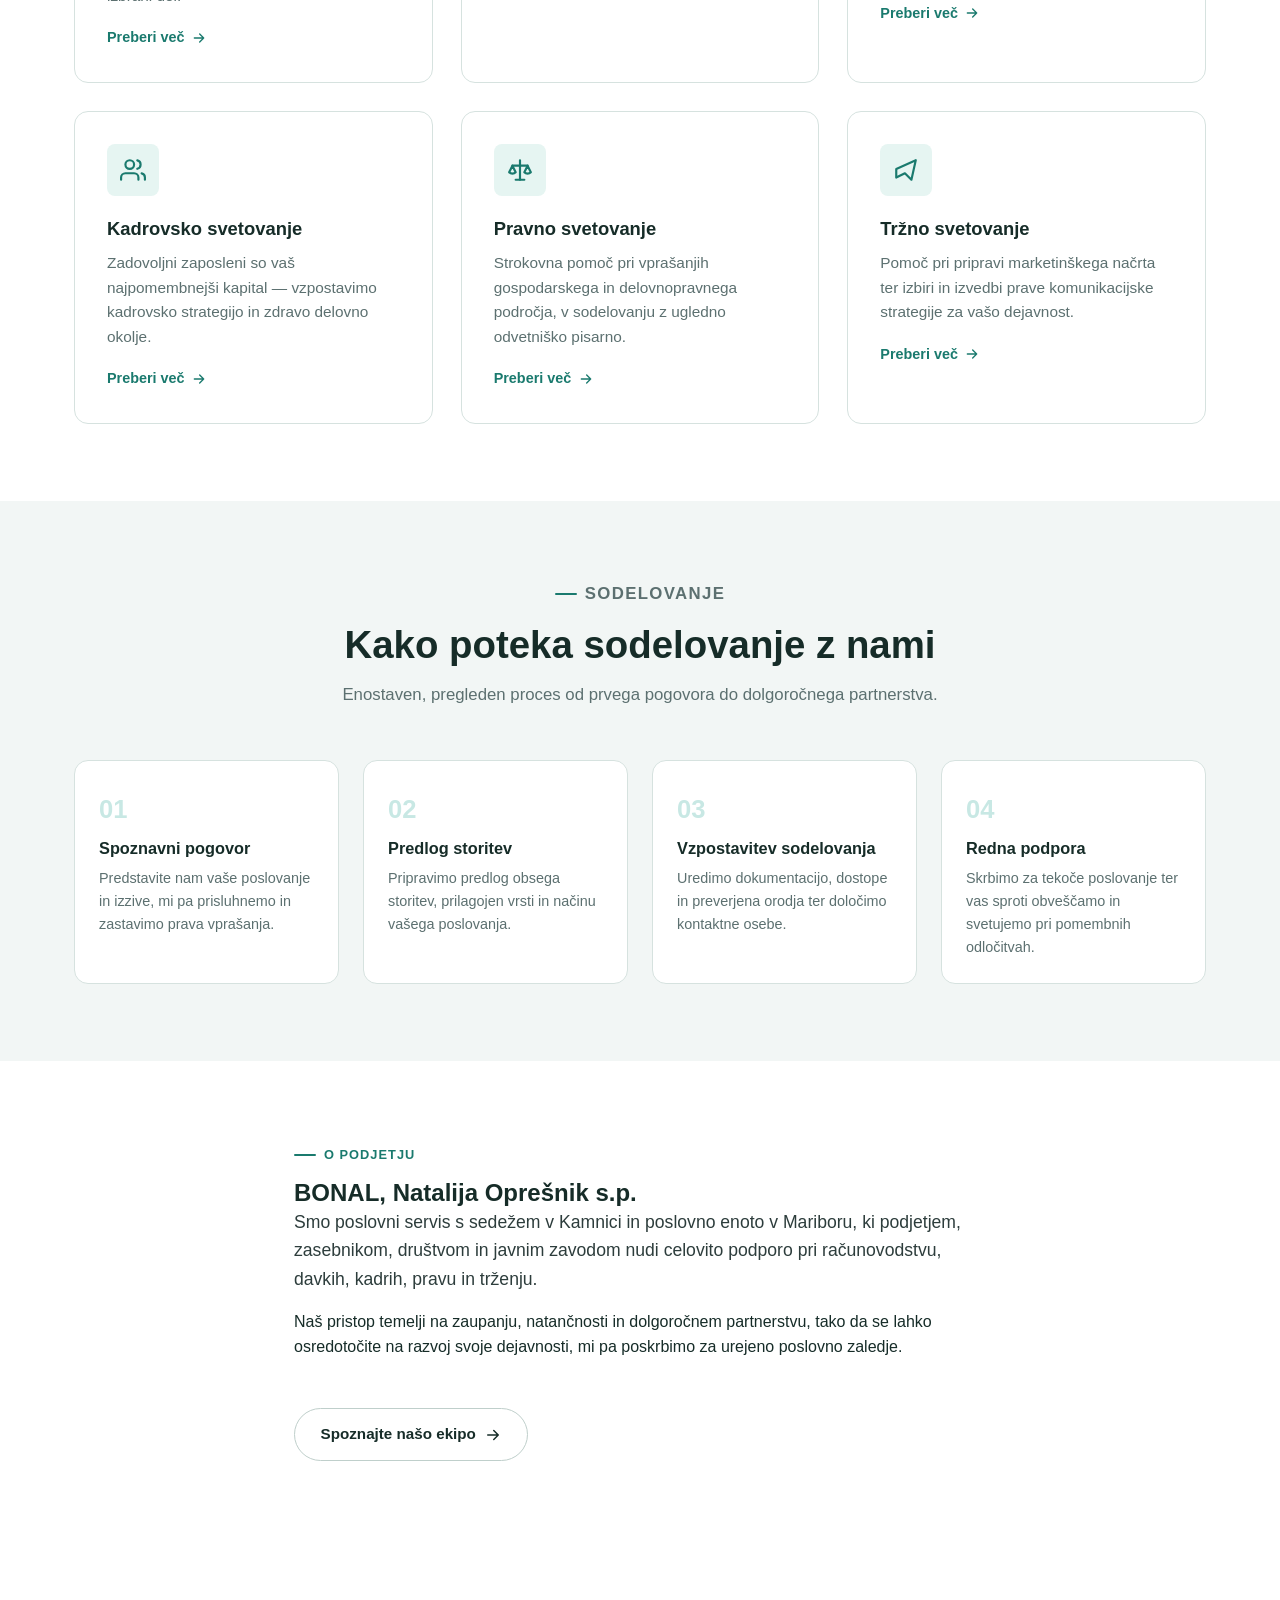
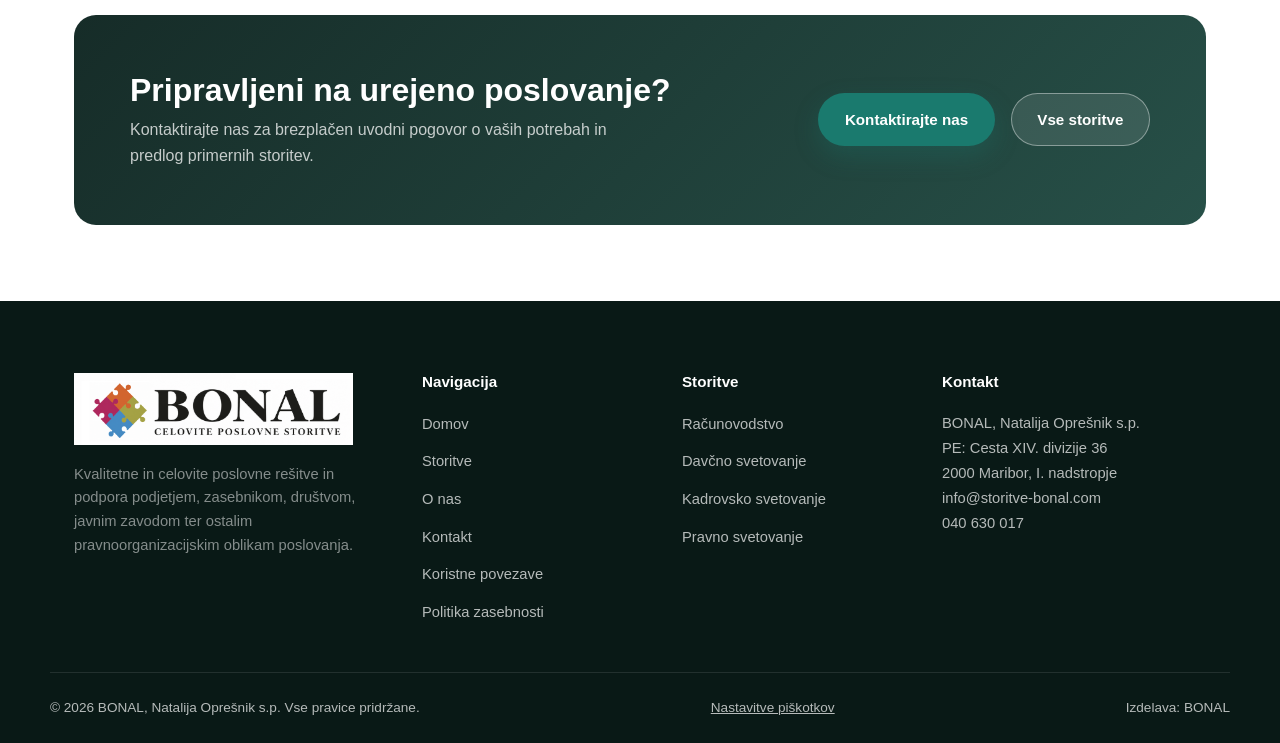
==== commit 3bced562: "Wrap founder block in frosted-glass card; refine spacing Photo, name, and subtitle now share the sam" ====
--- a/index.html
+++ b/index.html
@@ -98,7 +98,7 @@
 
       <div class="hero-visual reveal">
         <div class="hero-founder">
-          <img src="assets/natalija.jpg" alt="Natalija Oprešnik, ustanoviteljica BONAL" class="hero-founder-photo" width="190" height="190" loading="lazy">
+          <img src="assets/natalija.jpg" alt="Natalija Oprešnik, ustanoviteljica BONAL" class="hero-founder-photo" width="160" height="160" loading="lazy">
           <p class="hero-founder-name">Natalija Oprešnik</p>
           <p class="hero-founder-role">Ustanoviteljica in računovodkinja</p>
         </div>
--- a/styles.css
+++ b/styles.css
@@ -978,38 +978,43 @@
 
 /* ---------- Founder block in hero (homepage) ---------- */
 .hero-founder {
+  background: rgba(255, 255, 255, 0.07);
+  border: 1px solid rgba(255, 255, 255, 0.16);
+  border-radius: var(--radius-lg);
+  padding: 2rem 2rem 1.75rem;
+  backdrop-filter: blur(6px);
   text-align: center;
   margin-bottom: 1.25rem;
 }
 
 .hero-founder-photo {
-  width: 190px;
-  height: 190px;
+  width: 160px;
+  height: 160px;
   border-radius: 50%;
   object-fit: cover;
   object-position: center 15%;
   display: block;
-  margin: 0 auto 0.5rem;
-  border: 3px solid rgba(255, 255, 255, 0.2);
+  margin: 0 auto 1rem;
+  border: 3px solid rgba(255, 255, 255, 0.25);
   box-shadow: 0 6px 24px rgba(0, 0, 0, 0.28);
 }
 
 .hero-founder-name {
   color: var(--white);
-  font-size: 1rem;
+  font-size: 1.05rem;
   font-weight: 600;
-  margin-bottom: 0.2rem;
+  margin-bottom: 0.3rem;
 }
 
 .hero-founder-role {
-  color: rgba(255, 255, 255, 0.6);
-  font-size: 0.82rem;
+  color: rgba(255, 255, 255, 0.65);
+  font-size: 0.85rem;
 }
 
 @media (max-width: 860px) {
   .hero-founder-photo {
-    width: 140px;
-    height: 140px;
+    width: 130px;
+    height: 130px;
   }
 }
 
